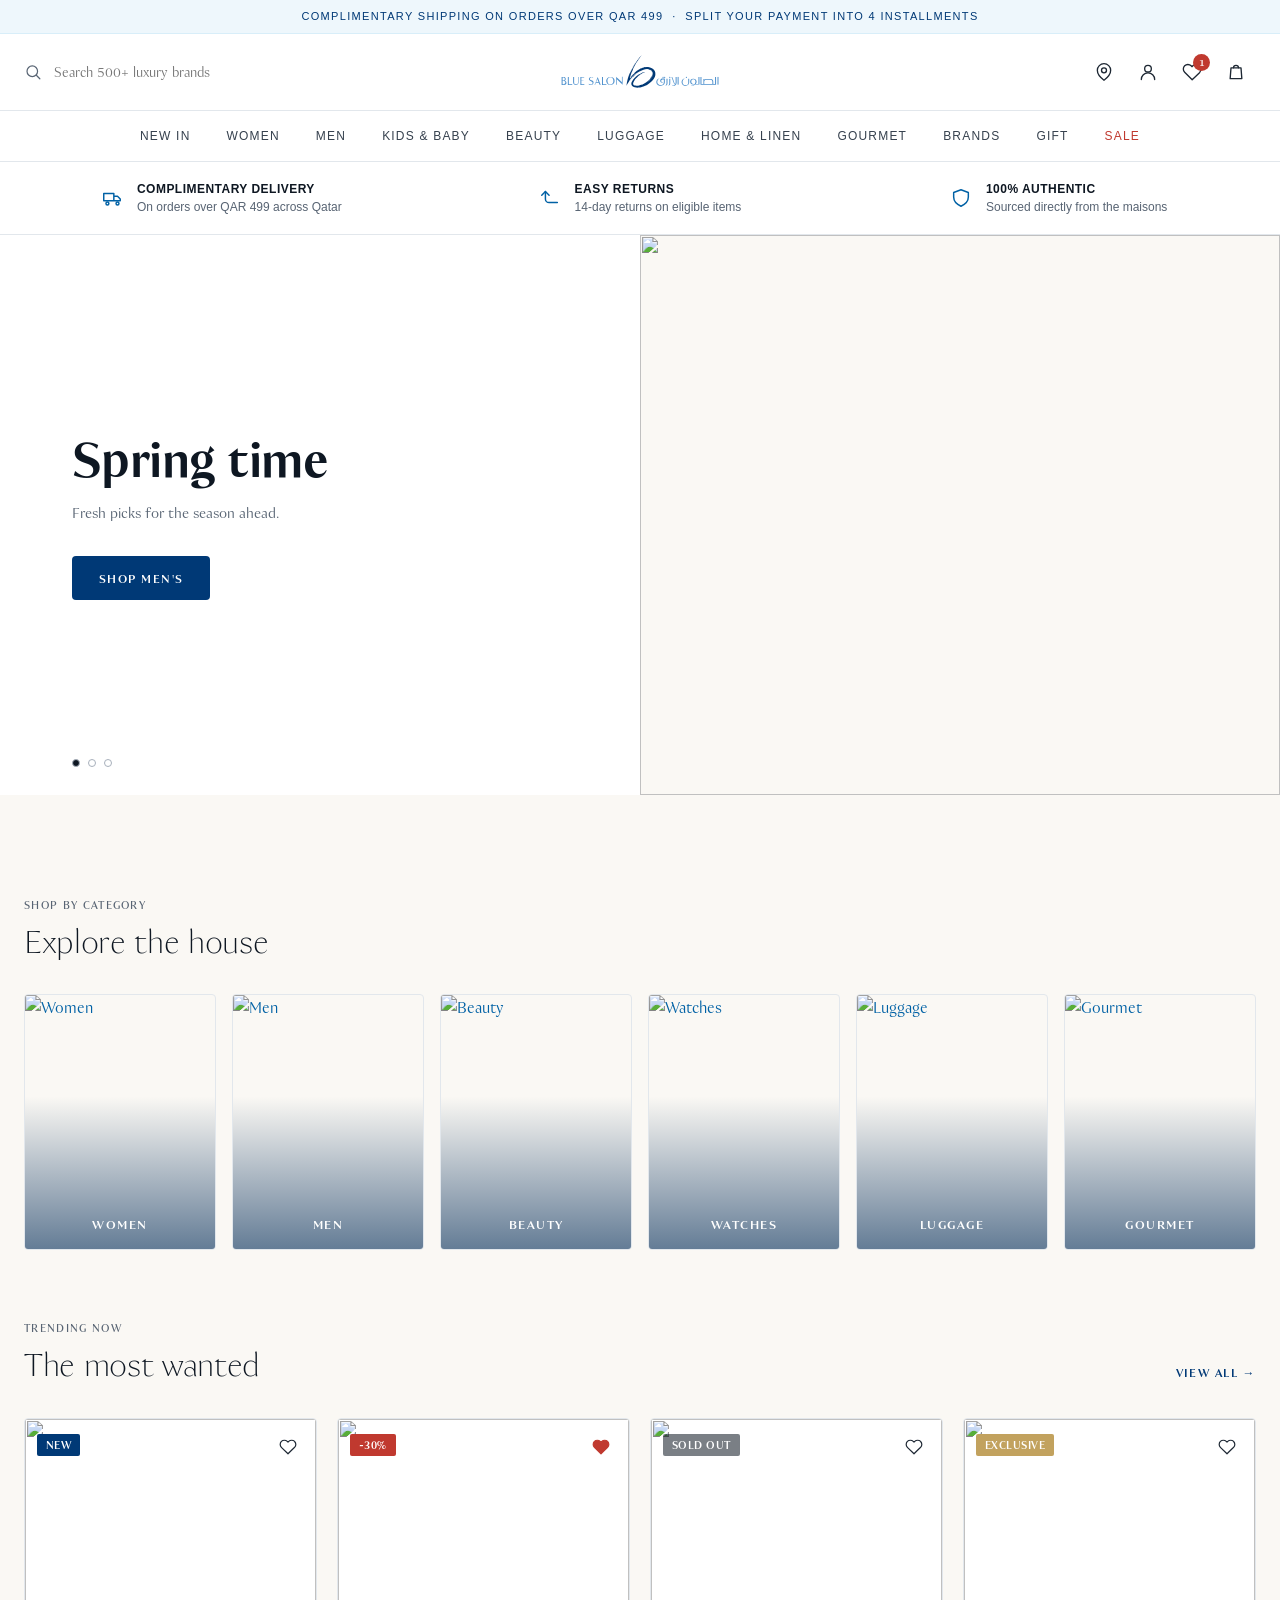
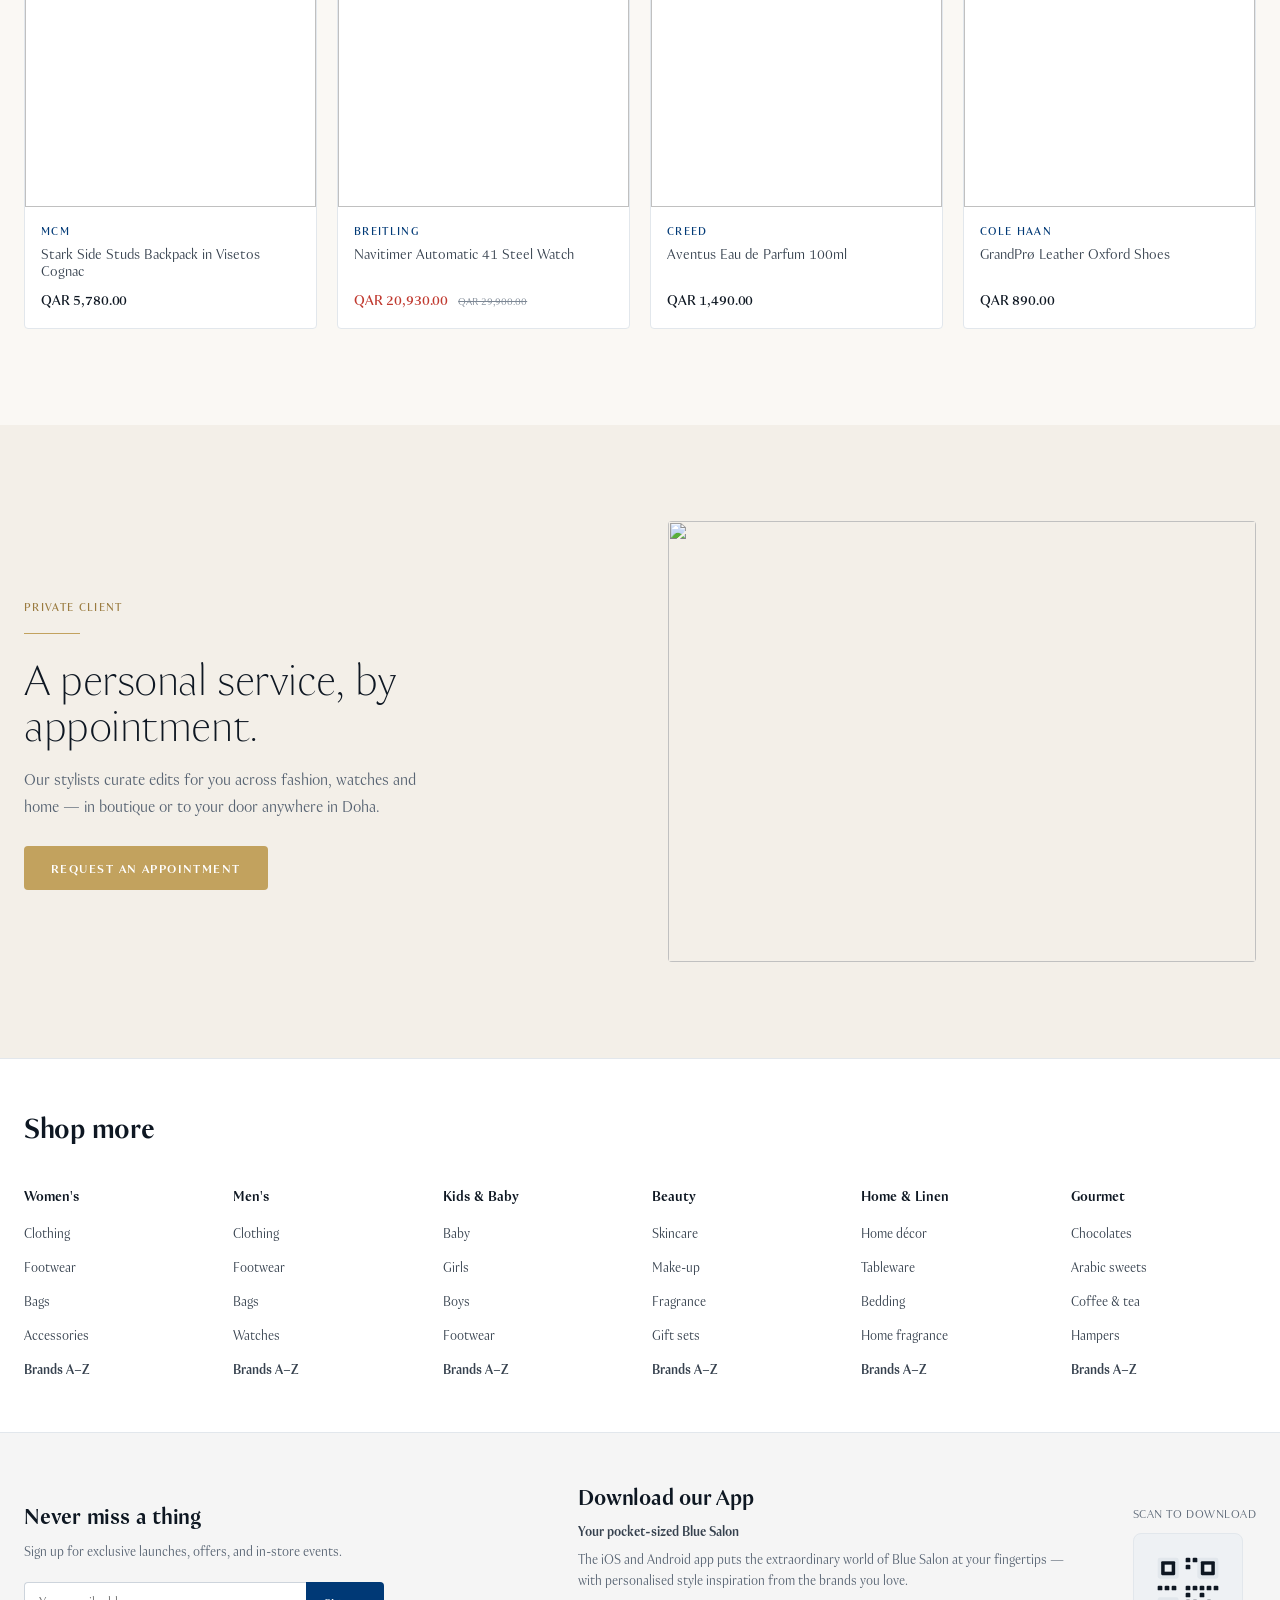
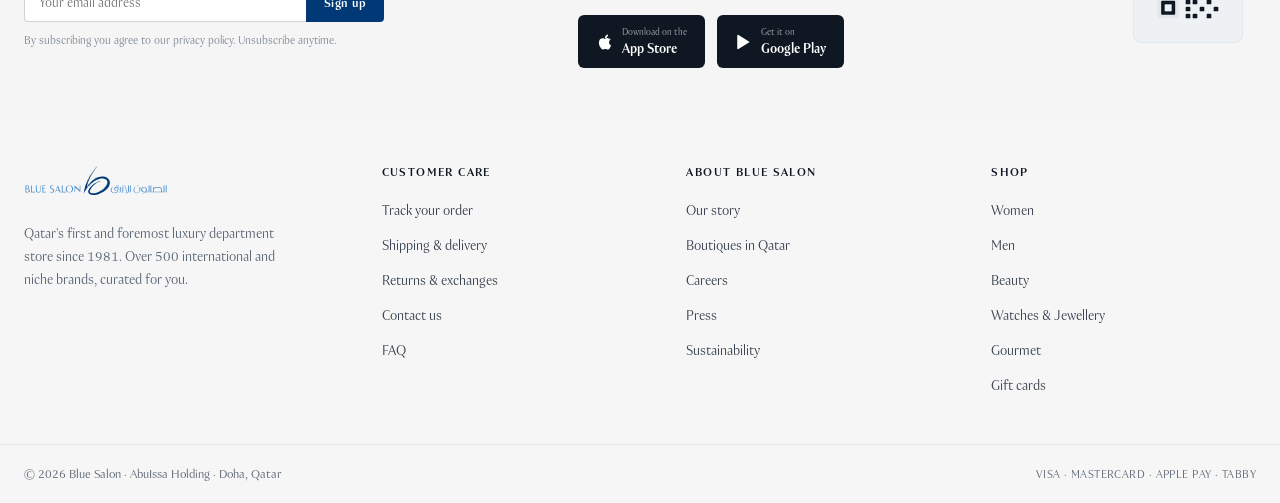
==== index.html @ 3709eec6 "first commit" ====
<!-- @dsCard group="Website" viewport="1320x720" name="Storefront — Home" subtitle="bluesalon.com homepage: hero, categories, Trending Now, private client" -->
<!DOCTYPE html>
<html lang="en">
<head>
<meta charset="utf-8">
<meta name="viewport" content="width=device-width, initial-scale=1">
<title>Blue Salon — Home</title>
<link rel="icon" href="assets/app-icon.png">
<link rel="stylesheet" href="styles.css">
<link rel="stylesheet" href="app.css">
</head>
<body>

  <!-- ════════════════ Header ════════════════ -->
  <header class="bs-nav-root bs-header">

    <!-- Announcement -->
    <div class="bs-announce">
      Complimentary shipping on orders over QAR 499 &nbsp;·&nbsp; Split your payment into 4 installments
    </div>

    <!-- Main bar -->
    <div class="bs-topbar">
      <!-- Search -->
      <div class="bs-search">
        <svg width="20" height="20" viewBox="0 0 24 24" fill="none" stroke="currentColor" stroke-width="1.6" stroke-linecap="round" stroke-linejoin="round"><path d="m21 21-4.3-4.3"/><circle cx="11" cy="11" r="7"/></svg>
        <input type="search" placeholder="Search 500+ luxury brands">
      </div>
      <!-- Logo -->
      <a class="bs-logo" href="#">
        <img src="assets/logo-horizontal.svg" alt="Blue Salon">
      </a>
      <!-- Utilities -->
      <div class="bs-utils">
        <button class="bs-iconbtn" type="button" aria-label="Store locator" title="Store locator">
          <svg width="20" height="20" viewBox="0 0 24 24" fill="none" stroke="currentColor" stroke-width="1.6" stroke-linecap="round" stroke-linejoin="round"><path d="M20 10c0 6-8 12-8 12s-8-6-8-12a8 8 0 0 1 16 0z"/><circle cx="12" cy="10" r="3"/></svg>
        </button>
        <button class="bs-iconbtn" type="button" aria-label="Account" title="Account">
          <svg width="20" height="20" viewBox="0 0 24 24" fill="none" stroke="currentColor" stroke-width="1.6" stroke-linecap="round" stroke-linejoin="round"><circle cx="12" cy="8" r="4"/><path d="M4 21a8 8 0 0 1 16 0"/></svg>
        </button>
        <span class="bs-util-wrap">
          <button class="bs-iconbtn" type="button" aria-label="Wishlist" title="Wishlist">
            <svg width="20" height="20" viewBox="0 0 24 24" fill="none" stroke="currentColor" stroke-width="1.6" stroke-linecap="round" stroke-linejoin="round"><path d="M20.8 4.6a5.5 5.5 0 0 0-7.8 0L12 5.6l-1-1a5.5 5.5 0 1 0-7.8 7.8l9 9 8.8-8.6a5.5 5.5 0 0 0-.2-7.8z"/></svg>
          </button>
          <span class="bs-count" id="wishCount" hidden>0</span>
        </span>
        <span class="bs-util-wrap">
          <button class="bs-iconbtn" type="button" aria-label="Bag" title="Bag">
            <svg width="20" height="20" viewBox="0 0 24 24" fill="none" stroke="currentColor" stroke-width="1.6" stroke-linecap="round" stroke-linejoin="round"><path d="M6 7h12l1 13H5z"/><path d="M9 7a3 3 0 0 1 6 0"/></svg>
          </button>
          <span class="bs-count" id="cartCount" hidden>0</span>
        </span>
      </div>
    </div>

    <!-- Nav + mega menu hover zone -->
    <div id="navZone">
      <nav class="bs-nav">
        <div class="bs-nav-inner" id="navInner">
          <div class="bs-nav-item" data-menu="new">New In</div>
          <div class="bs-nav-item" data-menu="women">Women</div>
          <div class="bs-nav-item" data-menu="men">Men</div>
          <div class="bs-nav-item" data-menu="kids">Kids &amp; Baby</div>
          <div class="bs-nav-item" data-menu="beauty">Beauty</div>
          <div class="bs-nav-item" data-menu="luggage">Luggage</div>
          <div class="bs-nav-item" data-menu="home">Home &amp; Linen</div>
          <div class="bs-nav-item" data-menu="gourmet">Gourmet</div>
          <div class="bs-nav-item" data-menu="brands">Brands</div>
          <div class="bs-nav-item" data-menu="gift">Gift</div>
          <div class="bs-nav-item sale" data-menu="sale">Sale</div>
          <div class="bs-mega-holder" id="megaHolder"></div>
        </div>
      </nav>
    </div>

    <!-- Services strip -->
    <div class="bs-services">
      <div class="bs-services-inner">
        <div class="bs-service">
          <span class="bs-service-icon">
            <svg width="22" height="22" viewBox="0 0 24 24" fill="none" stroke="currentColor" stroke-width="1.6" stroke-linecap="round" stroke-linejoin="round"><path d="M3 7h11v8H3zM14 10h4l3 3v2h-7z"/><circle cx="7" cy="18" r="1.6"/><circle cx="18" cy="18" r="1.6"/></svg>
          </span>
          <div>
            <div class="bs-service-title">Complimentary delivery</div>
            <div class="bs-service-sub">On orders over QAR 499 across Qatar</div>
          </div>
        </div>
        <div class="bs-service">
          <span class="bs-service-icon">
            <svg width="22" height="22" viewBox="0 0 24 24" fill="none" stroke="currentColor" stroke-width="1.6" stroke-linecap="round" stroke-linejoin="round"><path d="M3 9l4-4 4 4"/><path d="M7 5v8a4 4 0 0 0 4 4h9"/></svg>
          </span>
          <div>
            <div class="bs-service-title">Easy returns</div>
            <div class="bs-service-sub">14-day returns on eligible items</div>
          </div>
        </div>
        <div class="bs-service">
          <span class="bs-service-icon">
            <svg width="22" height="22" viewBox="0 0 24 24" fill="none" stroke="currentColor" stroke-width="1.6" stroke-linecap="round" stroke-linejoin="round"><path d="M12 3l8 3v5c0 5-3.5 8-8 10-4.5-2-8-5-8-10V6z"/></svg>
          </span>
          <div>
            <div class="bs-service-title">100% authentic</div>
            <div class="bs-service-sub">Sourced directly from the maisons</div>
          </div>
        </div>
      </div>
    </div>
  </header>

  <main>

    <!-- ════════════════ Hero ════════════════ -->
    <section class="bs-hero">
      <div class="bs-hero-panel">
        <h1 class="bs-display bs-hero-title" id="heroTitle">Spring time</h1>
        <p class="bs-hero-sub" id="heroSub">Fresh picks for the season ahead.</p>
        <div>
          <button class="bs-btn bs-btn-primary" type="button" id="heroCta">Shop men's</button>
        </div>
        <div class="bs-hero-dots" id="heroDots"></div>
      </div>
      <div class="bs-hero-media">
        <img id="heroImg" src="https://images.unsplash.com/photo-1490481651871-ab68de25d43d?auto=format&fit=crop&w=900&q=80" alt="">
      </div>
    </section>

    <!-- ════════════════ Categories ════════════════ -->
    <section class="bs-section-cats">
      <div>
        <span class="bs-eyebrow">Shop by category</span>
        <h2 class="bs-display bs-heading-title">Explore the house</h2>
      </div>
      <div class="bs-cats-grid" id="catsGrid"></div>
    </section>

    <!-- ════════════════ Trending ════════════════ -->
    <section class="bs-section-trending">
      <div class="bs-trending-head">
        <div>
          <span class="bs-eyebrow">Trending now</span>
          <h2 class="bs-display bs-heading-title">The most wanted</h2>
        </div>
        <a class="bs-viewall" href="#">View all →</a>
      </div>
      <div class="bs-products-grid" id="trendingGrid"></div>
    </section>

    <!-- ════════════════ Editorial banner ════════════════ -->
    <section class="bs-editorial">
      <div class="bs-editorial-inner">
        <div>
          <span class="bs-eyebrow bs-eyebrow-gold">Private Client</span>
          <hr class="bs-rule-gold bs-editorial-rule">
          <h2 class="bs-display bs-editorial-title">A personal service, by appointment.</h2>
          <p class="bs-editorial-copy">
            Our stylists curate edits for you across fashion, watches and home — in boutique or to your door anywhere in Doha.
          </p>
          <button class="bs-btn bs-btn-gold" type="button">Request an appointment</button>
        </div>
        <div class="bs-editorial-media">
          <img src="https://images.unsplash.com/photo-1556905055-8f358a7a47b2?auto=format&fit=crop&w=900&q=80" alt="">
        </div>
      </div>
    </section>

  </main>

  <!-- ════════════════ Footer ════════════════ -->
  <footer class="bs-footer">

    <!-- Shop more -->
    <div class="bs-shopmore">
      <div class="bs-shopmore-inner">
        <h2>Shop more</h2>
        <div class="bs-shopmore-grid" id="shopMoreGrid"></div>
      </div>
    </div>

    <!-- Newsletter / App download -->
    <div class="bs-appband">
      <div class="bs-appband-inner">

        <!-- Newsletter -->
        <div>
          <h3>Never miss a thing</h3>
          <p class="bs-appband-copy">Sign up for exclusive launches, offers, and in-store events.</p>
          <form class="bs-newsletter-form" onsubmit="return false;">
            <input type="email" placeholder="Your email address">
            <button type="submit">Sign up</button>
          </form>
          <p class="bs-newsletter-fine">By subscribing you agree to our privacy policy. Unsubscribe anytime.</p>
        </div>

        <!-- App download -->
        <div>
          <h3>Download our App</h3>
          <p class="bs-app-sub">Your pocket-sized Blue Salon</p>
          <p class="bs-appband-copy bs-app-copy">
            The iOS and Android app puts the extraordinary world of Blue Salon at your fingertips — with personalised style inspiration from the brands you love.
          </p>
          <div class="bs-store-badges">
            <div class="bs-store-badge">
              <svg width="18" height="18" viewBox="0 0 24 24" fill="currentColor"><path d="M18.71 19.5c-.83 1.24-1.71 2.45-3.05 2.47-1.34.03-1.77-.79-3.29-.79-1.53 0-2 .77-3.27.82-1.31.05-2.3-1.32-3.14-2.53C4.25 17 2.94 12.45 4.7 9.39c.87-1.52 2.43-2.48 4.12-2.51 1.28-.02 2.5.87 3.29.87.78 0 2.26-1.07 3.8-.91.65.03 2.47.26 3.64 1.98-.09.06-2.17 1.28-2.15 3.81.03 3.02 2.65 4.03 2.68 4.04-.03.07-.42 1.44-1.38 2.83M13 3.5c.73-.83 1.94-1.46 2.94-1.5.13 1.17-.34 2.35-1.04 3.19-.69.85-1.83 1.51-2.95 1.42-.15-1.15.41-2.35 1.05-3.11z"/></svg>
              <div><div class="small">Download on the</div><div class="big">App Store</div></div>
            </div>
            <div class="bs-store-badge">
              <svg width="18" height="18" viewBox="0 0 24 24" fill="currentColor"><path d="M3 20.5v-17c0-.83.94-1.3 1.6-.8l14 8.5c.6.36.6 1.24 0 1.6l-14 8.5c-.66.5-1.6.03-1.6-.8z"/></svg>
              <div><div class="small">Get it on</div><div class="big">Google Play</div></div>
            </div>
          </div>
        </div>

        <!-- QR code -->
        <div class="bs-qr">
          <div class="bs-qr-label">Scan to download</div>
          <div class="bs-qr-box">
            <svg width="70" height="70" viewBox="0 0 60 60" fill="none">
              <rect x="4" y="4" width="18" height="18" rx="2" fill="var(--ink-200)"/>
              <rect x="7" y="7" width="12" height="12" rx="1" fill="var(--ink-900)"/>
              <rect x="10" y="10" width="6" height="6" fill="var(--ink-100)"/>
              <rect x="38" y="4" width="18" height="18" rx="2" fill="var(--ink-200)"/>
              <rect x="41" y="7" width="12" height="12" rx="1" fill="var(--ink-900)"/>
              <rect x="44" y="10" width="6" height="6" fill="var(--ink-100)"/>
              <rect x="4" y="38" width="18" height="18" rx="2" fill="var(--ink-200)"/>
              <rect x="7" y="41" width="12" height="12" rx="1" fill="var(--ink-900)"/>
              <rect x="10" y="44" width="6" height="6" fill="var(--ink-100)"/>
              <rect x="28" y="4"  width="4" height="4" rx="1" fill="var(--ink-900)"/>
              <rect x="34" y="4"  width="4" height="4" rx="1" fill="var(--ink-900)"/>
              <rect x="28" y="10" width="4" height="4" rx="1" fill="var(--ink-900)"/>
              <rect x="4"  y="28" width="4" height="4" rx="1" fill="var(--ink-900)"/>
              <rect x="10" y="28" width="4" height="4" rx="1" fill="var(--ink-900)"/>
              <rect x="16" y="28" width="4" height="4" rx="1" fill="var(--ink-900)"/>
              <rect x="28" y="28" width="4" height="4" rx="1" fill="var(--ink-900)"/>
              <rect x="34" y="28" width="4" height="4" rx="1" fill="var(--ink-900)"/>
              <rect x="40" y="28" width="4" height="4" rx="1" fill="var(--ink-900)"/>
              <rect x="46" y="28" width="4" height="4" rx="1" fill="var(--ink-900)"/>
              <rect x="52" y="28" width="4" height="4" rx="1" fill="var(--ink-900)"/>
              <rect x="28" y="34" width="4" height="4" rx="1" fill="var(--ink-900)"/>
              <rect x="40" y="34" width="4" height="4" rx="1" fill="var(--ink-900)"/>
              <rect x="28" y="40" width="4" height="4" rx="1" fill="var(--ink-900)"/>
              <rect x="34" y="40" width="4" height="4" rx="1" fill="var(--ink-900)"/>
              <rect x="46" y="40" width="4" height="4" rx="1" fill="var(--ink-900)"/>
              <rect x="28" y="46" width="4" height="4" rx="1" fill="var(--ink-900)"/>
              <rect x="40" y="46" width="4" height="4" rx="1" fill="var(--ink-900)"/>
              <rect x="52" y="46" width="4" height="4" rx="1" fill="var(--ink-900)"/>
              <rect x="28" y="52" width="4" height="4" rx="1" fill="var(--ink-900)"/>
              <rect x="34" y="52" width="4" height="4" rx="1" fill="var(--ink-900)"/>
              <rect x="46" y="52" width="4" height="4" rx="1" fill="var(--ink-900)"/>
            </svg>
          </div>
        </div>
      </div>
    </div>

    <!-- Original footer -->
    <div class="bs-mainfooter">
      <div class="bs-mainfooter-inner">
        <div class="bs-mainfooter-about">
          <img src="assets/logo-horizontal.svg" alt="Blue Salon">
          <p>Qatar's first and foremost luxury department store since 1981. Over 500 international and niche brands, curated for you.</p>
        </div>
        <div id="footerCols" class="bs-mainfooter-cols"></div>
      </div>
      <div class="bs-bottomstrip">
        <div class="bs-bottomstrip-inner">
          <span class="bs-copyright">© 2026 Blue Salon · AbuIssa Holding · Doha, Qatar</span>
          <span class="bs-payments">VISA · MASTERCARD · APPLE PAY · TABBY</span>
        </div>
      </div>
    </div>

  </footer>

  <script src="data.js"></script>
  <script src="app.js"></script>
</body>
</html>
---- styles.css ----
/* ============================================================
   BLUE SALON DESIGN SYSTEM — global stylesheet entry point.
   Consumers link THIS file. Imports only — no rules here.
   ============================================================ */
@import url("tokens/fonts.css");
@import url("tokens/colors.css");
@import url("tokens/typography.css");
@import url("tokens/spacing.css");
@import url("tokens/elevation.css");
@import url("tokens/base.css");
---- app.css ----
/* ============================================================
   BLUE SALON — STOREFRONT HOMEPAGE (pure CSS port of the React kit)
   Design tokens come from styles.css; this file holds layout +
   component styles previously written as JSX inline styles.
   ============================================================ */

/* ── Fonts ────────────────────────────────────────────────────
   "Qatar" is the brand typeface — a humanist sans carrying both
   Latin and Arabic, used across the entire system for display
   and UI alike. Weights: 300/400/500/700. */
@font-face {
  font-family: "Qatar";
  src: url("assets/fonts/Qatar-Light.ttf") format("truetype");
  font-weight: 300;
  font-style: normal;
  font-display: swap;
}
@font-face {
  font-family: "Qatar";
  src: url("assets/fonts/Qatar-Regular.ttf") format("truetype");
  font-weight: 400;
  font-style: normal;
  font-display: swap;
}
@font-face {
  font-family: "Qatar";
  src: url("assets/fonts/Qatar-Medium.ttf") format("truetype");
  font-weight: 500;
  font-style: normal;
  font-display: swap;
}
/* 600 mapped to the Bold cut to avoid faux-bold synthesis */
@font-face {
  font-family: "Qatar";
  src: url("assets/fonts/Qatar-Bold.ttf") format("truetype");
  font-weight: 600;
  font-style: normal;
  font-display: swap;
}
@font-face {
  font-family: "Qatar";
  src: url("assets/fonts/Qatar-Bold.ttf") format("truetype");
  font-weight: 700;
  font-style: normal;
  font-display: swap;
}

html, body { margin: 0; background: var(--surface-page); }

/* ── Header shell ─────────────────────────────────────────── */
.bs-header {
  position: sticky;
  top: 0;
  z-index: 100;
  background: var(--paper);
  border-bottom: 1px solid var(--border-subtle);
}

.bs-announce {
  background: var(--blue-50);
  color: var(--blue-800);
  text-align: center;
  font-size: 11px;
  letter-spacing: var(--ls-wider);
  text-transform: uppercase;
  padding: 8px 16px;
  font-weight: 500;
  border-bottom: 1px solid var(--blue-100);
}

.bs-topbar {
  max-width: var(--container-max);
  margin: 0 auto;
  padding: 0 24px;
  height: 76px;
  display: grid;
  grid-template-columns: 1fr auto 1fr;
  align-items: center;
  gap: 16px;
}

.bs-search {
  display: flex;
  align-items: center;
  gap: 10px;
  max-width: 300px;
  color: var(--ink-600);
}
.bs-search input {
  border: 0;
  outline: none;
  background: transparent;
  font-family: var(--font-sans);
  font-size: 14px;
  color: var(--text-strong);
  width: 100%;
}

.bs-logo { justify-self: center; }
.bs-logo img { height: 38px; display: block; }

.bs-utils {
  display: flex;
  align-items: center;
  justify-content: flex-end;
  gap: 4px;
}
.bs-util-wrap { position: relative; display: inline-flex; }

.bs-count {
  position: absolute;
  top: 2px;
  right: 2px;
  min-width: 17px;
  height: 17px;
  padding: 0 4px;
  background: var(--sale);
  color: #fff;
  border-radius: 999px;
  font-size: 10px;
  font-weight: 600;
  display: flex;
  align-items: center;
  justify-content: center;
  font-family: var(--font-sans);
}
.bs-count[hidden] { display: none; }

/* ── Icon button (port of <IconButton variant="plain">) ───── */
.bs-iconbtn {
  display: inline-flex;
  align-items: center;
  justify-content: center;
  width: 40px;
  height: 40px;
  flex: none;
  padding: 0;
  border-radius: var(--radius-circle);
  cursor: pointer;
  background: transparent;
  color: var(--ink-800);
  border: 1px solid transparent;
  transition: background var(--dur-base) var(--ease-standard), color var(--dur-base) var(--ease-standard);
}
.bs-iconbtn:hover { background: var(--surface-hover); }

/* ── Buttons (port of <Button>) ───────────────────────────── */
.bs-btn {
  display: inline-flex;
  align-items: center;
  justify-content: center;
  gap: 10px;
  height: var(--control-md);
  padding: 0 26px;
  font-family: var(--font-sans);
  font-size: 12px;
  font-weight: var(--fw-semibold);
  letter-spacing: var(--ls-wider);
  text-transform: uppercase;
  border-radius: var(--radius-sm);
  cursor: pointer;
  border: 1px solid transparent;
  white-space: nowrap;
  transition: background var(--dur-base) var(--ease-standard),
              color var(--dur-base) var(--ease-standard),
              border-color var(--dur-base) var(--ease-standard),
              transform var(--dur-fast) var(--ease-standard);
}
.bs-btn:active { transform: scale(0.98); }
.bs-btn-primary { background: var(--color-primary); color: var(--text-on-primary); }
.bs-btn-primary:hover { background: var(--color-primary-hover); }
.bs-btn-gold { background: var(--gold-500); color: #fff; }
.bs-btn-gold:hover { background: var(--gold-600); }

/* ── Nav bar + mega menu ──────────────────────────────────── */
.bs-nav-root { font-family: 'League Spartan', sans-serif; }

.bs-nav-root .bs-nav { background: var(--paper); border-top: 1px solid var(--border-subtle); }
.bs-nav-root .bs-nav-inner { display: flex; align-items: stretch; justify-content: center; padding: 0 24px; max-width: var(--container-max); margin: 0 auto; position: relative; }
.bs-nav-root .bs-nav-item { padding: 16px 18px; font-size: 12px; font-weight: 500; letter-spacing: 1.2px; color: var(--text-body); cursor: pointer; position: relative; transition: color .15s; text-transform: uppercase; white-space: nowrap; }
.bs-nav-root .bs-nav-item:hover { color: var(--color-primary); }
.bs-nav-root .bs-nav-item.active { color: var(--color-primary); }
.bs-nav-root .bs-nav-item.active::after { content: ''; position: absolute; bottom: -1px; left: 18px; right: 18px; height: 2px; background: var(--color-primary); }
.bs-nav-root .bs-nav-item.sale { color: var(--sale); }
.bs-nav-root .bs-nav-item.sale.active::after { background: var(--sale); }

.bs-mega-holder { position: absolute; top: 100%; left: 0; right: 0; z-index: 200; display: none; }
.bs-mega-holder.is-open { display: block; }

/* Mega menu */
.bs-nav-root .bs-mega { background: var(--paper); padding: 28px 28px 24px; display: grid; gap: 28px; min-height: 340px; border-top: 1px solid var(--border-subtle); border-bottom: 1px solid var(--border-subtle); box-shadow: 0 8px 24px rgba(0,0,0,.08); }
.bs-nav-root .bs-mega.cols-6 { grid-template-columns: 1fr 1fr 1fr 1fr 1fr 1.3fr; }
.bs-nav-root .bs-mega.cols-5 { grid-template-columns: 1fr 1fr 1fr 1fr 1.3fr; }

.bs-nav-root .bs-col h4 { font-size: 10.5px; letter-spacing: 1.5px; color: var(--ink-900); margin: 0 0 12px; font-weight: 600; text-transform: uppercase; padding-bottom: 8px; border-bottom: 1px solid var(--border-subtle); }
.bs-nav-root .bs-col h4.sub { margin-top: 20px; }
.bs-nav-root .bs-col ul { list-style: none; padding: 0; margin: 0; }
.bs-nav-root .bs-col li { font-size: 13px; color: var(--text-body); padding: 5px 0; cursor: pointer; transition: color .15s; display: flex; align-items: center; }
.bs-nav-root .bs-col li:hover { color: var(--color-primary); }
.bs-nav-root .bs-col li.featured { color: var(--color-gold); font-weight: 500; }
.bs-nav-root .bs-col li.featured:hover { color: var(--blue-900); }
.bs-nav-root .bs-col li.featured.sale-link { color: var(--sale); }

/* Pills */
.bs-nav-root .pill { font-size: 9px; padding: 2px 6px; border-radius: 3px; margin-left: 8px; letter-spacing: 0.5px; font-weight: 500; line-height: 1.4; flex-shrink: 0; }
.bs-nav-root .pill.new { background: var(--blue-700); color: #fff; }
.bs-nav-root .pill.eid { background: var(--color-gold); color: #fff; }
.bs-nav-root .pill.hot { background: var(--sale); color: #fff; }
.bs-nav-root .pill.gift { background: #C16B7E; color: #fff; }
.bs-nav-root .pill.signature { background: var(--blue-900); color: var(--gold-300); border: 0.5px solid var(--gold-500); }
.bs-nav-root .pill.exclusive { background: transparent; color: var(--blue-900); border: 0.5px solid var(--blue-900); }

/* The Edit */
.bs-nav-root .bs-edit { background: var(--surface-panel); border-radius: 8px; padding: 16px; display: flex; flex-direction: column; gap: 10px; }
.bs-nav-root .bs-edit-label { font-size: 9.5px; letter-spacing: 2px; color: var(--color-gold); font-weight: 500; margin-bottom: 2px; }
.bs-nav-root .bs-edit-label.sale-label { color: var(--sale); }
.bs-nav-root .bs-edit-card { background: var(--paper); border-radius: 6px; padding: 12px 14px; border: 1px solid var(--border-subtle); cursor: pointer; transition: all .2s; }
.bs-nav-root .bs-edit-card:hover { border-color: var(--color-gold); transform: translateY(-1px); }
.bs-nav-root .bs-edit-card .tag { font-size: 9px; letter-spacing: 1.2px; color: var(--color-gold); font-weight: 500; text-transform: uppercase; }
.bs-nav-root .bs-edit-card .title { font-size: 14px; color: var(--ink-900); margin-top: 3px; line-height: 1.3; }
.bs-nav-root .bs-edit-card .meta { font-size: 11px; color: var(--text-muted); margin-top: 3px; }
.bs-nav-root .bs-edit-card.feature { background: var(--blue-900); border-color: var(--blue-900); }
.bs-nav-root .bs-edit-card.feature .tag { color: var(--gold-300); }
.bs-nav-root .bs-edit-card.feature .title { color: #fff; }
.bs-nav-root .bs-edit-card.feature .meta { color: rgba(255,255,255,.7); }
.bs-nav-root .bs-edit-card.sale-feature { background: var(--sale); border-color: var(--sale); }
.bs-nav-root .bs-edit-card.sale-feature .tag { color: #FFE0CC; }
.bs-nav-root .bs-edit-card.sale-feature .title { color: #fff; }
.bs-nav-root .bs-edit-card.sale-feature .meta { color: rgba(255,255,255,.85); }

/* A–Z grid */
.bs-nav-root .bs-az { display: grid; grid-template-columns: repeat(7, 1fr); gap: 4px; font-size: 11px; }
.bs-nav-root .bs-az li { padding: 6px 0 !important; justify-content: center; border: 1px solid var(--border-subtle); border-radius: 4px; color: var(--text-muted) !important; font-weight: 500; }
.bs-nav-root .bs-az li:hover { background: var(--color-primary); color: #fff !important; border-color: var(--color-primary); }

/* ── Services strip ───────────────────────────────────────── */
.bs-services { background: #fff; border-top: 1px solid var(--border-subtle); }
.bs-services-inner {
  max-width: var(--container-max);
  margin: 0 auto;
  padding: 18px 24px;
  display: grid;
  grid-template-columns: repeat(3, 1fr);
  gap: 24px;
}
.bs-service { display: flex; gap: 14px; align-items: center; justify-content: center; }
.bs-service-icon { color: var(--blue-700); display: inline-flex; }
.bs-service-title { font-size: 12px; font-weight: 600; letter-spacing: var(--ls-wide); text-transform: uppercase; color: var(--ink-900); }
.bs-service-sub { font-size: 12px; color: var(--text-muted); }

/* ── Hero ─────────────────────────────────────────────────── */
.bs-hero { height: 560px; display: grid; grid-template-columns: 1fr 1fr; overflow: hidden; max-width: var(--container-max); margin: 0 auto; }
.bs-hero-panel {
  background: #fff;
  display: flex;
  flex-direction: column;
  justify-content: center;
  padding: 0 72px;
  position: relative;
}
.bs-hero-title { font-size: 52px; font-weight: 700; color: var(--ink-900); line-height: 1.1; margin: 0 0 14px; }
.bs-hero-sub { font-size: 15px; color: var(--text-muted); margin: 0 0 32px; line-height: 1.6; }
.bs-hero-dots { position: absolute; bottom: 28px; left: 72px; display: flex; gap: 8px; align-items: center; }
.bs-hero-dot {
  width: 8px;
  height: 8px;
  padding: 0;
  border-radius: 50%;
  cursor: pointer;
  background: transparent;
  border: 1.5px solid var(--ink-400);
  transition: background .2s;
}
.bs-hero-dot.is-active { background: var(--ink-900); }
.bs-hero-media { overflow: hidden; }
.bs-hero-media img { width: 100%; height: 100%; object-fit: cover; }

/* ── Section headings ─────────────────────────────────────── */
.bs-heading-title { font-size: 34px; margin-top: 8px; }

/* ── Categories ───────────────────────────────────────────── */
.bs-section-cats {
  max-width: var(--container-max);
  margin: 0 auto;
  padding: var(--space-12) 24px var(--space-10);
}
.bs-cats-grid { display: grid; grid-template-columns: repeat(6, 1fr); gap: 16px; margin-top: 36px; }
.bs-cat-link { text-decoration: none; }
.bs-cat-link:hover { text-decoration: none; }
.bs-cat-card {
  position: relative;
  aspect-ratio: 3 / 4;
  border-radius: var(--radius-sm);
  overflow: hidden;
  border: 1px solid var(--border-subtle);
}
.bs-cat-card img { width: 100%; height: 100%; object-fit: cover; display: block; }
.bs-cat-grad { position: absolute; inset: 0; background: linear-gradient(180deg, transparent 40%, rgba(0,42,87,0.6) 100%); }
.bs-cat-label {
  position: absolute;
  left: 0;
  right: 0;
  bottom: 14px;
  text-align: center;
  color: #fff;
  font-size: 12.5px;
  letter-spacing: var(--ls-wider);
  text-transform: uppercase;
  font-weight: 600;
}

/* ── Trending ─────────────────────────────────────────────── */
.bs-section-trending {
  max-width: var(--container-max);
  margin: 0 auto;
  padding: 0 24px var(--space-12);
}
.bs-trending-head { display: flex; justify-content: space-between; align-items: flex-end; }
.bs-viewall { font-size: 12px; letter-spacing: var(--ls-wider); text-transform: uppercase; font-weight: 600; color: var(--color-primary); }
.bs-products-grid { display: grid; grid-template-columns: repeat(4, 1fr); gap: 20px; margin-top: 36px; }

/* ── Product card (port of <ProductCard>) ─────────────────── */
.bs-card {
  display: flex;
  flex-direction: column;
  background: var(--surface-card);
  border: 1px solid var(--border-subtle);
  border-radius: var(--radius-sm);
  overflow: hidden;
  cursor: pointer;
  transition: box-shadow var(--dur-base) var(--ease-standard), transform var(--dur-base) var(--ease-standard);
}
.bs-card:hover { box-shadow: var(--shadow-md); transform: translateY(-3px); }
.bs-card-media { position: relative; aspect-ratio: 3 / 4; background: var(--paper); overflow: hidden; }
.bs-card-media img {
  position: absolute;
  inset: 0;
  width: 100%;
  height: 100%;
  object-fit: cover;
  transition: opacity var(--dur-slow) var(--ease-standard);
}
.bs-card-img-hover { opacity: 0; }
.bs-card.has-hover:hover .bs-card-img-hover { opacity: 1; }
.bs-card.has-hover:hover .bs-card-img-main { opacity: 0; }
.bs-card-badge { position: absolute; top: 12px; left: 12px; }
.bs-card-wish {
  position: absolute;
  top: 8px;
  right: 8px;
  background: rgba(255,255,255,0.86);
  backdrop-filter: blur(2px);
}
.bs-card-wish.is-wishlisted { color: var(--sale); }
.bs-card-wish.is-wishlisted svg { fill: var(--sale); stroke: var(--sale); }
.bs-card-body { padding: 16px 16px 18px; display: flex; flex-direction: column; gap: 7px; }
.bs-card-vendor { color: var(--color-primary); }
.bs-card-name {
  font-family: var(--font-sans);
  font-size: var(--text-sm);
  color: var(--text-body);
  line-height: var(--lh-snug);
  display: -webkit-box;
  -webkit-line-clamp: 2;
  -webkit-box-orient: vertical;
  overflow: hidden;
  min-height: calc(var(--text-sm) * var(--lh-snug) * 2);
}

/* ── Badge (port of <Badge>) ──────────────────────────────── */
.bs-badge {
  display: inline-flex;
  align-items: center;
  height: 22px;
  padding: 0 9px;
  font-family: var(--font-sans);
  font-size: var(--text-2xs);
  font-weight: var(--fw-semibold);
  letter-spacing: var(--ls-wide);
  text-transform: uppercase;
  border-radius: var(--radius-xs);
  white-space: nowrap;
  background: var(--ink-900);
  color: #fff;
}
.bs-badge-sale { background: var(--sale); }
.bs-badge-new { background: var(--color-primary); }
.bs-badge-gold { background: var(--gold-500); }
.bs-badge-soldout { background: rgba(14,23,34,0.55); }

/* ── Price tag (port of <PriceTag size="sm">) ─────────────── */
.bs-price { display: inline-flex; align-items: baseline; gap: 10px; font-family: var(--font-display); margin-top: 2px; }
.bs-price-current { font-size: 14px; font-weight: var(--fw-medium); color: var(--price-regular); letter-spacing: var(--ls-tight); }
.bs-price.on-sale .bs-price-current { color: var(--price-sale); }
.bs-price-compare { font-size: calc(14px * 0.72); color: var(--text-subtle); text-decoration: line-through; font-weight: var(--fw-regular); }

/* ── Editorial banner ─────────────────────────────────────── */
.bs-editorial { background: var(--surface-panel); }
.bs-editorial-inner {
  max-width: var(--container-max);
  margin: 0 auto;
  padding: var(--space-12) 24px;
  display: grid;
  grid-template-columns: 1fr 1fr;
  gap: 56px;
  align-items: center;
}
.bs-eyebrow-gold { color: var(--gold-600); }
.bs-editorial-rule { margin: 16px 0 22px; }
.bs-editorial-title { font-size: 44px; line-height: 1.05; margin-bottom: 18px; }
.bs-editorial-copy { font-size: 15.5px; line-height: 1.75; color: var(--text-muted); max-width: 420px; margin: 0 0 26px; }
.bs-editorial-media { aspect-ratio: 4 / 3; border-radius: var(--radius-sm); overflow: hidden; }
.bs-editorial-media img { width: 100%; height: 100%; object-fit: cover; display: block; }

/* ── Footer ───────────────────────────────────────────────── */
.bs-footer { font-family: var(--font-sans); color: var(--ink-900); }

/* Shop more */
.bs-shopmore { background: #fff; border-top: 1px solid var(--border-subtle); padding: 48px 24px 52px; }
.bs-shopmore-inner { max-width: var(--container-max); margin: 0 auto; }
.bs-shopmore h2 { font-size: 28px; font-weight: 700; margin: 0 0 36px; letter-spacing: -0.01em; }
.bs-shopmore-grid { display: grid; grid-template-columns: repeat(6, 1fr); gap: 24px; }
.bs-shopmore-col-h { font-size: 14px; font-weight: 700; margin-bottom: 14px; }
.bs-shopmore ul { list-style: none; padding: 0; margin: 0; display: flex; flex-direction: column; gap: 10px; }
.bs-shopmore a { font-size: 13px; color: var(--text-body); font-weight: 400; text-decoration: none; line-height: 1.4; }
.bs-shopmore a.is-strong { font-weight: 600; }

/* Newsletter / app band */
.bs-appband { background: #F5F5F5; border-top: 1px solid var(--border-subtle); padding: 48px 24px; }
.bs-appband-inner {
  max-width: var(--container-max);
  margin: 0 auto;
  display: grid;
  grid-template-columns: 1fr 1fr auto;
  gap: 64px;
  align-items: center;
}
.bs-appband h3 { font-size: 22px; font-weight: 700; margin: 0 0 8px; letter-spacing: -0.01em; }
.bs-appband-copy { font-size: 13px; color: var(--text-muted); margin: 0 0 20px; line-height: 1.6; }
.bs-newsletter-form { display: flex; max-width: 360px; }
.bs-newsletter-form input {
  flex: 1;
  border: 1px solid var(--border-default);
  border-right: none;
  border-radius: 4px 0 0 4px;
  padding: 11px 14px;
  font-size: 13px;
  font-family: var(--font-sans);
  color: var(--text-strong);
  background: #fff;
  outline: none;
}
.bs-newsletter-form button {
  background: var(--color-primary);
  color: #fff;
  border: none;
  border-radius: 0 4px 4px 0;
  padding: 11px 18px;
  font-size: 12px;
  font-weight: 600;
  letter-spacing: var(--ls-wide);
  font-family: var(--font-sans);
  cursor: pointer;
  white-space: nowrap;
}
.bs-newsletter-fine { font-size: 11px; color: var(--text-subtle); margin: 10px 0 0; line-height: 1.5; }
.bs-app-sub { font-size: 13px; font-weight: 600; color: var(--text-body); margin: 0 0 8px; }
.bs-app-copy { margin-bottom: 24px; }
.bs-store-badges { display: flex; gap: 12px; }
.bs-store-badge {
  display: inline-flex;
  align-items: center;
  gap: 8px;
  background: var(--ink-900);
  color: #fff;
  border-radius: 6px;
  padding: 10px 18px;
  cursor: pointer;
}
.bs-store-badge .small { font-size: 9px; opacity: .65; }
.bs-store-badge .big { font-size: 13px; font-weight: 600; }
.bs-qr { text-align: center; }
.bs-qr-label { font-size: 11.5px; color: var(--text-muted); margin-bottom: 10px; letter-spacing: var(--ls-wide); text-transform: uppercase; }
.bs-qr-box {
  width: 110px;
  height: 110px;
  background: var(--ink-100);
  border: 1px solid var(--border-subtle);
  border-radius: 8px;
  display: flex;
  align-items: center;
  justify-content: center;
}

/* Main footer */
.bs-mainfooter { background: #F6F6F6; }
.bs-mainfooter-inner {
  max-width: var(--container-max);
  margin: 0 auto;
  padding: 48px 24px;
  display: grid;
  grid-template-columns: 1.2fr repeat(3, 1fr);
  gap: 40px;
}
.bs-mainfooter-cols { display: contents; }
.bs-mainfooter-about img { height: 34px; margin-bottom: 18px; }
.bs-mainfooter-about p { font-size: 13.5px; line-height: 1.7; color: var(--text-muted); max-width: 260px; margin: 0; }
.bs-mainfooter h4 { font-size: 11.5px; letter-spacing: var(--ls-wider); text-transform: uppercase; color: var(--ink-900); margin: 0 0 16px; }
.bs-mainfooter-cols ul { list-style: none; padding: 0; margin: 0; display: flex; flex-direction: column; gap: 11px; }
.bs-mainfooter-cols a { font-size: 13.5px; color: var(--text-body); text-decoration: none; }
.bs-bottomstrip { border-top: 1px solid var(--border-subtle); }
.bs-bottomstrip-inner {
  max-width: var(--container-max);
  margin: 0 auto;
  padding: 20px 24px;
  display: flex;
  justify-content: space-between;
  align-items: center;
  flex-wrap: wrap;
  gap: 12px;
}
.bs-copyright { font-size: 12px; color: var(--text-muted); }
.bs-payments { font-size: 11px; letter-spacing: var(--ls-wide); color: var(--text-muted); }
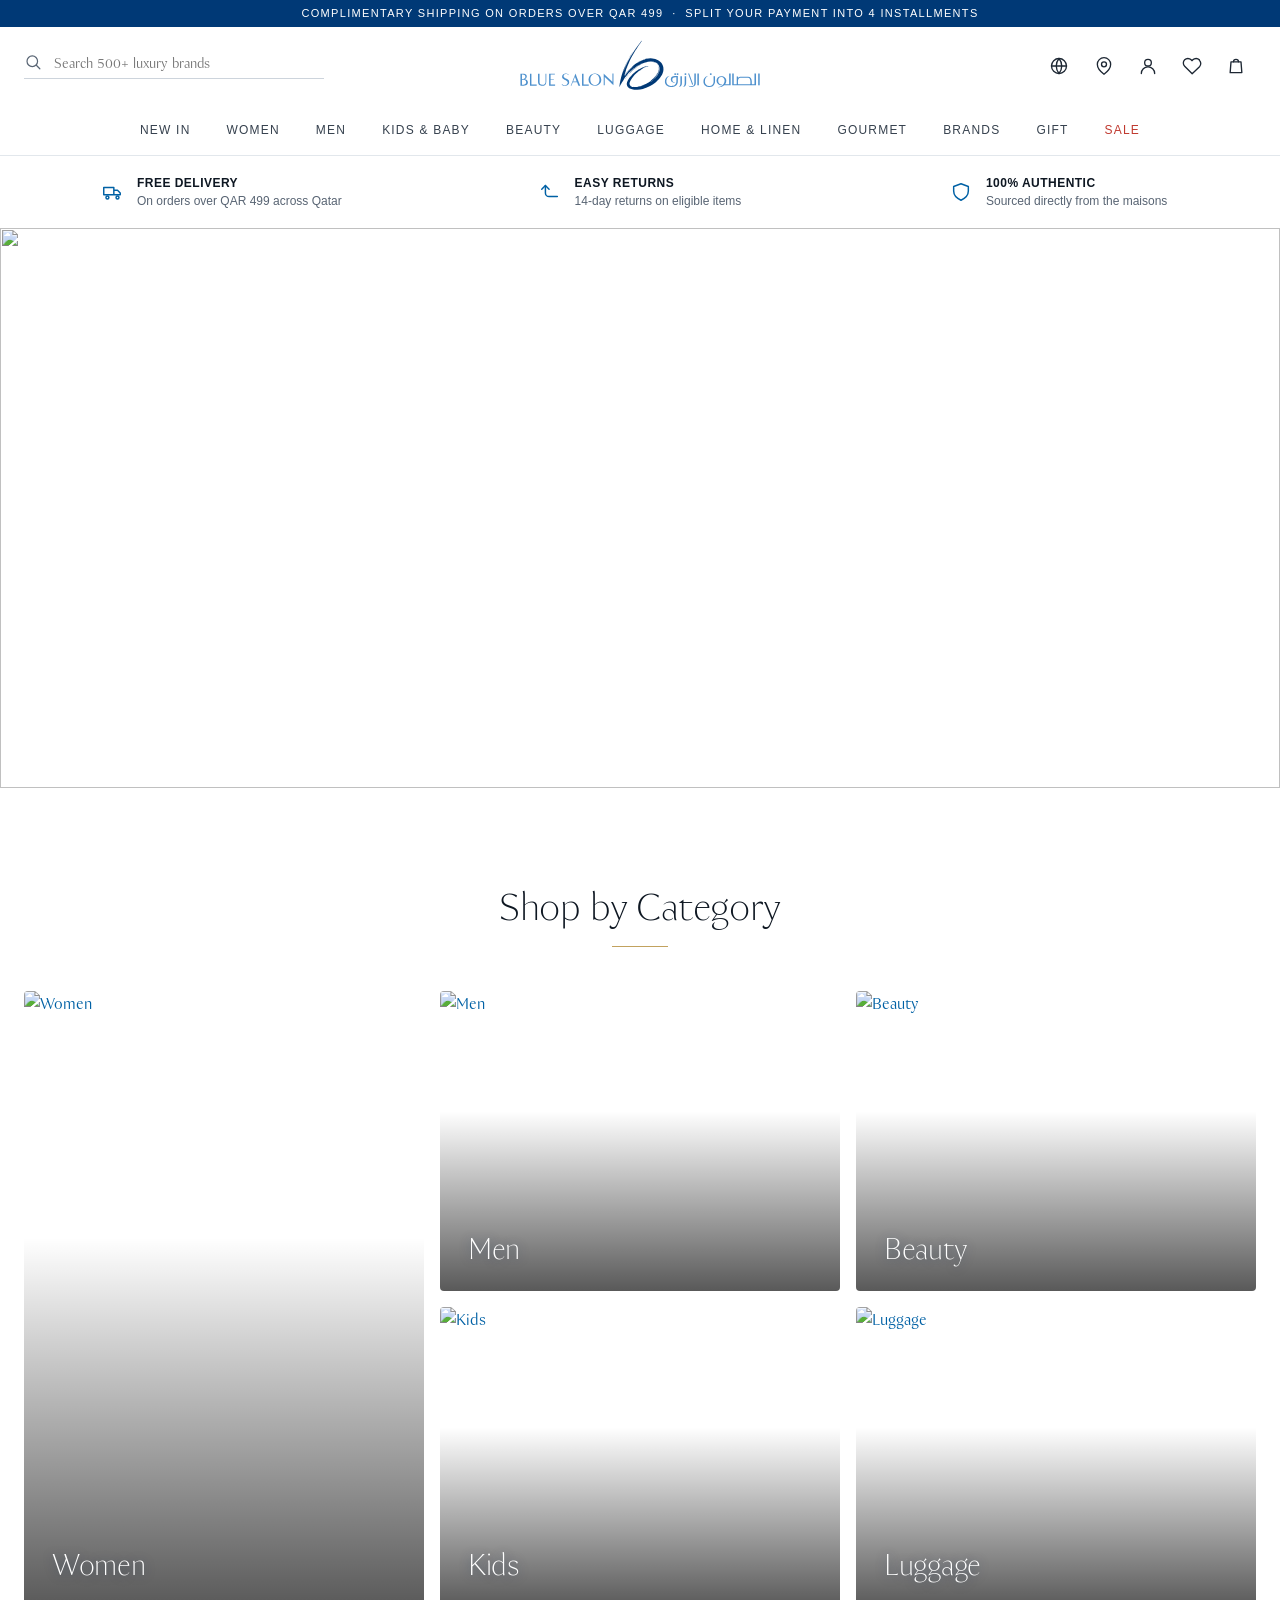
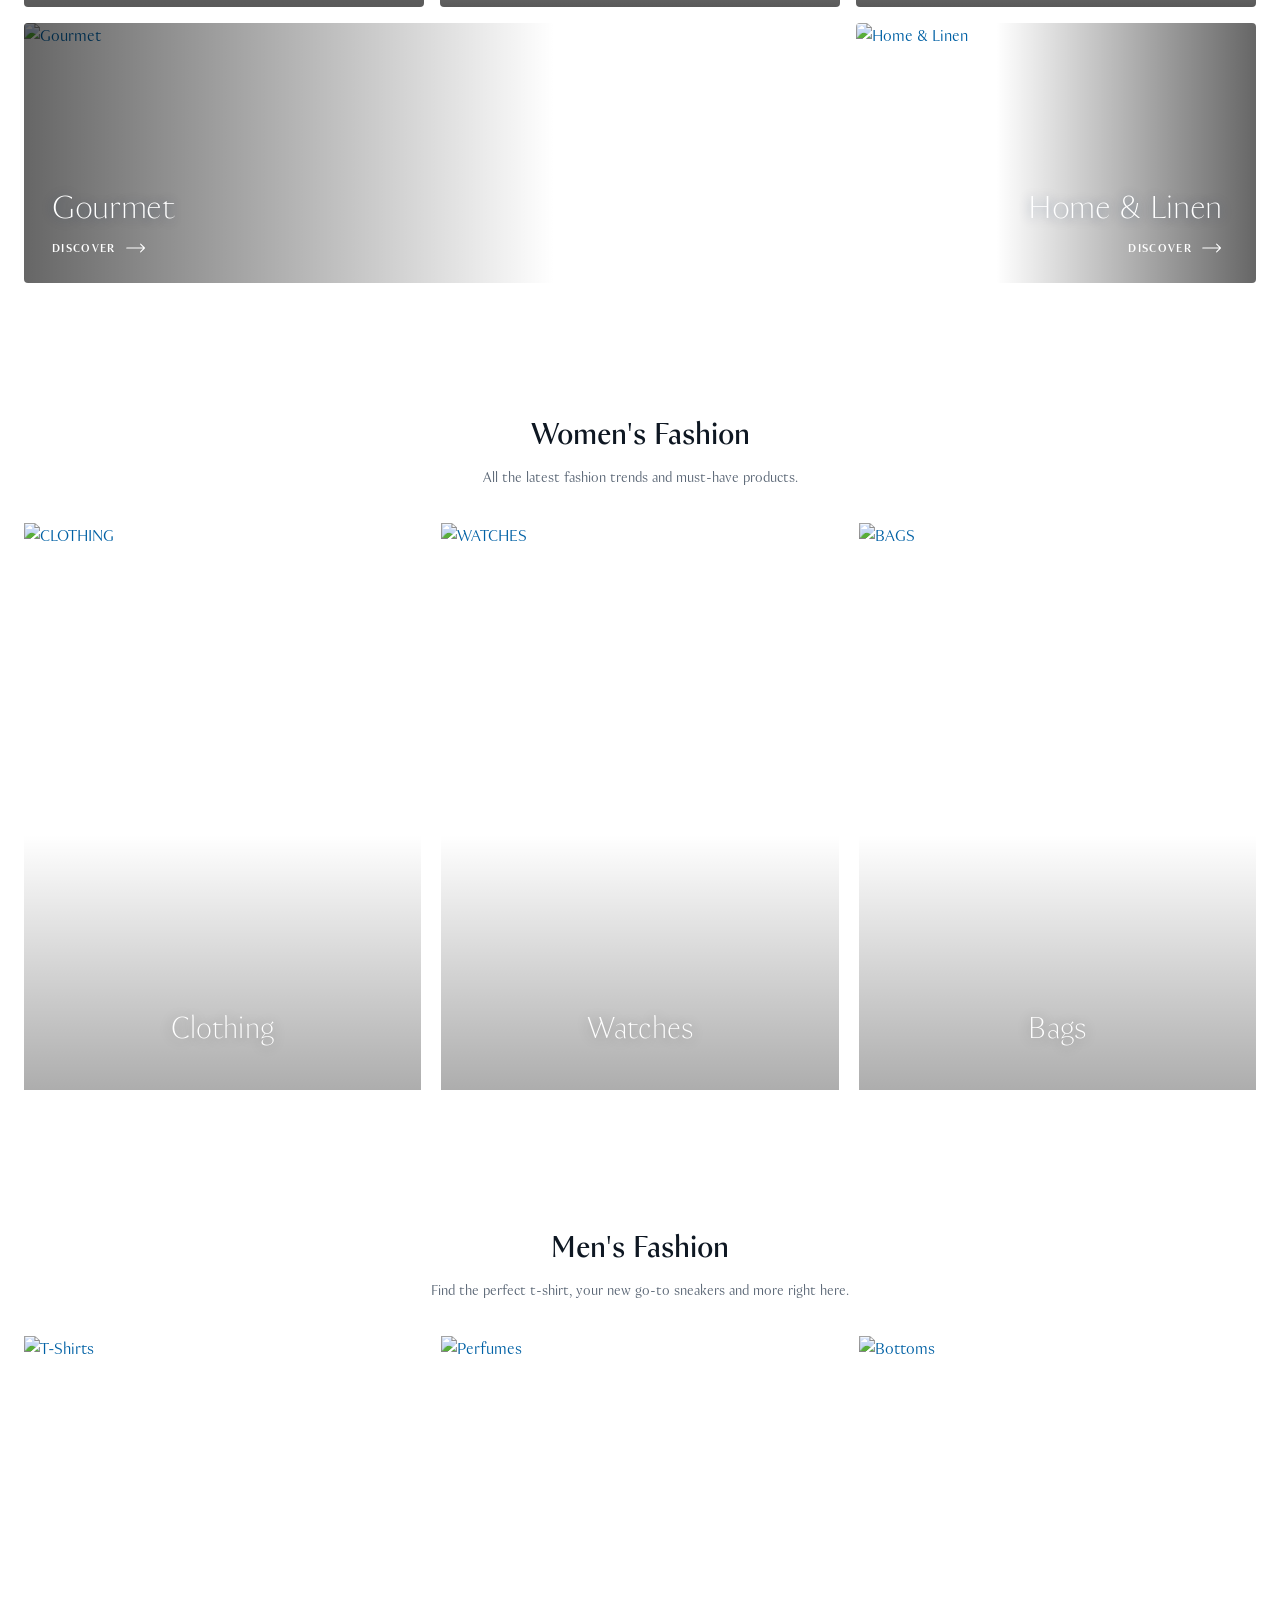
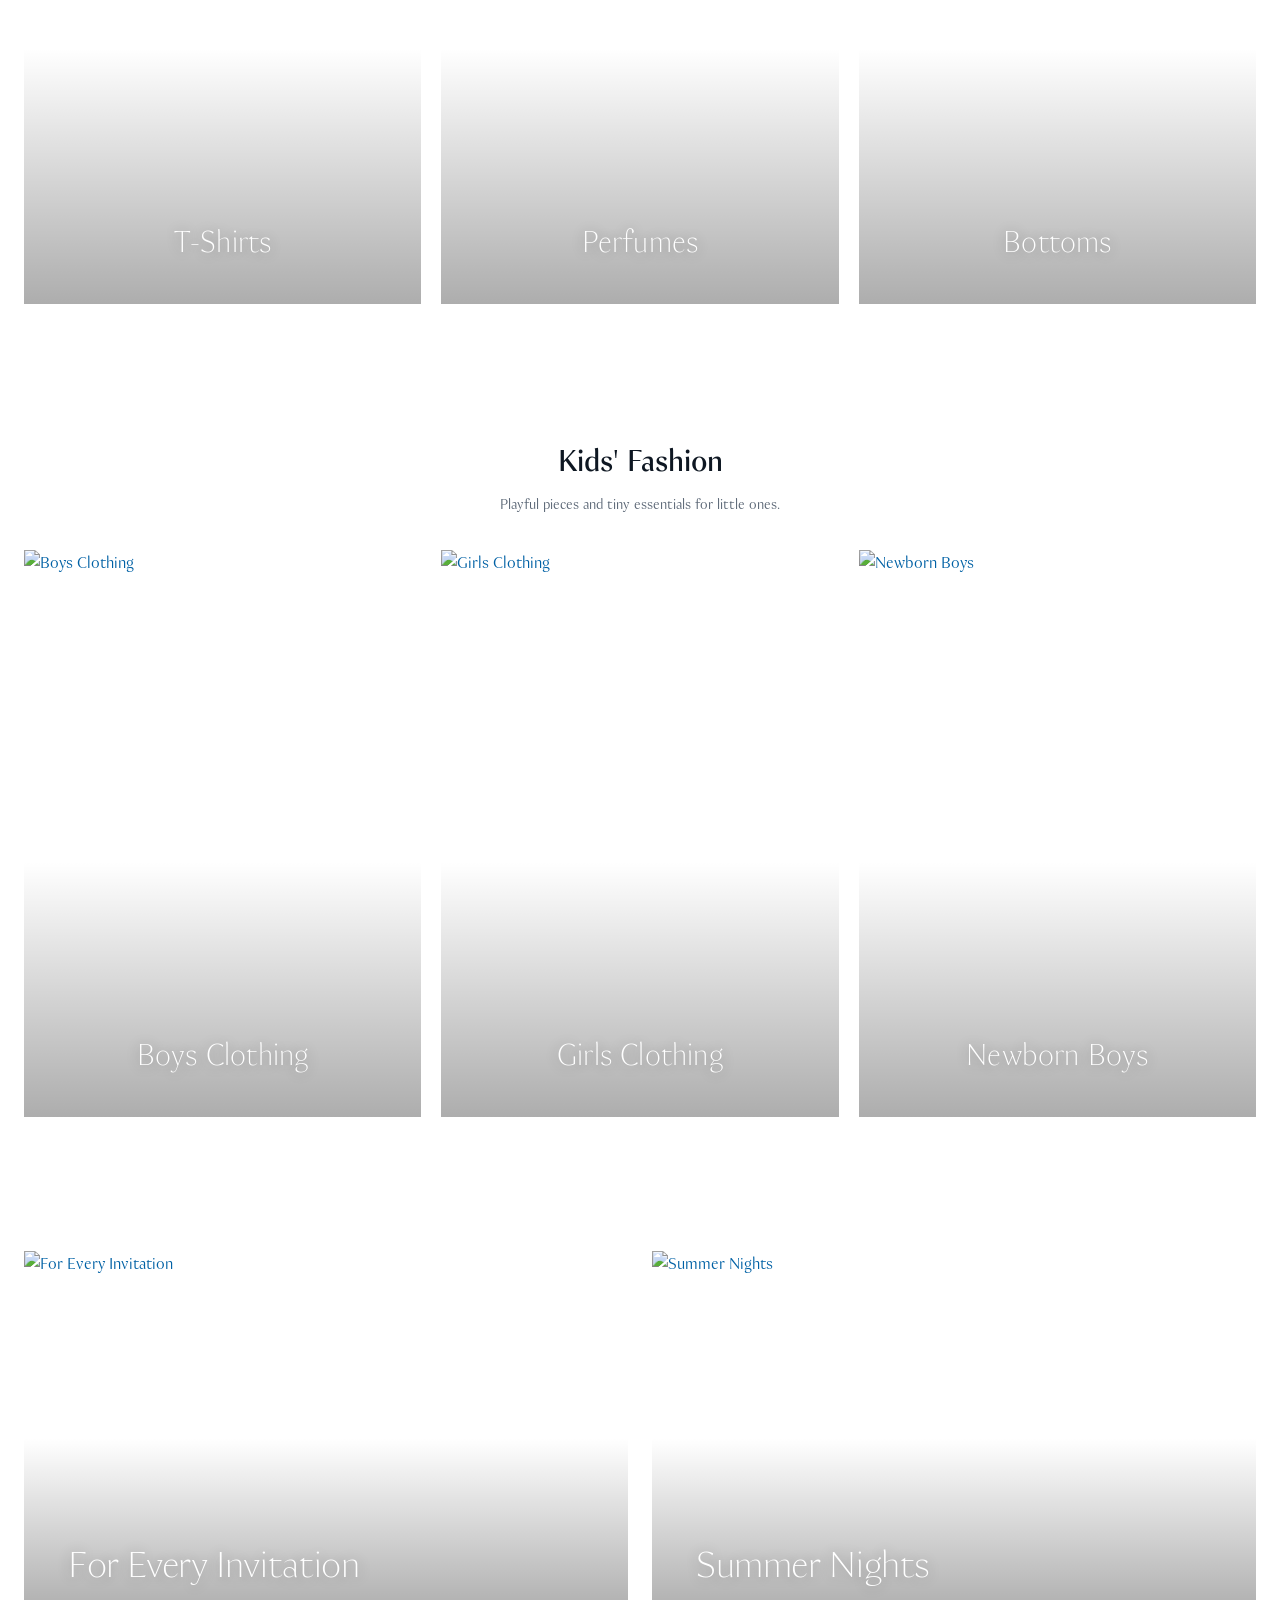
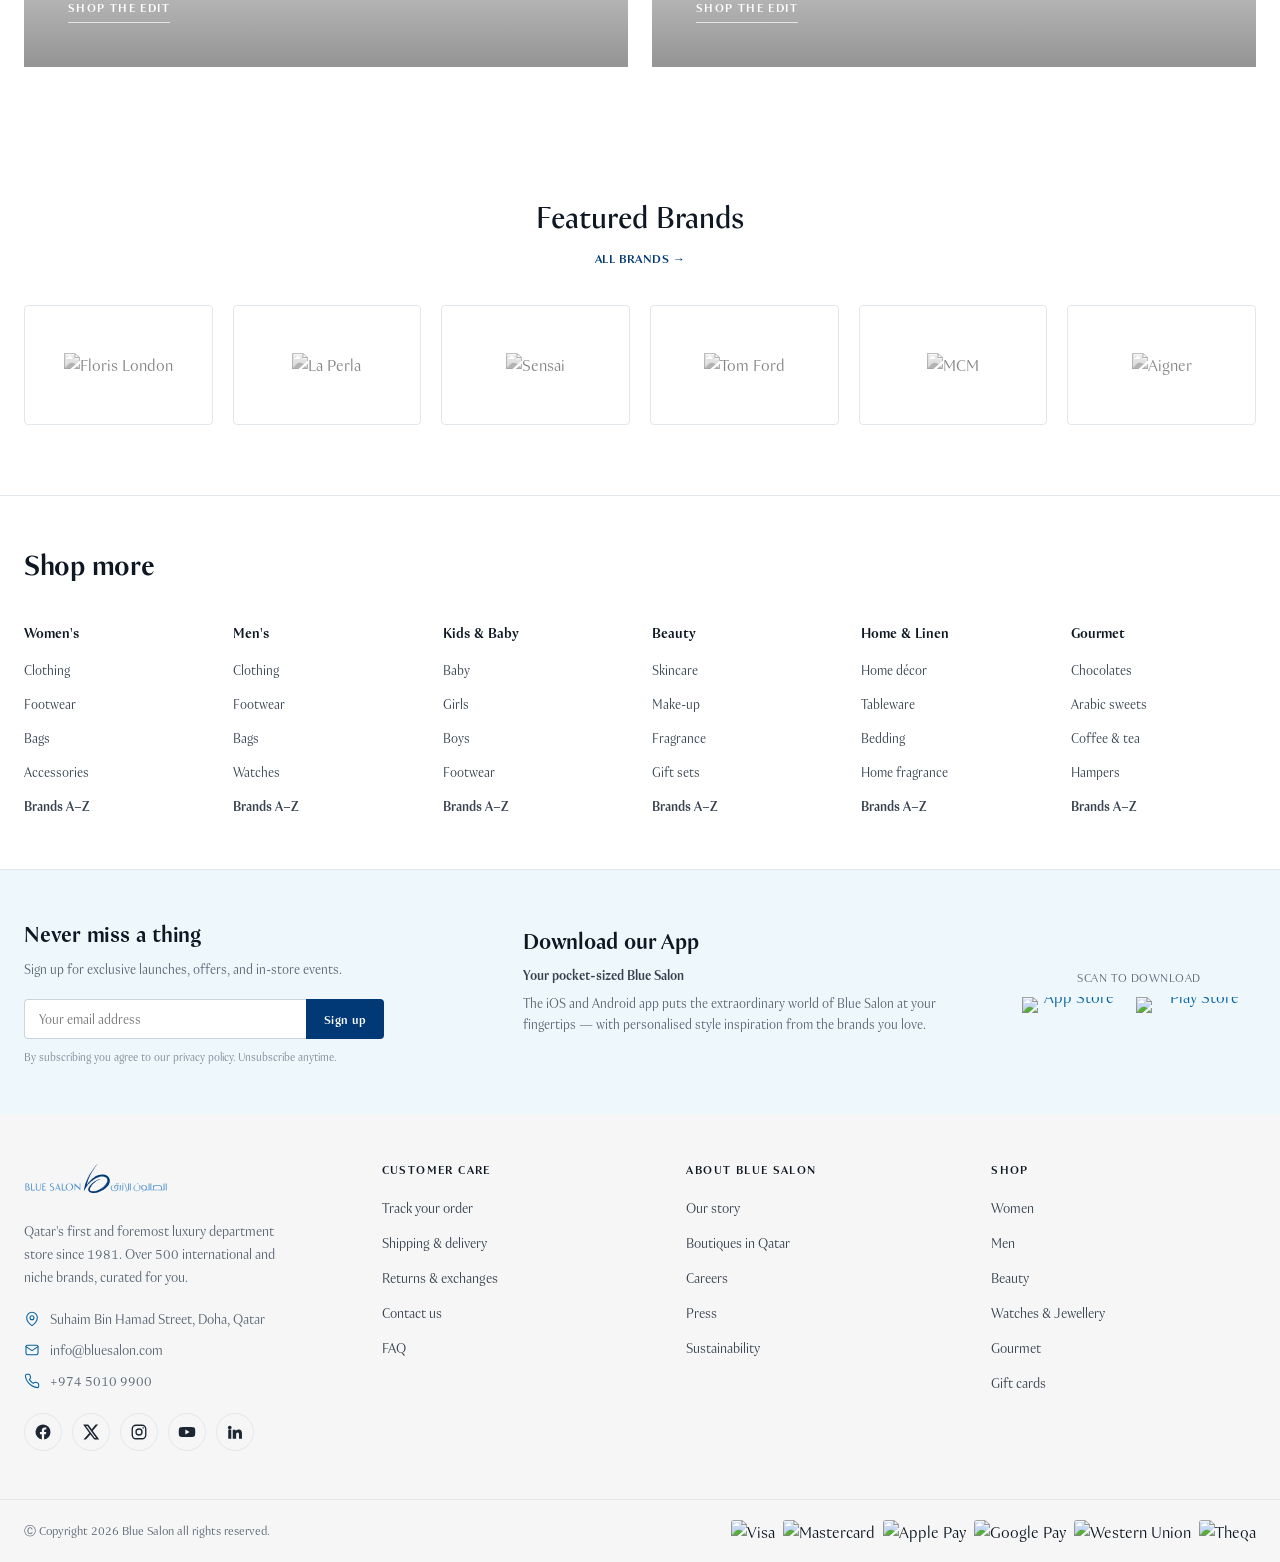
==== commit bf57a69f: "update new home" ====
--- a/index.html
+++ b/index.html
@@ -32,6 +32,13 @@
       </a>
       <!-- Utilities -->
       <div class="bs-utils">
+        <span class="bs-util-wrap bs-locale">
+          <button class="bs-iconbtn bs-locale-btn" type="button" id="localeBtn" aria-haspopup="true" aria-expanded="false" aria-label="Region and language" title="Region &amp; language">
+            <svg width="20" height="20" viewBox="0 0 24 24" fill="none" stroke="currentColor" stroke-width="1.6" stroke-linecap="round" stroke-linejoin="round"><circle cx="12" cy="12" r="9"/><path d="M3 12h18"/><path d="M12 3a14 14 0 0 1 0 18a14 14 0 0 1 0-18z"/></svg>
+            <!-- <span class="bs-locale-code" id="localeCode">QAR</span> -->
+          </button>
+          <div class="bs-locale-panel" id="localePanel" hidden></div>
+        </span>
         <button class="bs-iconbtn" type="button" aria-label="Store locator" title="Store locator">
           <svg width="20" height="20" viewBox="0 0 24 24" fill="none" stroke="currentColor" stroke-width="1.6" stroke-linecap="round" stroke-linejoin="round"><path d="M20 10c0 6-8 12-8 12s-8-6-8-12a8 8 0 0 1 16 0z"/><circle cx="12" cy="10" r="3"/></svg>
         </button>
@@ -81,7 +88,7 @@
             <svg width="22" height="22" viewBox="0 0 24 24" fill="none" stroke="currentColor" stroke-width="1.6" stroke-linecap="round" stroke-linejoin="round"><path d="M3 7h11v8H3zM14 10h4l3 3v2h-7z"/><circle cx="7" cy="18" r="1.6"/><circle cx="18" cy="18" r="1.6"/></svg>
           </span>
           <div>
-            <div class="bs-service-title">Complimentary delivery</div>
+            <div class="bs-service-title">Free delivery</div>
             <div class="bs-service-sub">On orders over QAR 499 across Qatar</div>
           </div>
         </div>
@@ -112,53 +119,375 @@
     <!-- ════════════════ Hero ════════════════ -->
     <section class="bs-hero">
       <div class="bs-hero-panel">
-        <h1 class="bs-display bs-hero-title" id="heroTitle">Spring time</h1>
-        <p class="bs-hero-sub" id="heroSub">Fresh picks for the season ahead.</p>
+        <h1 class="bs-display bs-hero-title" id="heroTitle">ESCADA</h1>
+        <p class="bs-hero-sub" id="heroSub">Bold prints, gold jewellery and statement timepieces — the new collection.</p>
         <div>
-          <button class="bs-btn bs-btn-primary" type="button" id="heroCta">Shop men's</button>
-        </div>
-        <div class="bs-hero-dots" id="heroDots"></div>
+          <button class="bs-btn bs-btn-primary" type="button" id="heroCta">Shop ESCADA</button>
+        </div>
       </div>
       <div class="bs-hero-media">
-        <img id="heroImg" src="https://images.unsplash.com/photo-1490481651871-ab68de25d43d?auto=format&fit=crop&w=900&q=80" alt="">
-      </div>
+        <img id="heroImg" src="https://cdn.shopify.com/s/files/1/0370/6444/1991/files/esca.jpg?v=1782906735" alt="">
+      </div>
+      <div class="bs-hero-dots" id="heroDots"></div>
     </section>
 
-    <!-- ════════════════ Categories ════════════════ -->
-    <section class="bs-section-cats">
-      <div>
-        <span class="bs-eyebrow">Shop by category</span>
-        <h2 class="bs-display bs-heading-title">Explore the house</h2>
-      </div>
-      <div class="bs-cats-grid" id="catsGrid"></div>
+
+
+
+    <!-- ════════════════ Shop by Category ════════════════ -->
+    <section class="bs-shopcat">
+      <div class="bs-shopcat-inner">
+
+        <div class="bs-shopcat-head">
+          <h2 class="bs-display bs-shopcat-title">Shop by Category</h2>
+          <hr class="bs-rule-gold bs-shopcat-rule">
+        </div>
+
+        <div class="bs-shopcat-grid">
+
+          <!-- Featured — Women -->
+          <a href="/pages/women" class="bs-shopcat-card bs-shopcat-women">
+            <img src="https://bluesalon-new-simple.vercel.app/assets/fashion-women.jpg" alt="Women" class="bs-shopcat-img" fetchpriority="high" loading="eager">
+            <span class="bs-shopcat-caption">
+              <span class="bs-display bs-shopcat-name">Women</span>
+            </span>
+          </a>
+
+          <!-- Men -->
+          <a href="/pages/men" class="bs-shopcat-card bs-shopcat-men">
+            <img src="https://bluesalon-new-simple.vercel.app/assets/fashion-belt.jpg" alt="Men" class="bs-shopcat-img" loading="lazy">
+            <span class="bs-shopcat-caption">
+              <span class="bs-display bs-shopcat-name">Men</span>
+            </span>
+          </a>
+
+          <!-- Beauty -->
+          <a href="/pages/beauty" class="bs-shopcat-card bs-shopcat-beauty">
+            <img src="https://bluesalon-new-simple.vercel.app/assets/section-beauty.jpg" alt="Beauty" class="bs-shopcat-img" loading="lazy">
+            <span class="bs-shopcat-caption">
+              <span class="bs-display bs-shopcat-name">Beauty</span>
+            </span>
+          </a>
+
+          <!-- Kids -->
+          <a href="/pages/kids" class="bs-shopcat-card bs-shopcat-kids">
+            <img src="https://cdn-static.farfetch-contents.com/cms-ccloud/caas/v1/media/10706096/data/bdc9961d891433a1eab9fac6d7a2959b/3x4_three-columns/480/2026-06-22-kw-webapp-chloe-kids-vacation-chloe-kids-multicategory-img.jpeg" alt="Kids" class="bs-shopcat-img" loading="lazy">
+            <span class="bs-shopcat-caption">
+              <span class="bs-display bs-shopcat-name">Kids</span>
+            </span>
+          </a>
+
+          <!-- Luggage -->
+          <a href="/pages/luggage" class="bs-shopcat-card bs-shopcat-luggage">
+            <img src="https://cdn.shopify.com/s/files/1/0370/6444/1991/files/luggage_2ca6be6e-85a6-4e50-b0fb-a332f1e77c2b.jpg?v=1782894184" alt="Luggage" class="bs-shopcat-img" loading="lazy">
+            <span class="bs-shopcat-caption">
+              <span class="bs-display bs-shopcat-name">Luggage</span>
+            </span>
+          </a>
+
+          <!-- Gourmet — wide banner -->
+          <a href="/pages/gourmet" class="bs-shopcat-card bs-shopcat-banner bs-shopcat-gourmet">
+            <img src="https://www.godiva.com/cdn/shop/files/PLP_HERO_1065X420_ALL_KOSHR_GOLD_THANK_100UNDER.jpg?v=1758657499&width=1920" alt="Gourmet" class="bs-shopcat-img" loading="lazy">
+            <span class="bs-shopcat-caption bs-shopcat-caption-banner">
+              <span class="bs-display bs-shopcat-name">Gourmet</span>
+              <span class="bs-shopcat-discover">Discover
+                <svg width="20" height="10" viewBox="0 0 26 12" fill="none" stroke="currentColor" stroke-width="1.4" stroke-linecap="round" stroke-linejoin="round"><path d="M1 6h23M19 1l5 5-5 5"/></svg>
+              </span>
+            </span>
+          </a>
+
+          <!-- Home & Linen — wide banner -->
+          <a href="/pages/home-furniture" class="bs-shopcat-card bs-shopcat-banner bs-shopcat-home">
+            <img src="https://cdn.shopify.com/s/files/1/0370/6444/1991/files/home-banner.jpg?v=1782894322" alt="Home &amp; Linen" class="bs-shopcat-img" loading="lazy">
+            <span class="bs-shopcat-caption bs-shopcat-caption-banner bs-shopcat-caption-end">
+              <span class="bs-display bs-shopcat-name">Home &amp; Linen</span>
+              <span class="bs-shopcat-discover">Discover
+                <svg width="20" height="10" viewBox="0 0 26 12" fill="none" stroke="currentColor" stroke-width="1.4" stroke-linecap="round" stroke-linejoin="round"><path d="M1 6h23M19 1l5 5-5 5"/></svg>
+              </span>
+            </span>
+          </a>
+
+        </div>
+      </div>
     </section>
 
-    <!-- ════════════════ Trending ════════════════ -->
-    <section class="bs-section-trending">
-      <div class="bs-trending-head">
-        <div>
-          <span class="bs-eyebrow">Trending now</span>
-          <h2 class="bs-display bs-heading-title">The most wanted</h2>
-        </div>
-        <a class="bs-viewall" href="#">View all →</a>
-      </div>
-      <div class="bs-products-grid" id="trendingGrid"></div>
+
+    
+
+    <!-- ════════════════ Women's Fashion ════════════════ -->
+    <section class="cat-fashion cat-fashion-women">
+      <div class="cat-fashion-inner">
+        <div class="cat-fashion-head">
+          <h2 class="cat-fashion-title">Women's Fashion</h2>
+          <p class="cat-fashion-sub">All the latest fashion trends and must-have products.</p>
+        </div>
+
+        <div class="women-collection-home-grid-wrapper">
+          <button class="women-slider-arrow women-slider-arrow-left" aria-label="Previous" type="button" disabled="">
+            <svg viewBox="0 0 24 24" width="20" height="20" fill="none" stroke="currentColor" stroke-width="1.5" stroke-linecap="round" stroke-linejoin="round"><path d="M15 5l-7 7 7 7"/></svg>
+          </button>
+          <div class="women-collection-home-grid" data-women-slider="">
+
+            <a href="https://www.bluesalon.com/collections/gown" class="women-collection-home-card">
+              <div class="women-collection-home-image-wrapper">
+                <img src="//www.bluesalon.com/cdn/shop/files/New_Project_600x.jpg?v=1778078027" alt="CLOTHING" class="women-collection-home-image">
+              </div>
+              <div class="women-collection-home-title">Clothing</div>
+            </a>
+
+            <a href="/collections/womens-watches" class="women-collection-home-card">
+              <div class="women-collection-home-image-wrapper">
+                <img src="//www.bluesalon.com/cdn/shop/files/BS_Watches_600x.jpg?v=1771492826" alt="WATCHES" class="women-collection-home-image">
+              </div>
+              <div class="women-collection-home-title">Watches</div>
+            </a>
+
+            <a href="/collections/women-bags" class="women-collection-home-card">
+              <div class="women-collection-home-image-wrapper">
+                <img src="//www.bluesalon.com/cdn/shop/files/New_Project_79_600x.jpg?v=1776689958" alt="BAGS" class="women-collection-home-image">
+              </div>
+              <div class="women-collection-home-title">Bags</div>
+            </a>
+
+            <a href="https://www.bluesalon.com/collections/beauty-niche-fragrances" class="women-collection-home-card">
+              <div class="women-collection-home-image-wrapper">
+                <img src="//www.bluesalon.com/cdn/shop/files/Parfume_de_Marly_600x.jpg?v=1778160612" alt="PERFUMES" class="women-collection-home-image">
+              </div>
+              <div class="women-collection-home-title">Perfumes</div>
+            </a>
+
+            <a href="https://www.bluesalon.com/collections/women-footwear" class="women-collection-home-card">
+              <div class="women-collection-home-image-wrapper">
+                <img src="//www.bluesalon.com/cdn/shop/files/New_Project_7_16aa4789-aee1-4741-a7c6-0f3fd30903b0_600x.jpg?v=1778151902" alt="FOOTWEAR" class="women-collection-home-image">
+              </div>
+              <div class="women-collection-home-title">Footwear</div>
+            </a>
+
+            <a href="https://www.bluesalon.com/collections/women-fashion-jewelry?active=" class="women-collection-home-card">
+              <div class="women-collection-home-image-wrapper">
+                <img src="//www.bluesalon.com/cdn/shop/files/New_Project_1_5fe2ba48-9160-4650-b7ff-065ea291e2a6_600x.jpg?v=1778140218" alt="FASHION JEWELRY" class="women-collection-home-image">
+              </div>
+              <div class="women-collection-home-title">Fashion Jewellery</div>
+            </a>
+
+            <a href="https://www.bluesalon.com/collections/cosmetics-beauty" class="women-collection-home-card">
+              <div class="women-collection-home-image-wrapper">
+                <img src="//www.bluesalon.com/cdn/shop/files/Guerlain_Make_up-Blue_Salon_600x.jpg?v=1778160088" alt="BEAUTY" class="women-collection-home-image">
+              </div>
+              <div class="women-collection-home-title">Beauty</div>
+            </a>
+
+            <a href="https://www.bluesalon.com/collections/lingerie" class="women-collection-home-card">
+              <div class="women-collection-home-image-wrapper">
+                <img src="//www.bluesalon.com/cdn/shop/files/New_Project_6_e27b0143-e408-4c18-a241-834fabf6d437_600x.jpg?v=1778151636" alt="LINGERIE" class="women-collection-home-image">
+              </div>
+              <div class="women-collection-home-title">Lingerie</div>
+            </a>
+
+          </div>
+          <button class="women-slider-arrow women-slider-arrow-right" aria-label="Next" type="button">
+            <svg viewBox="0 0 24 24" width="20" height="20" fill="none" stroke="currentColor" stroke-width="1.5" stroke-linecap="round" stroke-linejoin="round"><path d="M9 5l7 7-7 7"/></svg>
+          </button>
+        </div>
+      </div>
     </section>
 
-    <!-- ════════════════ Editorial banner ════════════════ -->
-    <section class="bs-editorial">
-      <div class="bs-editorial-inner">
-        <div>
-          <span class="bs-eyebrow bs-eyebrow-gold">Private Client</span>
-          <hr class="bs-rule-gold bs-editorial-rule">
-          <h2 class="bs-display bs-editorial-title">A personal service, by appointment.</h2>
-          <p class="bs-editorial-copy">
-            Our stylists curate edits for you across fashion, watches and home — in boutique or to your door anywhere in Doha.
-          </p>
-          <button class="bs-btn bs-btn-gold" type="button">Request an appointment</button>
-        </div>
-        <div class="bs-editorial-media">
-          <img src="https://images.unsplash.com/photo-1556905055-8f358a7a47b2?auto=format&fit=crop&w=900&q=80" alt="">
+    <!-- ════════════════ Men's Fashion ════════════════ -->
+    <section class="cat-fashion cat-fashion-men">
+      <div class="cat-fashion-inner">
+        <div class="cat-fashion-head">
+          <h2 class="cat-fashion-title">Men's Fashion</h2>
+          <p class="cat-fashion-sub">Find the perfect t-shirt, your new go-to sneakers and more right here.</p>
+        </div>
+
+        <div class="men-collection-home-grid-wrapper">
+          <button class="men-slider-arrow men-slider-arrow-left" aria-label="Previous" type="button" disabled="">
+            <svg viewBox="0 0 24 24" width="20" height="20" fill="none" stroke="currentColor" stroke-width="1.5" stroke-linecap="round" stroke-linejoin="round"><path d="M15 5l-7 7 7 7"/></svg>
+          </button>
+          <div class="men-collection-home-grid" data-men-slider="">
+
+            <a href="/collections/mens-tops-t-shirts" class="men-collection-home-card">
+              <div class="men-collection-home-image-wrapper">
+                <img src="//www.bluesalon.com/cdn/shop/files/Tshirt_600x.jpg?v=1771757883" alt="T-Shirts" class="men-collection-home-image">
+              </div>
+              <div class="men-collection-home-title">T-Shirts</div>
+            </a>
+
+            <a href="https://www.bluesalon.com/collections/mens-perfumes" class="men-collection-home-card">
+              <div class="men-collection-home-image-wrapper">
+                <img src="//www.bluesalon.com/cdn/shop/files/New_Project_8_7748af8b-f11e-4762-9b26-309fa3381940_600x.jpg?v=1778152597" alt="Perfumes" class="men-collection-home-image">
+              </div>
+              <div class="men-collection-home-title">Perfumes</div>
+            </a>
+
+            <a href="https://www.bluesalon.com/collections/mens-trousers-shorts" class="men-collection-home-card">
+              <div class="men-collection-home-image-wrapper">
+                <img src="//www.bluesalon.com/cdn/shop/files/Bottoms_600x.jpg?v=1771758080" alt="Bottoms" class="men-collection-home-image">
+              </div>
+              <div class="men-collection-home-title">Bottoms</div>
+            </a>
+
+            <a href="/collections/jackets" class="men-collection-home-card">
+              <div class="men-collection-home-image-wrapper">
+                <img src="//www.bluesalon.com/cdn/shop/files/jackets_600x.jpg?v=1771758064" alt="Jackets" class="men-collection-home-image">
+              </div>
+              <div class="men-collection-home-title">Jackets</div>
+            </a>
+
+            <a href="https://www.bluesalon.com/collections/mens-watches" class="men-collection-home-card">
+              <div class="men-collection-home-image-wrapper">
+                <img src="//www.bluesalon.com/cdn/shop/files/New_Project_3_4d986f89-cdda-4581-9205-e8df028f8930_600x.jpg?v=1778140893" alt="Watches" class="men-collection-home-image">
+              </div>
+              <div class="men-collection-home-title">Watches</div>
+            </a>
+
+            <a href="/collections/mens-footwear" class="men-collection-home-card">
+              <div class="men-collection-home-image-wrapper">
+                <img src="//www.bluesalon.com/cdn/shop/files/Cole_Haan-_SHOES_600x.jpg?v=1771757631" alt="Footwear" class="men-collection-home-image">
+              </div>
+              <div class="men-collection-home-title">Footwear</div>
+            </a>
+
+          </div>
+          <button class="men-slider-arrow men-slider-arrow-right" aria-label="Next" type="button">
+            <svg viewBox="0 0 24 24" width="20" height="20" fill="none" stroke="currentColor" stroke-width="1.5" stroke-linecap="round" stroke-linejoin="round"><path d="M9 5l7 7-7 7"/></svg>
+          </button>
+        </div>
+      </div>
+    </section>
+
+    <!-- ════════════════ Kids' Fashion ════════════════ -->
+    <section class="cat-fashion cat-fashion-kids">
+      <div class="cat-fashion-inner">
+        <div class="cat-fashion-head">
+          <h2 class="cat-fashion-title">Kids' Fashion</h2>
+          <p class="cat-fashion-sub">Playful pieces and tiny essentials for little ones.</p>
+        </div>
+
+        <div class="kids-collection-home-grid-wrapper">
+          <button class="kids-slider-arrow kids-slider-arrow-left" aria-label="Previous" type="button" disabled="">
+            <svg viewBox="0 0 24 24" width="20" height="20" fill="none" stroke="currentColor" stroke-width="1.5" stroke-linecap="round" stroke-linejoin="round"><path d="M15 5l-7 7 7 7"/></svg>
+          </button>
+          <div class="kids-collection-home-grid" data-kids-slider="">
+
+            <a href="/collections/boys-clothing" class="kids-collection-home-card">
+              <div class="kids-collection-home-image-wrapper">
+                <img src="//www.bluesalon.com/cdn/shop/files/Boy_s_clothing_600x.jpg?v=1771912547" alt="Boys Clothing" class="kids-collection-home-image">
+              </div>
+              <div class="kids-collection-home-title">Boys Clothing</div>
+            </a>
+
+            <a href="/collections/girls-clothing" class="kids-collection-home-card">
+              <div class="kids-collection-home-image-wrapper">
+                <img src="//www.bluesalon.com/cdn/shop/files/Girl_s_clothing_600x.jpg?v=1771912756" alt="Girls Clothing" class="kids-collection-home-image">
+              </div>
+              <div class="kids-collection-home-title">Girls Clothing</div>
+            </a>
+
+            <a href="https://www.bluesalon.com/collections/new-born-boy-0m-9m" class="kids-collection-home-card">
+              <div class="kids-collection-home-image-wrapper">
+                <img src="//www.bluesalon.com/cdn/shop/files/New_Project_10_bc7e0bd2-1185-41c7-a02c-56d341757fa6_600x.jpg?v=1778154026" alt="Newborn Boys" class="kids-collection-home-image">
+              </div>
+              <div class="kids-collection-home-title">Newborn Boys</div>
+            </a>
+
+            <a href="https://www.bluesalon.com/collections/new-born-girl-0m-9m" class="kids-collection-home-card">
+              <div class="kids-collection-home-image-wrapper">
+                <img src="//www.bluesalon.com/cdn/shop/files/New_Project_11_3c02abdb-e76c-4749-91df-bb654320bf6c_600x.jpg?v=1778154421" alt="Newborn Girls" class="kids-collection-home-image">
+              </div>
+              <div class="kids-collection-home-title">Newborn Girls</div>
+            </a>
+
+            <a href="https://www.bluesalon.com/collections/kids-footwear?uff_7tm9an_tags=Girls" class="kids-collection-home-card">
+              <div class="kids-collection-home-image-wrapper">
+                <img src="//www.bluesalon.com/cdn/shop/files/Shoes_b0e1304c-d5c6-4c76-9b89-31c0d839a8d4_600x.jpg?v=1771913018" alt="Girls Footwear" class="kids-collection-home-image">
+              </div>
+              <div class="kids-collection-home-title">Girls Footwear</div>
+            </a>
+
+          </div>
+          <button class="kids-slider-arrow kids-slider-arrow-right" aria-label="Next" type="button">
+            <svg viewBox="0 0 24 24" width="20" height="20" fill="none" stroke="currentColor" stroke-width="1.5" stroke-linecap="round" stroke-linejoin="round"><path d="M9 5l7 7-7 7"/></svg>
+          </button>
+        </div>
+      </div>
+    </section>
+
+    <!-- ════════════════ Editorial edits (two-up) ════════════════ -->
+    <section class="edit-duo">
+      <div class="edit-duo-inner">
+
+        <a href="/collections/occasion" class="edit-duo-card">
+          <img src="https://cdn.shopify.com/s/files/1/0370/6444/1991/files/womens-fashion_56845cc2-ab69-42ba-ac03-2fe02d90f9bf.jpg?v=1782392049" alt="For Every Invitation" class="edit-duo-img" loading="lazy">
+          <span class="edit-duo-overlay"></span>
+          <span class="edit-duo-caption">
+            <span class="bs-display edit-duo-title">For Every Invitation</span>
+            <span class="edit-duo-link">Shop the edit</span>
+          </span>
+        </a>
+
+        <a href="/collections/evening" class="edit-duo-card">
+          <img src="https://cdn.shopify.com/s/files/1/0370/6444/1991/files/womens-footwear.jpg?v=1782392049" alt="Summer Nights" class="edit-duo-img" loading="lazy">
+          <span class="edit-duo-overlay"></span>
+          <span class="edit-duo-caption">
+            <span class="bs-display edit-duo-title">Summer Nights</span>
+            <span class="edit-duo-link">Shop the edit</span>
+          </span>
+        </a>
+
+      </div>
+    </section>
+
+    <!-- ════════════════ Featured Brands ════════════════ -->
+    <section class="cat-fashion cat-fashion-brands">
+      <div class="cat-fashion-inner">
+        <div class="cat-fashion-head">
+          <h2 class="cat-fashion-title">Featured Brands</h2>
+          <a class="cat-fashion-sub-link" href="/collections">All Brands →</a>
+        </div>
+
+        <div class="brands-collection-home-grid-wrapper">
+          <button class="brands-slider-arrow brands-slider-arrow-left" aria-label="Previous" type="button" disabled="">
+            <svg viewBox="0 0 24 24" width="20" height="20" fill="none" stroke="currentColor" stroke-width="1.5" stroke-linecap="round" stroke-linejoin="round"><path d="M15 5l-7 7 7 7"/></svg>
+          </button>
+          <div class="brands-collection-home-grid" data-brands-slider="">
+
+            <a title="Floris London" href="/collections/floris-london" class="brand-item">
+              <span class="brand-logo"><img src="//www.bluesalon.com/cdn/shop/files/floris_250x_a3e21544-7a23-4a0a-bc28-8e1734e3fd54_250x.avif?v=1771916867" alt="Floris London" loading="lazy"></span>
+            </a>
+
+            <a title="La Perla" href="/collections/la-perla" class="brand-item">
+              <span class="brand-logo"><img src="//www.bluesalon.com/cdn/shop/files/la-perla_250x_fb3e3d61-b391-436c-8b52-e1792a457f80_250x.avif?v=1771916867" alt="La Perla" loading="lazy"></span>
+            </a>
+
+            <a title="Sensai" href="/collections/sensai" class="brand-item">
+              <span class="brand-logo"><img src="//www.bluesalon.com/cdn/shop/files/Untitled-2_250x_db6c3e68-8632-4d58-83fa-78317400f90c_250x.avif?v=1771916863" alt="Sensai" loading="lazy"></span>
+            </a>
+
+            <a title="Tom Ford" href="/collections/tom-ford" class="brand-item">
+              <span class="brand-logo"><img src="//www.bluesalon.com/cdn/shop/files/tomford_250x_5d1e944a-5c1b-4604-b294-ab9ff1bb8351_250x.avif?v=1771402650" alt="Tom Ford" loading="lazy"></span>
+            </a>
+
+            <a title="MCM" href="/collections/mcm" class="brand-item">
+              <span class="brand-logo"><img src="//www.bluesalon.com/cdn/shop/files/mcm_logo_250x_1_250x.avif?v=1771916863" alt="MCM" loading="lazy"></span>
+            </a>
+
+            <a title="Aigner" href="/collections/aigner" class="brand-item">
+              <span class="brand-logo"><img src="//www.bluesalon.com/cdn/shop/files/aigner_250x_65346155-e057-4adb-aae5-ddc4a61f9a72_250x.webp?v=1771916863" alt="Aigner" loading="lazy"></span>
+            </a>
+
+            <a title="Creed" href="/collections/creed" class="brand-item">
+              <span class="brand-logo"><img src="//www.bluesalon.com/cdn/shop/files/creed_250x_868053a3-0460-4a8d-9f00-9b2df02d3474_250x.avif?v=1771916863" alt="Creed" loading="lazy"></span>
+            </a>
+
+            <a title="Swarovski" href="/collections/swarovski" class="brand-item">
+              <span class="brand-logo"><img src="//www.bluesalon.com/cdn/shop/files/swarovski_250x_8ae97c0e-56d0-4cfb-b2e2-70120be6819e_250x.avif?v=1771916863" alt="Swarovski" loading="lazy"></span>
+            </a>
+
+          </div>
+          <button class="brands-slider-arrow brands-slider-arrow-right" aria-label="Next" type="button">
+            <svg viewBox="0 0 24 24" width="20" height="20" fill="none" stroke="currentColor" stroke-width="1.5" stroke-linecap="round" stroke-linejoin="round"><path d="M9 5l7 7-7 7"/></svg>
+          </button>
         </div>
       </div>
     </section>
@@ -198,55 +527,19 @@
           <p class="bs-appband-copy bs-app-copy">
             The iOS and Android app puts the extraordinary world of Blue Salon at your fingertips — with personalised style inspiration from the brands you love.
           </p>
-          <div class="bs-store-badges">
-            <div class="bs-store-badge">
-              <svg width="18" height="18" viewBox="0 0 24 24" fill="currentColor"><path d="M18.71 19.5c-.83 1.24-1.71 2.45-3.05 2.47-1.34.03-1.77-.79-3.29-.79-1.53 0-2 .77-3.27.82-1.31.05-2.3-1.32-3.14-2.53C4.25 17 2.94 12.45 4.7 9.39c.87-1.52 2.43-2.48 4.12-2.51 1.28-.02 2.5.87 3.29.87.78 0 2.26-1.07 3.8-.91.65.03 2.47.26 3.64 1.98-.09.06-2.17 1.28-2.15 3.81.03 3.02 2.65 4.03 2.68 4.04-.03.07-.42 1.44-1.38 2.83M13 3.5c.73-.83 1.94-1.46 2.94-1.5.13 1.17-.34 2.35-1.04 3.19-.69.85-1.83 1.51-2.95 1.42-.15-1.15.41-2.35 1.05-3.11z"/></svg>
-              <div><div class="small">Download on the</div><div class="big">App Store</div></div>
-            </div>
-            <div class="bs-store-badge">
-              <svg width="18" height="18" viewBox="0 0 24 24" fill="currentColor"><path d="M3 20.5v-17c0-.83.94-1.3 1.6-.8l14 8.5c.6.36.6 1.24 0 1.6l-14 8.5c-.66.5-1.6.03-1.6-.8z"/></svg>
-              <div><div class="small">Get it on</div><div class="big">Google Play</div></div>
-            </div>
-          </div>
+        
         </div>
 
         <!-- QR code -->
         <div class="bs-qr">
           <div class="bs-qr-label">Scan to download</div>
-          <div class="bs-qr-box">
-            <svg width="70" height="70" viewBox="0 0 60 60" fill="none">
-              <rect x="4" y="4" width="18" height="18" rx="2" fill="var(--ink-200)"/>
-              <rect x="7" y="7" width="12" height="12" rx="1" fill="var(--ink-900)"/>
-              <rect x="10" y="10" width="6" height="6" fill="var(--ink-100)"/>
-              <rect x="38" y="4" width="18" height="18" rx="2" fill="var(--ink-200)"/>
-              <rect x="41" y="7" width="12" height="12" rx="1" fill="var(--ink-900)"/>
-              <rect x="44" y="10" width="6" height="6" fill="var(--ink-100)"/>
-              <rect x="4" y="38" width="18" height="18" rx="2" fill="var(--ink-200)"/>
-              <rect x="7" y="41" width="12" height="12" rx="1" fill="var(--ink-900)"/>
-              <rect x="10" y="44" width="6" height="6" fill="var(--ink-100)"/>
-              <rect x="28" y="4"  width="4" height="4" rx="1" fill="var(--ink-900)"/>
-              <rect x="34" y="4"  width="4" height="4" rx="1" fill="var(--ink-900)"/>
-              <rect x="28" y="10" width="4" height="4" rx="1" fill="var(--ink-900)"/>
-              <rect x="4"  y="28" width="4" height="4" rx="1" fill="var(--ink-900)"/>
-              <rect x="10" y="28" width="4" height="4" rx="1" fill="var(--ink-900)"/>
-              <rect x="16" y="28" width="4" height="4" rx="1" fill="var(--ink-900)"/>
-              <rect x="28" y="28" width="4" height="4" rx="1" fill="var(--ink-900)"/>
-              <rect x="34" y="28" width="4" height="4" rx="1" fill="var(--ink-900)"/>
-              <rect x="40" y="28" width="4" height="4" rx="1" fill="var(--ink-900)"/>
-              <rect x="46" y="28" width="4" height="4" rx="1" fill="var(--ink-900)"/>
-              <rect x="52" y="28" width="4" height="4" rx="1" fill="var(--ink-900)"/>
-              <rect x="28" y="34" width="4" height="4" rx="1" fill="var(--ink-900)"/>
-              <rect x="40" y="34" width="4" height="4" rx="1" fill="var(--ink-900)"/>
-              <rect x="28" y="40" width="4" height="4" rx="1" fill="var(--ink-900)"/>
-              <rect x="34" y="40" width="4" height="4" rx="1" fill="var(--ink-900)"/>
-              <rect x="46" y="40" width="4" height="4" rx="1" fill="var(--ink-900)"/>
-              <rect x="28" y="46" width="4" height="4" rx="1" fill="var(--ink-900)"/>
-              <rect x="40" y="46" width="4" height="4" rx="1" fill="var(--ink-900)"/>
-              <rect x="52" y="46" width="4" height="4" rx="1" fill="var(--ink-900)"/>
-              <rect x="28" y="52" width="4" height="4" rx="1" fill="var(--ink-900)"/>
-              <rect x="34" y="52" width="4" height="4" rx="1" fill="var(--ink-900)"/>
-              <rect x="46" y="52" width="4" height="4" rx="1" fill="var(--ink-900)"/>
-            </svg>
+           <div class="foot-qr-code">
+            <a href="https://apps.apple.com/qa/app/blue-salon-%D8%A7%D9%84%D8%B5%D8%A7%D9%84%D9%88%D9%86-%D8%A7%D9%84%D8%A7%D8%B2%D8%B1%D9%82/id1512188214" target="_blank" rel="noopener">
+              <img src="https://cdn.shopify.com/s/files/1/0370/6444/1991/files/qrapp-01.svg?v=1632989194" alt="App Store" width="98">
+            </a>
+            <a href="https://play.google.com/store/apps/details?id=co.shopney.bluesaloncom&amp;hl=en&amp;gl=US" target="_blank" rel="noopener">
+              <img src="https://cdn.shopify.com/s/files/1/0370/6444/1991/files/qrapp-02.svg?v=1632667366" alt="Play Store" width="120">
+            </a>
           </div>
         </div>
       </div>
@@ -258,13 +551,63 @@
         <div class="bs-mainfooter-about">
           <img src="assets/logo-horizontal.svg" alt="Blue Salon">
           <p>Qatar's first and foremost luxury department store since 1981. Over 500 international and niche brands, curated for you.</p>
+
+          <ul class="bs-contact">
+            <li>
+              <svg width="16" height="16" viewBox="0 0 24 24" fill="none" stroke="currentColor" stroke-width="1.6" stroke-linecap="round" stroke-linejoin="round"><path d="M20 10c0 6-8 12-8 12s-8-6-8-12a8 8 0 0 1 16 0z"/><circle cx="12" cy="10" r="3"/></svg>
+              <span>Suhaim Bin Hamad Street, Doha, Qatar</span>
+            </li>
+            <li>
+              <svg width="16" height="16" viewBox="0 0 24 24" fill="none" stroke="currentColor" stroke-width="1.6" stroke-linecap="round" stroke-linejoin="round"><rect x="3" y="5" width="18" height="14" rx="2"/><path d="m3 7 9 6 9-6"/></svg>
+              <a href="mailto:info@bluesalon.com">info@bluesalon.com</a>
+            </li>
+            <li>
+              <svg width="16" height="16" viewBox="0 0 24 24" fill="none" stroke="currentColor" stroke-width="1.6" stroke-linecap="round" stroke-linejoin="round"><path d="M22 16.9v3a2 2 0 0 1-2.2 2 19.8 19.8 0 0 1-8.6-3.1 19.5 19.5 0 0 1-6-6 19.8 19.8 0 0 1-3.1-8.7A2 2 0 0 1 4.1 2h3a2 2 0 0 1 2 1.7c.1.9.3 1.8.6 2.7a2 2 0 0 1-.5 2.1L8 9.6a16 16 0 0 0 6 6l1.1-1.1a2 2 0 0 1 2.1-.5c.9.3 1.8.5 2.7.6a2 2 0 0 1 1.7 2z"/></svg>
+              <a href="tel:+97450109900">+974 5010 9900</a>
+            </li>
+          </ul>
+
+          <ul class="social-icons">
+            <li class="facebook">
+              <a href="https://www.facebook.com/bluesalonqatar/" title="Facebook" target="_blank" rel="noopener" aria-label="Facebook">
+                <svg width="18" height="18" viewBox="0 0 24 24" fill="currentColor"><path d="M22 12a10 10 0 1 0-11.6 9.9v-7H7.9V12h2.5V9.8c0-2.5 1.5-3.9 3.8-3.9 1.1 0 2.2.2 2.2.2v2.5h-1.3c-1.2 0-1.6.8-1.6 1.6V12h2.8l-.4 2.9h-2.4v7A10 10 0 0 0 22 12z"/></svg>
+              </a>
+            </li>
+            <li class="twitter">
+              <a href="https://twitter.com/bluesalonqatar" title="X" target="_blank" rel="noopener" aria-label="X">
+                <svg width="18" height="18" viewBox="0 0 24 24" fill="currentColor"><path d="M18.2 2h3.3l-7.2 8.3L23 22h-6.6l-5.2-6.8L5.3 22H2l7.7-8.8L1.5 2h6.8l4.7 6.2L18.2 2zm-1.2 18h1.8L7.1 3.9H5.2L17 20z"/></svg>
+              </a>
+            </li>
+            <li class="instagram">
+              <a href="https://www.instagram.com/bluesalon/" title="Instagram" target="_blank" rel="noopener" aria-label="Instagram">
+                <svg width="18" height="18" viewBox="0 0 24 24" fill="none" stroke="currentColor" stroke-width="1.8" stroke-linecap="round" stroke-linejoin="round"><rect x="3" y="3" width="18" height="18" rx="5"/><circle cx="12" cy="12" r="4"/><circle cx="17.5" cy="6.5" r="1" fill="currentColor" stroke="none"/></svg>
+              </a>
+            </li>
+            <li class="youtube">
+              <a href="https://www.youtube.com/user/bluesalonqatar" title="YouTube" target="_blank" rel="noopener" aria-label="YouTube">
+                <svg width="18" height="18" viewBox="0 0 24 24" fill="currentColor"><path d="M23 12s0-3.2-.4-4.7a2.5 2.5 0 0 0-1.7-1.7C19.4 5.2 12 5.2 12 5.2s-7.4 0-8.9.4A2.5 2.5 0 0 0 1.4 7.3C1 8.8 1 12 1 12s0 3.2.4 4.7a2.5 2.5 0 0 0 1.7 1.7c1.5.4 8.9.4 8.9.4s7.4 0 8.9-.4a2.5 2.5 0 0 0 1.7-1.7C23 15.2 23 12 23 12zM9.8 15.3V8.7l5.7 3.3-5.7 3.3z"/></svg>
+              </a>
+            </li>
+            <li class="linkedin">
+              <a href="https://www.linkedin.com/company/blue-salon/" title="LinkedIn" target="_blank" rel="noopener" aria-label="LinkedIn">
+                <svg width="18" height="18" viewBox="0 0 24 24" fill="currentColor"><path d="M4.98 3.5A2.5 2.5 0 1 0 5 8.5a2.5 2.5 0 0 0 0-5zM3 9h4v12H3zM9 9h3.8v1.6h.1c.5-1 1.8-2 3.7-2 4 0 4.7 2.6 4.7 6V21h-4v-5.3c0-1.3 0-2.9-1.8-2.9s-2 1.4-2 2.8V21H9z"/></svg>
+              </a>
+            </li>
+          </ul>
         </div>
         <div id="footerCols" class="bs-mainfooter-cols"></div>
       </div>
       <div class="bs-bottomstrip">
         <div class="bs-bottomstrip-inner">
-          <span class="bs-copyright">© 2026 Blue Salon · AbuIssa Holding · Doha, Qatar</span>
-          <span class="bs-payments">VISA · MASTERCARD · APPLE PAY · TABBY</span>
+          <span class="bs-copyright">Ⓒ Copyright 2026 Blue Salon all rights reserved.</span>
+          <ul class="payment-methods">
+            <li><img src="//www.bluesalon.com/cdn/shop/files/Visa_Inverted_x32_5700ab8c-cb49-4355-83c3-4d1146a8076c_x32.png?v=1644226717" alt="Visa" loading="lazy"></li>
+            <li><img src="//www.bluesalon.com/cdn/shop/files/mastercard-logo-design-history-1979_x32.jpg?v=1644232735" alt="Mastercard" loading="lazy"></li>
+            <li><img src="//www.bluesalon.com/cdn/shop/files/Group_1_x32.jpg?v=1660140162" alt="Apple Pay" loading="lazy"></li>
+            <li><img src="//www.bluesalon.com/cdn/shop/files/21Google_Pay9bc22ee1-7e10-4d6f-b0ec-57672824e23d_x32_1_x32.png?v=1709793011" alt="Google Pay" loading="lazy"></li>
+            <li><img src="//www.bluesalon.com/cdn/shop/files/unnamed_1_x32.webp?v=1776589537" alt="Western Union" loading="lazy"></li>
+            <li><img src="https://colehaan.qa/cdn/shop/files/Theqa-01.svg?v=1726476176&width=540" alt="Theqa" loading="lazy"></li>
+          </ul>
         </div>
       </div>
     </div>
--- a/app.css
+++ b/app.css
@@ -45,46 +45,47 @@
   font-display: swap;
 }
 
-html, body { margin: 0; background: var(--surface-page); }
+html, body { margin: 0; background: var(--paper); }
 
 /* ── Header shell ─────────────────────────────────────────── */
 .bs-header {
-  position: sticky;
-  top: 0;
+  position: relative;
   z-index: 100;
   background: var(--paper);
-  border-bottom: 1px solid var(--border-subtle);
-}
-
+}
+
+/* Navy announcement bar */
 .bs-announce {
-  background: var(--blue-50);
-  color: var(--blue-800);
+  background: #003976;
+  color: #fff;
   text-align: center;
   font-size: 11px;
   letter-spacing: var(--ls-wider);
   text-transform: uppercase;
-  padding: 8px 16px;
+  padding: 5px 16px;
   font-weight: 500;
-  border-bottom: 1px solid var(--blue-100);
 }
 
 .bs-topbar {
   max-width: var(--container-max);
   margin: 0 auto;
   padding: 0 24px;
-  height: 76px;
+  height: 78px;
   display: grid;
   grid-template-columns: 1fr auto 1fr;
   align-items: center;
   gap: 16px;
 }
 
+/* Search — bottom border only */
 .bs-search {
   display: flex;
   align-items: center;
   gap: 10px;
   max-width: 300px;
   color: var(--ink-600);
+  border-bottom: 1px solid var(--border-default);
+  padding-bottom: 6px;
 }
 .bs-search input {
   border: 0;
@@ -97,7 +98,7 @@
 }
 
 .bs-logo { justify-self: center; }
-.bs-logo img { height: 38px; display: block; }
+.bs-logo img { height: 58px; display: block; }
 
 .bs-utils {
   display: flex;
@@ -143,6 +144,99 @@
   transition: background var(--dur-base) var(--ease-standard), color var(--dur-base) var(--ease-standard);
 }
 .bs-iconbtn:hover { background: var(--surface-hover); }
+
+/* ── Locale picker (region · currency · language) ─────────── */
+.bs-locale { position: relative; }
+.bs-locale-btn { width: auto; padding: 0 10px; gap: 6px; }
+.bs-locale-code {
+  font-family: var(--font-sans);
+  font-size: 12px;
+  font-weight: var(--fw-semibold);
+  letter-spacing: var(--ls-wider);
+}
+
+.bs-locale-panel {
+  position: absolute;
+  top: calc(100% + 8px);
+  right: 0;
+  z-index: 300;
+  width: 300px;
+  padding: 18px;
+  background: var(--surface-card);
+  border: var(--border-hair);
+  border-radius: var(--radius-md);
+  box-shadow: var(--shadow-lg);
+  text-align: start;
+}
+.bs-locale-panel[hidden] { display: none; }
+/* Flip to the start edge in RTL so it stays on-screen */
+[dir="rtl"] .bs-locale-panel { right: auto; left: 0; }
+
+.bs-locale-field { margin-bottom: 14px; }
+.bs-locale-field:last-of-type { margin-bottom: 0; }
+.bs-locale-label {
+  display: block;
+  margin-bottom: 6px;
+  font-family: var(--font-sans);
+  font-size: 11px;
+  font-weight: var(--fw-semibold);
+  letter-spacing: var(--ls-wider);
+  text-transform: uppercase;
+  color: var(--text-muted);
+}
+.bs-locale-select {
+  width: 100%;
+  height: 40px;
+  padding: 0 12px;
+  font-family: var(--font-sans);
+  font-size: 14px;
+  color: var(--text-strong);
+  background: var(--surface-card);
+  border: var(--border-line);
+  border-radius: var(--radius-sm);
+  cursor: pointer;
+}
+.bs-locale-select:focus-visible { outline: none; border-color: var(--border-focus); box-shadow: var(--shadow-focus); }
+
+/* Language segmented control */
+.bs-locale-seg { display: flex; gap: 6px; }
+.bs-locale-seg button {
+  flex: 1;
+  height: 38px;
+  font-family: var(--font-sans);
+  font-size: 13px;
+  font-weight: var(--fw-medium);
+  color: var(--text-body);
+  background: var(--surface-card);
+  border: var(--border-line);
+  border-radius: var(--radius-sm);
+  cursor: pointer;
+  transition: background var(--dur-base) var(--ease-standard), color var(--dur-base) var(--ease-standard), border-color var(--dur-base) var(--ease-standard);
+}
+.bs-locale-seg button:hover { background: var(--surface-hover); }
+.bs-locale-seg button.is-active {
+  background: var(--color-primary);
+  color: var(--text-on-primary);
+  border-color: var(--color-primary);
+}
+
+.bs-locale-apply {
+  width: 100%;
+  height: 42px;
+  margin-top: 18px;
+  font-family: var(--font-sans);
+  font-size: 12px;
+  font-weight: var(--fw-semibold);
+  letter-spacing: var(--ls-wider);
+  text-transform: uppercase;
+  color: var(--text-on-primary);
+  background: var(--color-primary);
+  border: none;
+  border-radius: var(--radius-sm);
+  cursor: pointer;
+  transition: background var(--dur-base) var(--ease-standard);
+}
+.bs-locale-apply:hover { background: var(--color-primary-hover); }
 
 /* ── Buttons (port of <Button>) ───────────────────────────── */
 .bs-btn {
@@ -175,8 +269,8 @@
 /* ── Nav bar + mega menu ──────────────────────────────────── */
 .bs-nav-root { font-family: 'League Spartan', sans-serif; }
 
-.bs-nav-root .bs-nav { background: var(--paper); border-top: 1px solid var(--border-subtle); }
-.bs-nav-root .bs-nav-inner { display: flex; align-items: stretch; justify-content: center; padding: 0 24px; max-width: var(--container-max); margin: 0 auto; position: relative; }
+.bs-nav-root .bs-nav { background: var(--paper); }
+.bs-nav-root .bs-nav-inner { display: flex; align-items: stretch; justify-content: center; padding: 0 24px; max-width: var(--container-max); margin: 0 auto; position: relative; border-bottom: 1px solid var(--border-subtle); }
 .bs-nav-root .bs-nav-item { padding: 16px 18px; font-size: 12px; font-weight: 500; letter-spacing: 1.2px; color: var(--text-body); cursor: pointer; position: relative; transition: color .15s; text-transform: uppercase; white-space: nowrap; }
 .bs-nav-root .bs-nav-item:hover { color: var(--color-primary); }
 .bs-nav-root .bs-nav-item.active { color: var(--color-primary); }
@@ -234,7 +328,7 @@
 .bs-nav-root .bs-az li:hover { background: var(--color-primary); color: #fff !important; border-color: var(--color-primary); }
 
 /* ── Services strip ───────────────────────────────────────── */
-.bs-services { background: #fff; border-top: 1px solid var(--border-subtle); }
+.bs-services { background: #fff; }
 .bs-services-inner {
   max-width: var(--container-max);
   margin: 0 auto;
@@ -249,7 +343,10 @@
 .bs-service-sub { font-size: 12px; color: var(--text-muted); }
 
 /* ── Hero ─────────────────────────────────────────────────── */
-.bs-hero { height: 560px; display: grid; grid-template-columns: 1fr 1fr; overflow: hidden; max-width: var(--container-max); margin: 0 auto; }
+.bs-hero { height: 560px; display: grid; grid-template-columns: 1fr 1fr; overflow: hidden; max-width: var(--container-max); margin: 0 auto; position: relative; }
+/* Full-bleed image slide: hide the text panel, let media span the row */
+.bs-hero.is-full { grid-template-columns: 1fr; }
+.bs-hero.is-full .bs-hero-panel { display: none; }
 .bs-hero-panel {
   background: #fff;
   display: flex;
@@ -260,7 +357,9 @@
 }
 .bs-hero-title { font-size: 52px; font-weight: 700; color: var(--ink-900); line-height: 1.1; margin: 0 0 14px; }
 .bs-hero-sub { font-size: 15px; color: var(--text-muted); margin: 0 0 32px; line-height: 1.6; }
-.bs-hero-dots { position: absolute; bottom: 28px; left: 72px; display: flex; gap: 8px; align-items: center; }
+.bs-hero-dots { position: absolute; bottom: 28px; left: 72px; z-index: 2; display: flex; gap: 8px; align-items: center; }
+.bs-hero.is-full .bs-hero-dot { border-color: rgba(255,255,255,.85); }
+.bs-hero.is-full .bs-hero-dot.is-active { background: #fff; }
 .bs-hero-dot {
   width: 8px;
   height: 8px;
@@ -278,7 +377,7 @@
 /* ── Section headings ─────────────────────────────────────── */
 .bs-heading-title { font-size: 34px; margin-top: 8px; }
 
-/* ── Categories ───────────────────────────────────────────── */
+/* ── Categories (legacy JS grid — kept for other pages) ───── */
 .bs-section-cats {
   max-width: var(--container-max);
   margin: 0 auto;
@@ -309,6 +408,407 @@
   font-weight: 600;
 }
 
+/* ── Shop by Category (bento) ─────────────────────────────── */
+.bs-shopcat { background: var(--paper); font-family: var(--font-display); }
+.bs-shopcat-inner {
+  max-width: var(--container-max);
+  margin: 0 auto;
+  padding: var(--space-12) 24px var(--space-10);
+}
+
+/* Centered editorial header with gold rule */
+.bs-shopcat-head { text-align: center; margin-bottom: 44px; }
+.bs-shopcat-kicker {
+  display: block;
+  font-family: var(--font-sans);
+  font-size: 11px;
+  font-weight: var(--fw-medium);
+  letter-spacing: var(--ls-wider);
+  text-transform: uppercase;
+  color: var(--gold-600);
+  margin-bottom: 12px;
+}
+.bs-shopcat-title { font-size: 40px; margin: 0; }
+.bs-shopcat-rule { margin: 20px auto 0; }
+
+/* Bento grid: featured Women (2×2), 2×2 medium cards, two wide banners */
+.bs-shopcat-grid {
+  display: grid;
+  grid-template-columns: repeat(3, 1fr);
+  grid-template-rows: 300px 300px 260px;
+  gap: 16px;
+  grid-template-areas:
+    "women men     beauty"
+    "women kids    luggage"
+    "gourmet gourmet home";
+}
+.bs-shopcat-women   { grid-area: women; }
+.bs-shopcat-men     { grid-area: men; }
+.bs-shopcat-beauty  { grid-area: beauty; }
+.bs-shopcat-kids    { grid-area: kids; }
+.bs-shopcat-luggage { grid-area: luggage; }
+.bs-shopcat-gourmet { grid-area: gourmet; }
+.bs-shopcat-home    { grid-area: home; }
+
+/* Card shell */
+.bs-shopcat-card {
+  position: relative;
+  display: block;
+  overflow: hidden;
+  border-radius: var(--radius-sm);
+  text-decoration: none;
+  isolation: isolate;
+}
+.bs-shopcat-card:hover { text-decoration: none; }
+.bs-shopcat-img {
+  position: absolute;
+  inset: 0;
+  width: 100%;
+  height: 100%;
+  object-fit: cover;
+  display: block;
+  transition: transform var(--dur-slow, .6s) var(--ease-standard, ease);
+}
+.bs-shopcat-card:hover .bs-shopcat-img { transform: scale(1.04); }
+
+/* Black gradient wash for caption legibility */
+.bs-shopcat-card::after {
+  content: "";
+  position: absolute;
+  inset: 0;
+  z-index: 1;
+  background: linear-gradient(180deg, rgba(0,0,0,0) 40%, rgba(0,0,0,0.65) 100%);
+  transition: opacity var(--dur-base, .25s) var(--ease-standard, ease);
+}
+.bs-shopcat-card:hover::after { opacity: 0.92; }
+/* Wide banners fade from the caption side instead of the bottom */
+.bs-shopcat-home::after {
+  background: linear-gradient(90deg, rgba(0,0,0,0) 35%, rgba(0,0,0,0.6) 100%);
+}
+.bs-shopcat-gourmet::after {
+  background: linear-gradient(90deg, rgba(0,0,0,0.6) 0%, rgba(0,0,0,0) 65%);
+}
+
+/* Caption */
+.bs-shopcat-caption {
+  position: absolute;
+  z-index: 2;
+  left: 28px;
+  right: 28px;
+  bottom: 26px;
+  display: flex;
+  flex-direction: column;
+  gap: 4px;
+  color: #fff;
+}
+.bs-shopcat-name {
+  font-family: var(--font-display); /* Qatar */
+  font-weight: var(--fw-light);
+  font-size: 30px;
+  color: #fff;
+  line-height: 1.1;
+  text-shadow: 0 1px 12px rgba(0,42,87,0.45);
+}
+
+/* Wide banner cards: caption placed to the side, discover CTA */
+.bs-shopcat-banner .bs-shopcat-name { font-size: 34px; }
+.bs-shopcat-caption-banner { right: auto; max-width: 60%; }
+.bs-shopcat-caption-end {
+  left: auto;
+  right: 34px;
+  align-items: flex-end;
+  text-align: right;
+}
+.bs-shopcat-discover {
+  display: inline-flex;
+  align-items: center;
+  gap: 10px;
+  margin-top: 12px;
+  font-family: var(--font-sans);
+  font-size: 11px;
+  font-weight: var(--fw-semibold);
+  letter-spacing: var(--ls-wider);
+  text-transform: uppercase;
+  color: #fff;
+}
+.bs-shopcat-discover svg { transition: transform var(--dur-base, .25s) var(--ease-standard, ease); }
+.bs-shopcat-card:hover .bs-shopcat-discover svg { transform: translateX(5px); }
+
+/* Responsive */
+@media (max-width: 900px) {
+  .bs-shopcat-grid {
+    grid-template-columns: 1fr 1fr;
+    grid-template-rows: 320px 220px 220px 200px 200px;
+    grid-template-areas:
+      "women  women"
+      "men    beauty"
+      "kids   luggage"
+      "gourmet gourmet"
+      "home   home";
+  }
+  .bs-shopcat-caption-banner { max-width: 70%; }
+}
+@media (max-width: 560px) {
+  .bs-shopcat-title { font-size: 30px; }
+  .bs-shopcat-grid {
+    grid-template-columns: 1fr;
+    grid-template-rows: repeat(7, 220px);
+    grid-template-areas:
+      "women" "men" "beauty" "kids" "luggage" "gourmet" "home";
+  }
+  .bs-shopcat-caption { left: 20px; right: 20px; bottom: 20px; }
+  .bs-shopcat-caption-end { left: 20px; align-items: flex-start; text-align: left; }
+}
+
+/* ── Category fashion sliders (Women / Men) ───────────────────
+   Selectors are generic so any "<prefix>-collection-home-*" block
+   (women, men, …) shares the same styling. */
+.cat-fashion { padding: var(--space-10) 0; }
+.cat-fashion-women { background: var(--paper); }
+.cat-fashion-men { background: var(--paper); }
+.cat-fashion-kids { background: var(--paper); }
+.cat-fashion-inner {
+  max-width: var(--container-max);
+  margin: 0 auto;
+  padding: 0 24px;
+}
+.cat-fashion-head { text-align: center; margin-bottom: 34px; }
+.cat-fashion-title {
+  font-family: var(--font-display);
+  font-size: 30px;
+  font-weight: var(--fw-medium);
+  color: var(--ink-900);
+}
+.cat-fashion-sub {
+  font-family: var(--font-sans);
+  font-size: 14px;
+  color: var(--text-muted);
+  margin: 10px 0 0;
+}
+
+/* Slider shell + arrows — minimal, modern, revealed on hover */
+[class*="-collection-home-grid-wrapper"] { position: relative; }
+[class*="-slider-arrow"] {
+  position: absolute;
+  top: 50%;
+  transform: translateY(-50%);
+  z-index: 5;
+  width: 42px;
+  height: 42px;
+  border-radius: var(--radius-circle);
+  border: 0;
+  background: rgba(255,255,255,0.85);
+  -webkit-backdrop-filter: blur(6px);
+  backdrop-filter: blur(6px);
+  color: var(--ink-900);
+  display: flex;
+  align-items: center;
+  justify-content: center;
+  cursor: pointer;
+  opacity: 0;
+  transition: opacity var(--dur-base) var(--ease-standard),
+              background var(--dur-base) var(--ease-standard);
+}
+[class*="-slider-arrow"] svg { display: block; }
+[class*="-slider-arrow"]:hover { background: #fff; }
+[class*="-slider-arrow-left"] { left: 14px; }
+[class*="-slider-arrow-right"] { right: 14px; }
+/* Reveal only while hovering the slider; keep disabled ends hidden */
+[class*="-collection-home-grid-wrapper"]:hover [class*="-slider-arrow"] { opacity: 1; }
+[class*="-slider-arrow"][disabled] { opacity: 0 !important; pointer-events: none; }
+
+/* Horizontal scroller */
+[class*="-collection-home-grid"]:not([class*="-wrapper"]) {
+  display: flex;
+  gap: 20px;
+  overflow-x: auto;
+  scroll-behavior: smooth;
+  scroll-snap-type: x mandatory;
+  scrollbar-width: none;
+  -ms-overflow-style: none;
+  padding: 2px 0 6px;
+}
+[class*="-collection-home-grid"]:not([class*="-wrapper"])::-webkit-scrollbar { display: none; }
+
+/* Card — tall editorial portrait */
+[class*="-collection-home-card"] {
+  position: relative;
+  flex: 0 0 calc((100% - 40px) / 3);
+  aspect-ratio: 7 / 10;
+  overflow: hidden;
+  text-decoration: none;
+  scroll-snap-align: start;
+  isolation: isolate;
+}
+[class*="-collection-home-card"]:hover { text-decoration: none; }
+/* Soft gradient — just enough to seat the title */
+[class*="-collection-home-card"]::before {
+  content: "";
+  position: absolute;
+  inset: 0;
+  z-index: 1;
+  background: linear-gradient(180deg, rgba(0,0,0,0) 55%, rgba(0,0,0,0.32) 100%);
+}
+[class*="-collection-home-image-wrapper"] { position: absolute; inset: 0; }
+[class*="-collection-home-image"]:not([class*="-wrapper"]) {
+  width: 100%;
+  height: 100%;
+  object-fit: cover;
+  display: block;
+  transition: transform var(--dur-slow, .6s) var(--ease-standard, ease);
+}
+[class*="-collection-home-card"]:hover [class*="-collection-home-image"]:not([class*="-wrapper"]) { transform: scale(1.04); }
+
+/* Centered light serif title */
+[class*="-collection-home-title"] {
+  position: absolute;
+  left: 16px;
+  right: 16px;
+  bottom: 40px;
+  z-index: 2;
+  text-align: center;
+  font-family: var(--font-display);
+  font-weight: var(--fw-light);
+  font-size: 30px;
+  letter-spacing: 0.2px;
+  color: #fff;
+  text-shadow: 0 1px 14px rgba(0,0,0,0.32);
+}
+
+@media (max-width: 1000px) {
+  [class*="-collection-home-card"] { flex-basis: calc((100% - 20px) / 2.2); }
+}
+@media (max-width: 560px) {
+  .cat-fashion-title { font-size: 24px; }
+  [class*="-collection-home-title"] { font-size: 24px; bottom: 28px; }
+  [class*="-collection-home-card"] { flex-basis: 82%; }
+  [class*="-slider-arrow-left"] { left: 4px; }
+  [class*="-slider-arrow-right"] { right: 4px; }
+}
+
+/* ── Featured brands slider ───────────────────────────────── */
+.cat-fashion-brands { background: var(--paper); }
+.cat-fashion-sub-link {
+  display: inline-block;
+  margin-top: 10px;
+  font-family: var(--font-sans);
+  font-size: 12px;
+  font-weight: var(--fw-semibold);
+  letter-spacing: var(--ls-wide);
+  text-transform: uppercase;
+  color: var(--color-primary);
+}
+.cat-fashion-sub-link:hover { text-decoration: underline; text-underline-offset: 3px; }
+
+/* Brand logo tiles (opt out of the portrait-card styling) */
+.brand-item {
+  flex: 0 0 calc((100% - 100px) / 6);
+  display: flex;
+  align-items: stretch;
+  scroll-snap-align: start;
+  text-decoration: none;
+}
+.brand-item:hover { text-decoration: none; }
+.brand-logo {
+  display: flex;
+  align-items: center;
+  justify-content: center;
+  width: 100%;
+  min-height: 120px;
+  padding: 22px;
+  background: #fff;
+  border: 1px solid var(--border-subtle);
+  border-radius: var(--radius-sm);
+  transition: border-color var(--dur-base) var(--ease-standard),
+              box-shadow var(--dur-base) var(--ease-standard);
+}
+.brand-item:hover .brand-logo { border-color: var(--border-default); box-shadow: var(--shadow-sm); }
+.brand-logo img {
+  max-width: 100%;
+  max-height: 54px;
+  object-fit: contain;
+  filter: grayscale(1);
+  opacity: 0.7;
+  transition: filter var(--dur-base) var(--ease-standard),
+              opacity var(--dur-base) var(--ease-standard);
+}
+.brand-item:hover .brand-logo img { filter: none; opacity: 1; }
+
+@media (max-width: 1000px) { .brand-item { flex-basis: calc((100% - 60px) / 4); } }
+@media (max-width: 560px) { .brand-item { flex-basis: calc((100% - 20px) / 2.4); } }
+
+/* ── Editorial edits (two-up banners) ─────────────────────── */
+.edit-duo { padding: var(--space-10) 0; }
+.edit-duo-inner {
+  max-width: var(--container-max);
+  margin: 0 auto;
+  padding: 0 24px;
+  display: grid;
+  grid-template-columns: 1fr 1fr;
+  gap: 24px;
+}
+.edit-duo-card {
+  position: relative;
+  display: block;
+  aspect-ratio: 16 / 11;
+  overflow: hidden;
+  text-decoration: none;
+  isolation: isolate;
+}
+.edit-duo-card:hover { text-decoration: none; }
+.edit-duo-img {
+  position: absolute;
+  inset: 0;
+  width: 100%;
+  height: 100%;
+  object-fit: cover;
+  display: block;
+  transition: transform var(--dur-slow, .6s) var(--ease-standard, ease);
+}
+.edit-duo-card:hover .edit-duo-img { transform: scale(1.04); }
+.edit-duo-overlay {
+  position: absolute;
+  inset: 0;
+  z-index: 1;
+  background: linear-gradient(180deg, rgba(0,0,0,0) 45%, rgba(0,0,0,0.42) 100%);
+}
+.edit-duo-caption {
+  position: absolute;
+  left: 44px;
+  bottom: 44px;
+  z-index: 2;
+  display: flex;
+  flex-direction: column;
+  align-items: flex-start;
+  gap: 16px;
+  color: #fff;
+}
+.edit-duo-title {
+  font-size: 38px;
+  font-weight: var(--fw-light);
+  line-height: 1.1;
+  color: #fff;
+  text-shadow: 0 1px 14px rgba(0,0,0,0.3);
+}
+.edit-duo-link {
+  font-family: var(--font-sans);
+  font-size: 11.5px;
+  font-weight: var(--fw-semibold);
+  letter-spacing: var(--ls-wider);
+  text-transform: uppercase;
+  color: #fff;
+  padding-bottom: 4px;
+  border-bottom: 1px solid rgba(255,255,255,0.7);
+  transition: border-color var(--dur-base) var(--ease-standard);
+}
+.edit-duo-card:hover .edit-duo-link { border-color: #fff; }
+
+@media (max-width: 760px) {
+  .edit-duo-inner { grid-template-columns: 1fr; }
+  .edit-duo-caption { left: 28px; bottom: 28px; }
+  .edit-duo-title { font-size: 30px; }
+}
+
 /* ── Trending ─────────────────────────────────────────────── */
 .bs-section-trending {
   max-width: var(--container-max);
@@ -395,7 +895,7 @@
 .bs-price-compare { font-size: calc(14px * 0.72); color: var(--text-subtle); text-decoration: line-through; font-weight: var(--fw-regular); }
 
 /* ── Editorial banner ─────────────────────────────────────── */
-.bs-editorial { background: var(--surface-panel); }
+.bs-editorial { background: var(--paper); }
 .bs-editorial-inner {
   max-width: var(--container-max);
   margin: 0 auto;
@@ -426,7 +926,7 @@
 .bs-shopmore a.is-strong { font-weight: 600; }
 
 /* Newsletter / app band */
-.bs-appband { background: #F5F5F5; border-top: 1px solid var(--border-subtle); padding: 48px 24px; }
+.bs-appband { background: var(--blue-50); border-top: 1px solid var(--border-subtle); padding: 48px 24px; }
 .bs-appband-inner {
   max-width: var(--container-max);
   margin: 0 auto;
@@ -466,19 +966,9 @@
 .bs-newsletter-fine { font-size: 11px; color: var(--text-subtle); margin: 10px 0 0; line-height: 1.5; }
 .bs-app-sub { font-size: 13px; font-weight: 600; color: var(--text-body); margin: 0 0 8px; }
 .bs-app-copy { margin-bottom: 24px; }
-.bs-store-badges { display: flex; gap: 12px; }
-.bs-store-badge {
-  display: inline-flex;
-  align-items: center;
-  gap: 8px;
-  background: var(--ink-900);
-  color: #fff;
-  border-radius: 6px;
-  padding: 10px 18px;
-  cursor: pointer;
-}
-.bs-store-badge .small { font-size: 9px; opacity: .65; }
-.bs-store-badge .big { font-size: 13px; font-weight: 600; }
+.foot-qr-code { display: flex; align-items: center; gap: 16px; }
+.foot-qr-code a { display: inline-flex; line-height: 0; }
+.foot-qr-code img { height: auto; display: block; }
 .bs-qr { text-align: center; }
 .bs-qr-label { font-size: 11.5px; color: var(--text-muted); margin-bottom: 10px; letter-spacing: var(--ls-wide); text-transform: uppercase; }
 .bs-qr-box {
@@ -505,6 +995,30 @@
 .bs-mainfooter-cols { display: contents; }
 .bs-mainfooter-about img { height: 34px; margin-bottom: 18px; }
 .bs-mainfooter-about p { font-size: 13.5px; line-height: 1.7; color: var(--text-muted); max-width: 260px; margin: 0; }
+
+/* Contact details */
+.bs-contact { list-style: none; margin: 20px 0 0; padding: 0; display: flex; flex-direction: column; gap: 11px; }
+.bs-contact li { display: flex; align-items: center; gap: 10px; font-size: 13.5px; color: var(--text-muted); }
+.bs-contact svg { flex: none; color: var(--blue-700); }
+.bs-contact a { color: var(--text-muted); text-decoration: none; }
+.bs-contact a:hover { color: var(--color-primary); text-decoration: underline; text-underline-offset: 3px; }
+
+/* Social icons */
+.social-icons { list-style: none; margin: 22px 0 0; padding: 0; display: flex; align-items: center; gap: 10px; }
+.social-icons a {
+  display: inline-flex;
+  align-items: center;
+  justify-content: center;
+  width: 38px;
+  height: 38px;
+  border-radius: var(--radius-circle);
+  border: 1px solid var(--border-subtle);
+  color: var(--ink-800);
+  transition: background var(--dur-base) var(--ease-standard),
+              color var(--dur-base) var(--ease-standard),
+              border-color var(--dur-base) var(--ease-standard);
+}
+.social-icons a:hover { background: var(--color-primary); color: #fff; border-color: var(--color-primary); }
 .bs-mainfooter h4 { font-size: 11.5px; letter-spacing: var(--ls-wider); text-transform: uppercase; color: var(--ink-900); margin: 0 0 16px; }
 .bs-mainfooter-cols ul { list-style: none; padding: 0; margin: 0; display: flex; flex-direction: column; gap: 11px; }
 .bs-mainfooter-cols a { font-size: 13.5px; color: var(--text-body); text-decoration: none; }
@@ -520,4 +1034,19 @@
   gap: 12px;
 }
 .bs-copyright { font-size: 12px; color: var(--text-muted); }
-.bs-payments { font-size: 11px; letter-spacing: var(--ls-wide); color: var(--text-muted); }
+.payment-methods {
+  list-style: none;
+  display: flex;
+  align-items: center;
+  gap: 8px;
+  margin: 0;
+  padding: 0;
+  flex-wrap: wrap;
+}
+.payment-methods li { display: inline-flex; }
+.payment-methods img {
+  height: 22px;
+  width: auto;
+  display: block;
+  border-radius: 3px;
+}
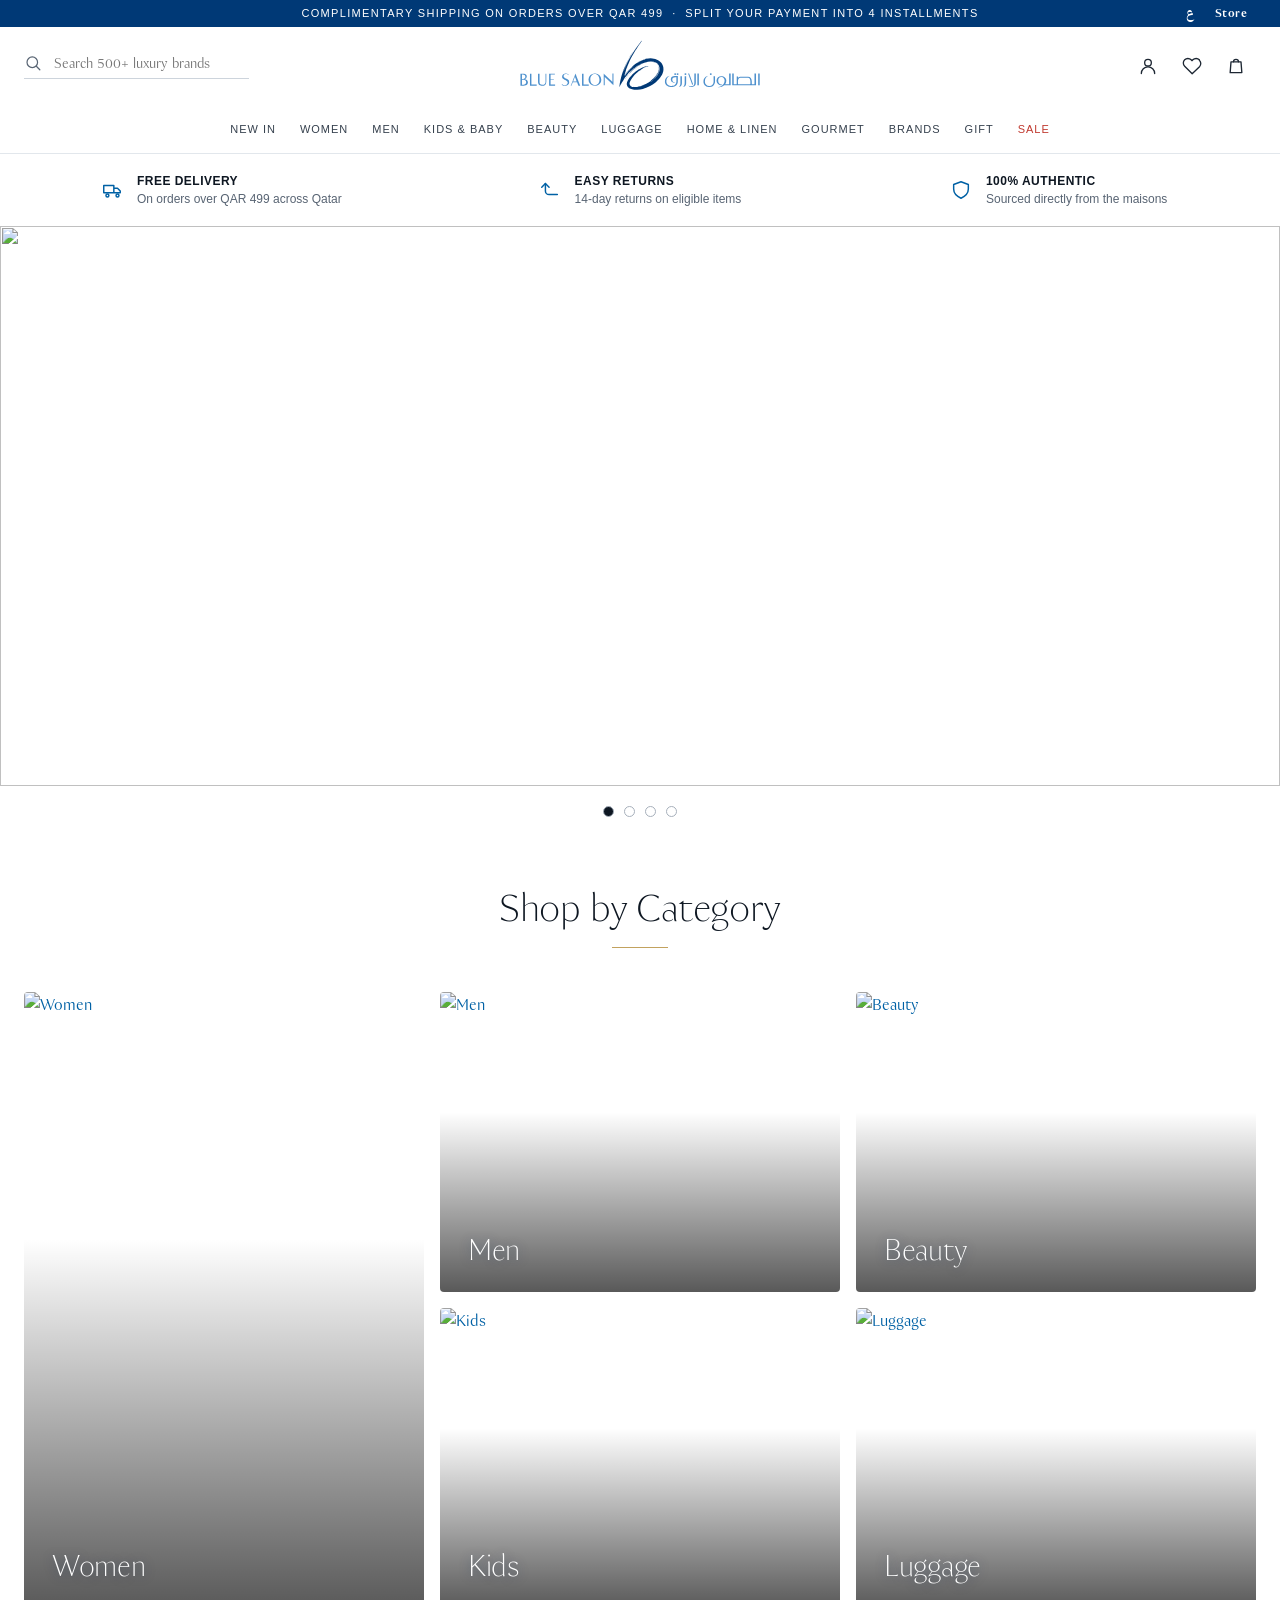
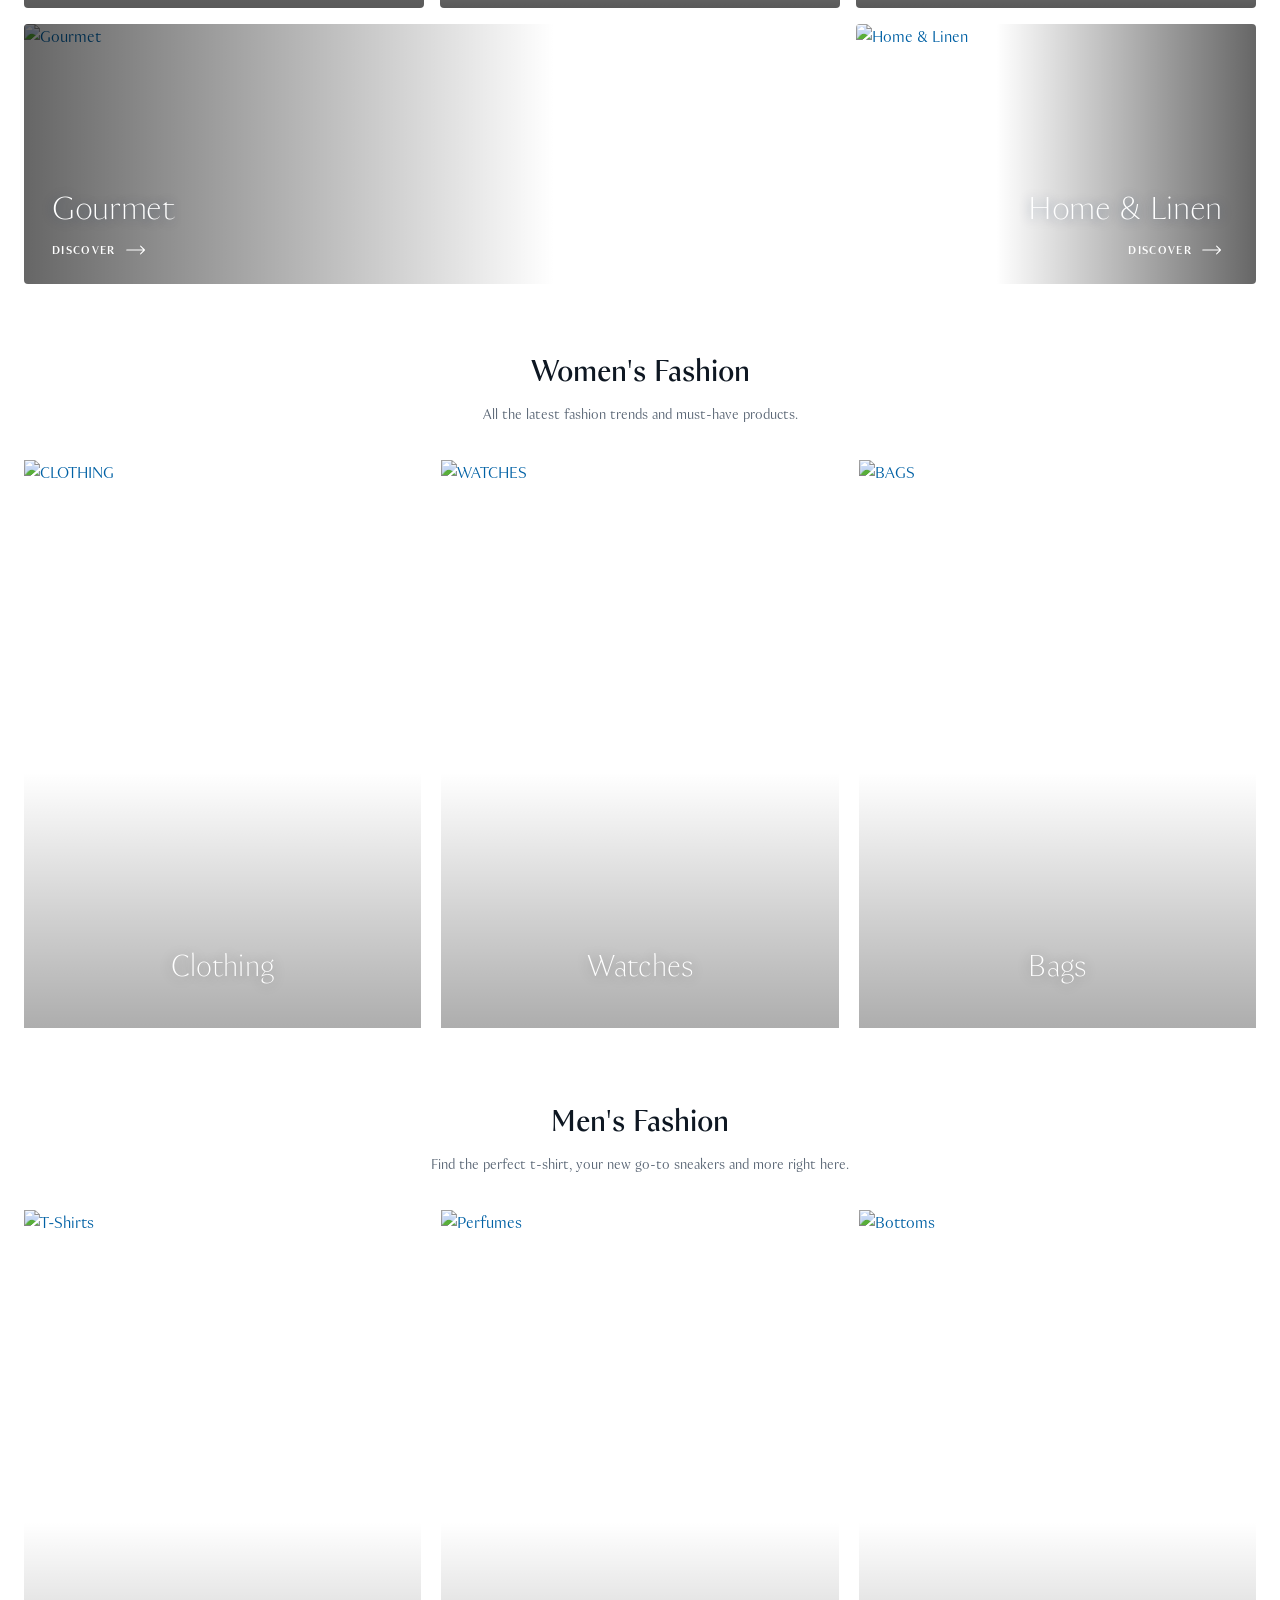
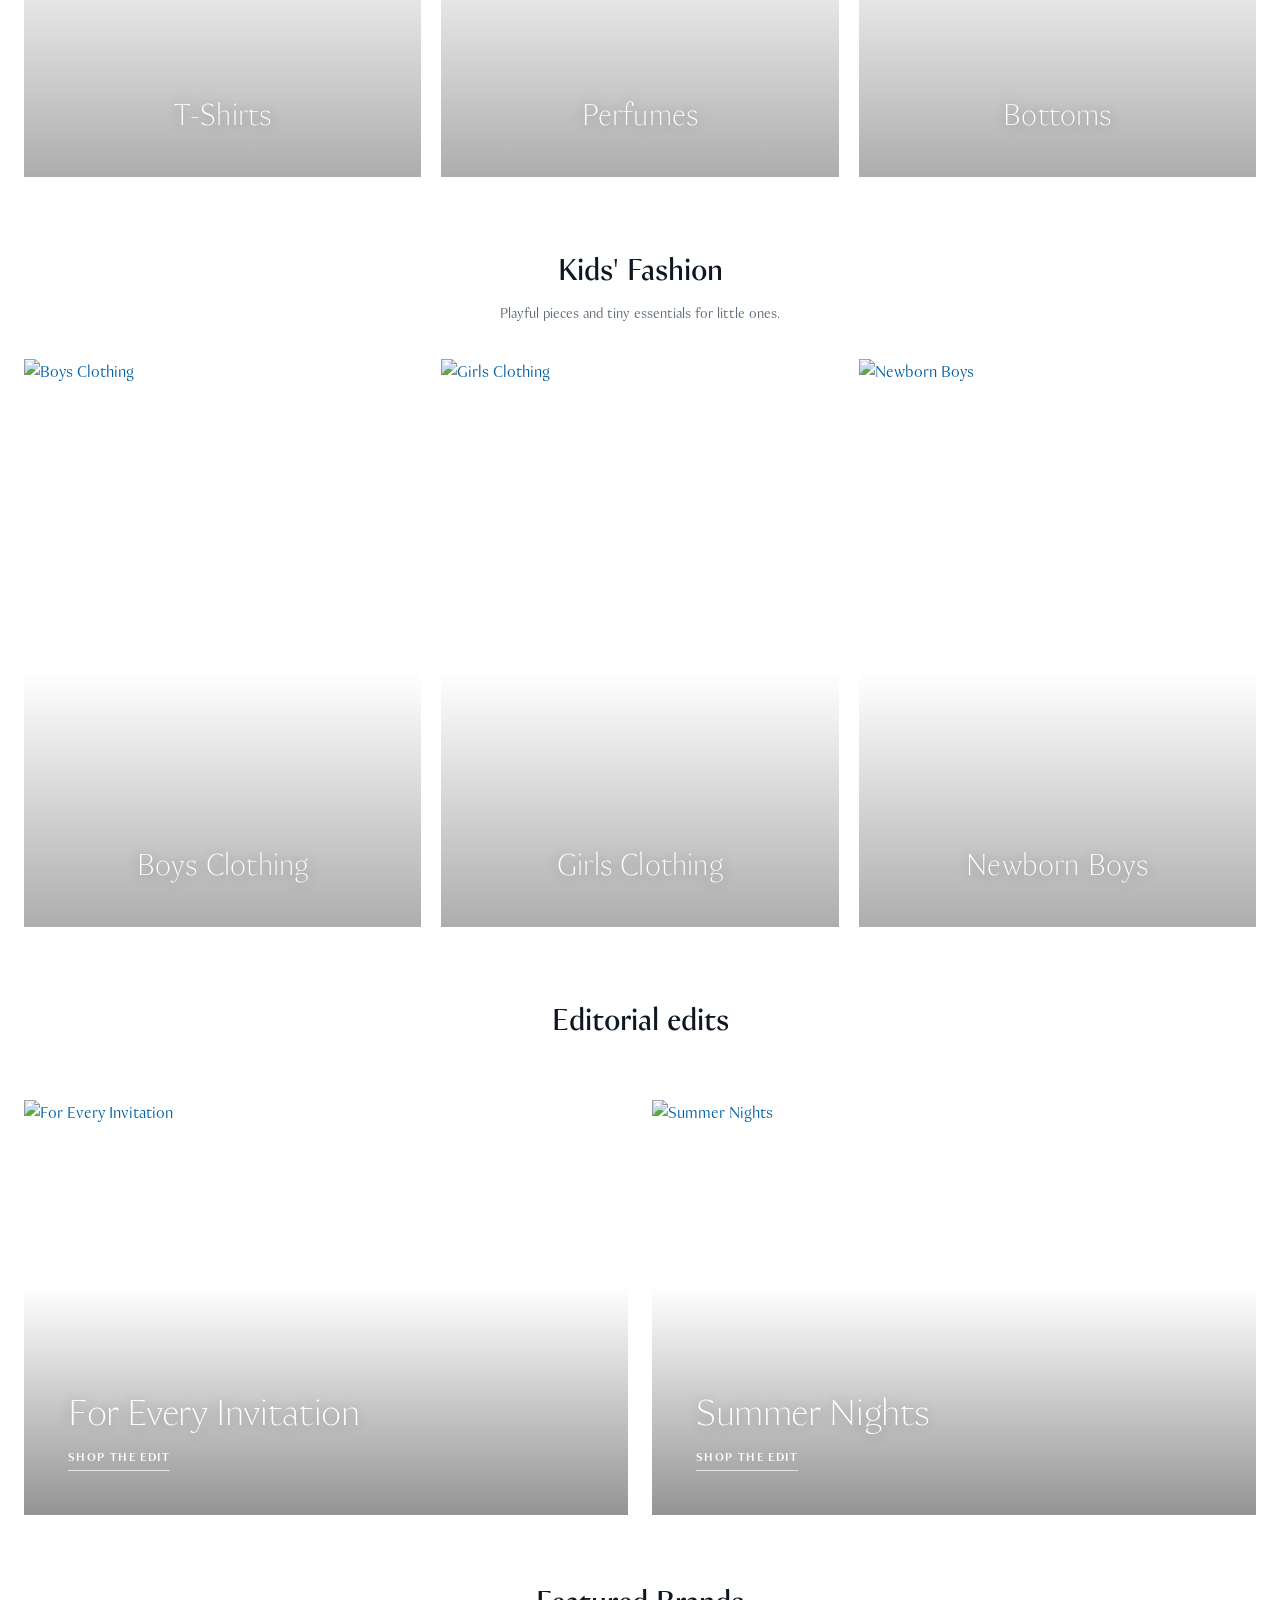
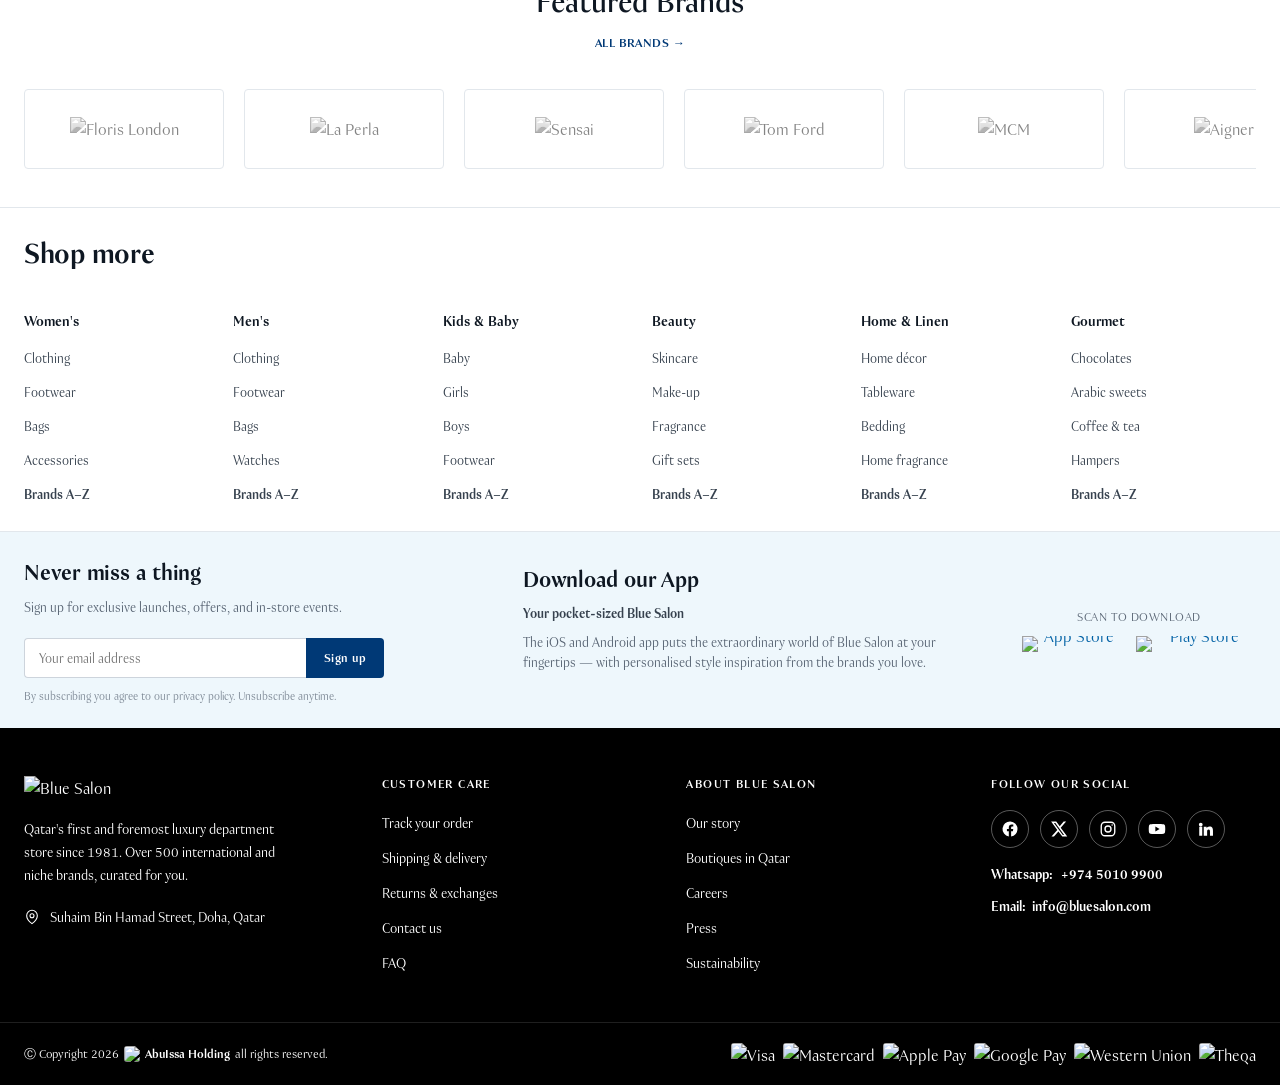
==== commit f5a3b134: "update : changes" ====
--- a/index.html
+++ b/index.html
@@ -16,11 +16,27 @@
 
     <!-- Announcement -->
     <div class="bs-announce">
-      Complimentary shipping on orders over QAR 499 &nbsp;·&nbsp; Split your payment into 4 installments
+      <div class="bs-announce-inner">
+      <span class="bs-announce-msg">Complimentary shipping on orders over QAR 499 &nbsp;·&nbsp; Split your payment into 4 installments</span>
+      <div class="bs-announce-utils">
+        <span class="bs-util-wrap bs-locale">
+          <button class="bs-iconbtn bs-locale-btn" type="button" id="localeBtn" aria-label="Switch language" title="Switch language">
+            <span class="bs-lang-switch is-ar" id="localeLangSwitch" aria-hidden="true">ع</span>
+          </button>
+        </span>
+        <button class="bs-iconbtn bs-locale-btn" type="button" aria-label="Store locator" title="Store locator">
+          <span class="bs-lang-switch">Store</span>
+        </button>
+      </div>
+      </div>
     </div>
 
     <!-- Main bar -->
     <div class="bs-topbar">
+      <!-- Hamburger (mobile only) -->
+      <button class="bs-iconbtn bs-hamburger" type="button" id="hamburgerBtn" aria-label="Menu" aria-expanded="false" aria-controls="mobileDrawer">
+        <svg width="22" height="22" viewBox="0 0 24 24" fill="none" stroke="currentColor" stroke-width="1.6" stroke-linecap="round" stroke-linejoin="round"><path d="M3 6h18M3 12h18M3 18h18"/></svg>
+      </button> 
       <!-- Search -->
       <div class="bs-search">
         <svg width="20" height="20" viewBox="0 0 24 24" fill="none" stroke="currentColor" stroke-width="1.6" stroke-linecap="round" stroke-linejoin="round"><path d="m21 21-4.3-4.3"/><circle cx="11" cy="11" r="7"/></svg>
@@ -32,16 +48,6 @@
       </a>
       <!-- Utilities -->
       <div class="bs-utils">
-        <span class="bs-util-wrap bs-locale">
-          <button class="bs-iconbtn bs-locale-btn" type="button" id="localeBtn" aria-haspopup="true" aria-expanded="false" aria-label="Region and language" title="Region &amp; language">
-            <svg width="20" height="20" viewBox="0 0 24 24" fill="none" stroke="currentColor" stroke-width="1.6" stroke-linecap="round" stroke-linejoin="round"><circle cx="12" cy="12" r="9"/><path d="M3 12h18"/><path d="M12 3a14 14 0 0 1 0 18a14 14 0 0 1 0-18z"/></svg>
-            <!-- <span class="bs-locale-code" id="localeCode">QAR</span> -->
-          </button>
-          <div class="bs-locale-panel" id="localePanel" hidden></div>
-        </span>
-        <button class="bs-iconbtn" type="button" aria-label="Store locator" title="Store locator">
-          <svg width="20" height="20" viewBox="0 0 24 24" fill="none" stroke="currentColor" stroke-width="1.6" stroke-linecap="round" stroke-linejoin="round"><path d="M20 10c0 6-8 12-8 12s-8-6-8-12a8 8 0 0 1 16 0z"/><circle cx="12" cy="10" r="3"/></svg>
-        </button>
         <button class="bs-iconbtn" type="button" aria-label="Account" title="Account">
           <svg width="20" height="20" viewBox="0 0 24 24" fill="none" stroke="currentColor" stroke-width="1.6" stroke-linecap="round" stroke-linejoin="round"><circle cx="12" cy="8" r="4"/><path d="M4 21a8 8 0 0 1 16 0"/></svg>
         </button>
@@ -114,6 +120,18 @@
     </div>
   </header>
 
+  <!-- ════════════════ Mobile drawer (built by app.js) ════════════════ -->
+  <div class="bs-drawer-scrim" id="drawerScrim" hidden></div>
+  <aside class="bs-drawer" id="mobileDrawer" aria-hidden="true" hidden>
+    <div class="bs-drawer-head">
+      <img class="bs-drawer-logo" src="assets/logo-horizontal.svg" alt="Blue Salon">
+      <button class="bs-iconbtn bs-drawer-close" type="button" id="drawerClose" aria-label="Close menu">
+        <svg width="22" height="22" viewBox="0 0 24 24" fill="none" stroke="currentColor" stroke-width="1.7" stroke-linecap="round" stroke-linejoin="round"><path d="M6 6l12 12M18 6L6 18"/></svg>
+      </button>
+    </div>
+    <nav class="bs-drawer-nav" id="drawerNav"></nav>
+  </aside>
+
   <main>
 
     <!-- ════════════════ Hero ════════════════ -->
@@ -128,8 +146,8 @@
       <div class="bs-hero-media">
         <img id="heroImg" src="https://cdn.shopify.com/s/files/1/0370/6444/1991/files/esca.jpg?v=1782906735" alt="">
       </div>
-      <div class="bs-hero-dots" id="heroDots"></div>
     </section>
+    <div class="bs-hero-dots" id="heroDots"></div>
 
 
 
@@ -414,8 +432,12 @@
     </section>
 
     <!-- ════════════════ Editorial edits (two-up) ════════════════ -->
+     
     <section class="edit-duo">
       <div class="edit-duo-inner">
+        <div class="cat-fashion-head">
+          <h2 class="cat-fashion-title">Editorial edits</h2>
+        </div>
 
         <a href="/collections/occasion" class="edit-duo-card">
           <img src="https://cdn.shopify.com/s/files/1/0370/6444/1991/files/womens-fashion_56845cc2-ab69-42ba-ac03-2fe02d90f9bf.jpg?v=1782392049" alt="For Every Invitation" class="edit-duo-img" loading="lazy">
@@ -447,9 +469,6 @@
         </div>
 
         <div class="brands-collection-home-grid-wrapper">
-          <button class="brands-slider-arrow brands-slider-arrow-left" aria-label="Previous" type="button" disabled="">
-            <svg viewBox="0 0 24 24" width="20" height="20" fill="none" stroke="currentColor" stroke-width="1.5" stroke-linecap="round" stroke-linejoin="round"><path d="M15 5l-7 7 7 7"/></svg>
-          </button>
           <div class="brands-collection-home-grid" data-brands-slider="">
 
             <a title="Floris London" href="/collections/floris-london" class="brand-item">
@@ -485,9 +504,6 @@
             </a>
 
           </div>
-          <button class="brands-slider-arrow brands-slider-arrow-right" aria-label="Next" type="button">
-            <svg viewBox="0 0 24 24" width="20" height="20" fill="none" stroke="currentColor" stroke-width="1.5" stroke-linecap="round" stroke-linejoin="round"><path d="M9 5l7 7-7 7"/></svg>
-          </button>
         </div>
       </div>
     </section>
@@ -549,7 +565,7 @@
     <div class="bs-mainfooter">
       <div class="bs-mainfooter-inner">
         <div class="bs-mainfooter-about">
-          <img src="assets/logo-horizontal.svg" alt="Blue Salon">
+          <img src="https://www.bluesalon.com/cdn/shop/files/BS_Logo_horizontal-01-white1.png?v=1644232279" alt="Blue Salon">
           <p>Qatar's first and foremost luxury department store since 1981. Over 500 international and niche brands, curated for you.</p>
 
           <ul class="bs-contact">
@@ -557,49 +573,27 @@
               <svg width="16" height="16" viewBox="0 0 24 24" fill="none" stroke="currentColor" stroke-width="1.6" stroke-linecap="round" stroke-linejoin="round"><path d="M20 10c0 6-8 12-8 12s-8-6-8-12a8 8 0 0 1 16 0z"/><circle cx="12" cy="10" r="3"/></svg>
               <span>Suhaim Bin Hamad Street, Doha, Qatar</span>
             </li>
-            <li>
+            <!-- <li>
               <svg width="16" height="16" viewBox="0 0 24 24" fill="none" stroke="currentColor" stroke-width="1.6" stroke-linecap="round" stroke-linejoin="round"><rect x="3" y="5" width="18" height="14" rx="2"/><path d="m3 7 9 6 9-6"/></svg>
               <a href="mailto:info@bluesalon.com">info@bluesalon.com</a>
             </li>
             <li>
               <svg width="16" height="16" viewBox="0 0 24 24" fill="none" stroke="currentColor" stroke-width="1.6" stroke-linecap="round" stroke-linejoin="round"><path d="M22 16.9v3a2 2 0 0 1-2.2 2 19.8 19.8 0 0 1-8.6-3.1 19.5 19.5 0 0 1-6-6 19.8 19.8 0 0 1-3.1-8.7A2 2 0 0 1 4.1 2h3a2 2 0 0 1 2 1.7c.1.9.3 1.8.6 2.7a2 2 0 0 1-.5 2.1L8 9.6a16 16 0 0 0 6 6l1.1-1.1a2 2 0 0 1 2.1-.5c.9.3 1.8.5 2.7.6a2 2 0 0 1 1.7 2z"/></svg>
               <a href="tel:+97450109900">+974 5010 9900</a>
-            </li>
+            </li> -->
           </ul>
 
-          <ul class="social-icons">
-            <li class="facebook">
-              <a href="https://www.facebook.com/bluesalonqatar/" title="Facebook" target="_blank" rel="noopener" aria-label="Facebook">
-                <svg width="18" height="18" viewBox="0 0 24 24" fill="currentColor"><path d="M22 12a10 10 0 1 0-11.6 9.9v-7H7.9V12h2.5V9.8c0-2.5 1.5-3.9 3.8-3.9 1.1 0 2.2.2 2.2.2v2.5h-1.3c-1.2 0-1.6.8-1.6 1.6V12h2.8l-.4 2.9h-2.4v7A10 10 0 0 0 22 12z"/></svg>
-              </a>
-            </li>
-            <li class="twitter">
-              <a href="https://twitter.com/bluesalonqatar" title="X" target="_blank" rel="noopener" aria-label="X">
-                <svg width="18" height="18" viewBox="0 0 24 24" fill="currentColor"><path d="M18.2 2h3.3l-7.2 8.3L23 22h-6.6l-5.2-6.8L5.3 22H2l7.7-8.8L1.5 2h6.8l4.7 6.2L18.2 2zm-1.2 18h1.8L7.1 3.9H5.2L17 20z"/></svg>
-              </a>
-            </li>
-            <li class="instagram">
-              <a href="https://www.instagram.com/bluesalon/" title="Instagram" target="_blank" rel="noopener" aria-label="Instagram">
-                <svg width="18" height="18" viewBox="0 0 24 24" fill="none" stroke="currentColor" stroke-width="1.8" stroke-linecap="round" stroke-linejoin="round"><rect x="3" y="3" width="18" height="18" rx="5"/><circle cx="12" cy="12" r="4"/><circle cx="17.5" cy="6.5" r="1" fill="currentColor" stroke="none"/></svg>
-              </a>
-            </li>
-            <li class="youtube">
-              <a href="https://www.youtube.com/user/bluesalonqatar" title="YouTube" target="_blank" rel="noopener" aria-label="YouTube">
-                <svg width="18" height="18" viewBox="0 0 24 24" fill="currentColor"><path d="M23 12s0-3.2-.4-4.7a2.5 2.5 0 0 0-1.7-1.7C19.4 5.2 12 5.2 12 5.2s-7.4 0-8.9.4A2.5 2.5 0 0 0 1.4 7.3C1 8.8 1 12 1 12s0 3.2.4 4.7a2.5 2.5 0 0 0 1.7 1.7c1.5.4 8.9.4 8.9.4s7.4 0 8.9-.4a2.5 2.5 0 0 0 1.7-1.7C23 15.2 23 12 23 12zM9.8 15.3V8.7l5.7 3.3-5.7 3.3z"/></svg>
-              </a>
-            </li>
-            <li class="linkedin">
-              <a href="https://www.linkedin.com/company/blue-salon/" title="LinkedIn" target="_blank" rel="noopener" aria-label="LinkedIn">
-                <svg width="18" height="18" viewBox="0 0 24 24" fill="currentColor"><path d="M4.98 3.5A2.5 2.5 0 1 0 5 8.5a2.5 2.5 0 0 0 0-5zM3 9h4v12H3zM9 9h3.8v1.6h.1c.5-1 1.8-2 3.7-2 4 0 4.7 2.6 4.7 6V21h-4v-5.3c0-1.3 0-2.9-1.8-2.9s-2 1.4-2 2.8V21H9z"/></svg>
-              </a>
-            </li>
-          </ul>
         </div>
         <div id="footerCols" class="bs-mainfooter-cols"></div>
       </div>
       <div class="bs-bottomstrip">
         <div class="bs-bottomstrip-inner">
-          <span class="bs-copyright">Ⓒ Copyright 2026 Blue Salon all rights reserved.</span>
+          <span class="bs-copyright">Ⓒ Copyright 2026
+            <a class="bs-copyright-aih" href="https://www.abuissa.com" target="_blank" rel="noopener">
+              <img src="https://www.abuissa.com/wp-content/uploads/2024/09/cropped-aih-favicon-192x192.png" alt="AbuIssa Holding" width="16" height="16" loading="lazy">
+              AbuIssa Holding
+            </a>
+            all rights reserved.</span>
           <ul class="payment-methods">
             <li><img src="//www.bluesalon.com/cdn/shop/files/Visa_Inverted_x32_5700ab8c-cb49-4355-83c3-4d1146a8076c_x32.png?v=1644226717" alt="Visa" loading="lazy"></li>
             <li><img src="//www.bluesalon.com/cdn/shop/files/mastercard-logo-design-history-1979_x32.jpg?v=1644232735" alt="Mastercard" loading="lazy"></li>
--- a/app.css
+++ b/app.css
@@ -62,9 +62,51 @@
   font-size: 11px;
   letter-spacing: var(--ls-wider);
   text-transform: uppercase;
-  padding: 5px 16px;
+  padding: 5px 0;
   font-weight: 500;
 }
+/* Constrain to the same container width as the top bar */
+.bs-announce-inner {
+  position: relative;
+  max-width: var(--container-max);
+  margin: 0 auto;
+  padding: 0 24px;
+}
+.bs-announce-msg { display: block; }
+
+/* Locale + store locator utilities pinned to the right edge of the container */
+.bs-announce-utils {
+  position: absolute;
+  top: 50%;
+  right: 24px;
+  transform: translateY(-50%);
+  display: flex;
+  align-items: center;
+  gap: 2px;
+}
+[dir="rtl"] .bs-announce-utils { right: auto; left: 24px; }
+.bs-announce-utils .bs-iconbtn {
+  width: 30px;
+  height: 30px;
+  color: #fff;
+}
+.bs-announce-utils .bs-iconbtn svg { width: 18px; height: 18px; }
+.bs-announce-utils .bs-iconbtn:hover { background: rgba(255, 255, 255, 0.15); }
+.bs-announce-utils .bs-locale-btn { width: auto; padding: 0 8px; }
+.bs-announce-utils .bs-locale-panel { color: var(--text-strong); }
+
+/* Single language-code label showing the active language (EN / ع) */
+.bs-lang-switch {
+  display: inline-flex;
+  align-items: center;
+  justify-content: center;
+  font-family: var(--font-sans);
+  font-size: 12px;
+  font-weight: 600;
+  letter-spacing: 0.04em;
+  line-height: 1;
+}
+.bs-lang-switch.is-ar { font-size: 14px; }
 
 .bs-topbar {
   max-width: var(--container-max);
@@ -77,15 +119,24 @@
   gap: 16px;
 }
 
-/* Search — bottom border only */
+/* Search — bottom border only (spanning 3/4 of the width) */
 .bs-search {
+  position: relative;
   display: flex;
   align-items: center;
   gap: 10px;
   max-width: 300px;
   color: var(--ink-600);
-  border-bottom: 1px solid var(--border-default);
   padding-bottom: 6px;
+}
+.bs-search::after {
+  content: "";
+  position: absolute;
+  bottom: 0;
+  inset-inline-start: 0;
+  width: 75%;
+  height: 1px;
+  background: var(--border-default);
 }
 .bs-search input {
   border: 0;
@@ -271,10 +322,10 @@
 
 .bs-nav-root .bs-nav { background: var(--paper); }
 .bs-nav-root .bs-nav-inner { display: flex; align-items: stretch; justify-content: center; padding: 0 24px; max-width: var(--container-max); margin: 0 auto; position: relative; border-bottom: 1px solid var(--border-subtle); }
-.bs-nav-root .bs-nav-item { padding: 16px 18px; font-size: 12px; font-weight: 500; letter-spacing: 1.2px; color: var(--text-body); cursor: pointer; position: relative; transition: color .15s; text-transform: uppercase; white-space: nowrap; }
+.bs-nav-root .bs-nav-item { padding: 16px 12px; font-size: 11px; font-weight: 500; letter-spacing: 1px; color: var(--text-body); cursor: pointer; position: relative; transition: color .15s; text-transform: uppercase; white-space: nowrap; }
 .bs-nav-root .bs-nav-item:hover { color: var(--color-primary); }
 .bs-nav-root .bs-nav-item.active { color: var(--color-primary); }
-.bs-nav-root .bs-nav-item.active::after { content: ''; position: absolute; bottom: -1px; left: 18px; right: 18px; height: 2px; background: var(--color-primary); }
+.bs-nav-root .bs-nav-item.active::after { content: ''; position: absolute; bottom: -1px; left: 12px; right: 12px; height: 2px; background: var(--color-primary); }
 .bs-nav-root .bs-nav-item.sale { color: var(--sale); }
 .bs-nav-root .bs-nav-item.sale.active::after { background: var(--sale); }
 
@@ -357,12 +408,10 @@
 }
 .bs-hero-title { font-size: 52px; font-weight: 700; color: var(--ink-900); line-height: 1.1; margin: 0 0 14px; }
 .bs-hero-sub { font-size: 15px; color: var(--text-muted); margin: 0 0 32px; line-height: 1.6; }
-.bs-hero-dots { position: absolute; bottom: 28px; left: 72px; z-index: 2; display: flex; gap: 8px; align-items: center; }
-.bs-hero.is-full .bs-hero-dot { border-color: rgba(255,255,255,.85); }
-.bs-hero.is-full .bs-hero-dot.is-active { background: #fff; }
+.bs-hero-dots { display: flex; gap: 10px; align-items: center; justify-content: center; padding: 20px 0; }
 .bs-hero-dot {
-  width: 8px;
-  height: 8px;
+  width: 11px;
+  height: 11px;
   padding: 0;
   border-radius: 50%;
   cursor: pointer;
@@ -381,7 +430,7 @@
 .bs-section-cats {
   max-width: var(--container-max);
   margin: 0 auto;
-  padding: var(--space-12) 24px var(--space-10);
+  padding: var(--space-9) 24px var(--space-7);
 }
 .bs-cats-grid { display: grid; grid-template-columns: repeat(6, 1fr); gap: 16px; margin-top: 36px; }
 .bs-cat-link { text-decoration: none; }
@@ -413,7 +462,7 @@
 .bs-shopcat-inner {
   max-width: var(--container-max);
   margin: 0 auto;
-  padding: var(--space-12) 24px var(--space-10);
+  padding: var(--space-9) 24px var(--space-7);
 }
 
 /* Centered editorial header with gold rule */
@@ -563,7 +612,7 @@
 /* ── Category fashion sliders (Women / Men) ───────────────────
    Selectors are generic so any "<prefix>-collection-home-*" block
    (women, men, …) shares the same styling. */
-.cat-fashion { padding: var(--space-10) 0; }
+.cat-fashion { padding: var(--space-7) 0; }
 .cat-fashion-women { background: var(--paper); }
 .cat-fashion-men { background: var(--paper); }
 .cat-fashion-kids { background: var(--paper); }
@@ -700,12 +749,34 @@
 }
 .cat-fashion-sub-link:hover { text-decoration: underline; text-underline-offset: 3px; }
 
+/* Auto-scrolling brands marquee (no arrows, no manual scroll) */
+.cat-fashion-brands .brands-collection-home-grid {
+  overflow: hidden;
+  scroll-snap-type: none;
+  padding: 2px 0 6px;
+}
+.brands-marquee-track {
+  display: flex;
+  width: max-content;
+  animation: brands-marquee 45s linear infinite;
+}
+.cat-fashion-brands .brands-collection-home-grid:hover .brands-marquee-track { animation-play-state: paused; }
+@keyframes brands-marquee {
+  from { transform: translateX(0); }
+  to   { transform: translateX(-50%); }
+}
+@media (prefers-reduced-motion: reduce) {
+  .brands-marquee-track { animation: none; }
+  .cat-fashion-brands .brands-collection-home-grid { overflow-x: auto; }
+}
+
 /* Brand logo tiles (opt out of the portrait-card styling) */
 .brand-item {
-  flex: 0 0 calc((100% - 100px) / 6);
+  flex: 0 0 auto;
+  width: 200px;
+  margin-inline-end: 20px;
   display: flex;
   align-items: stretch;
-  scroll-snap-align: start;
   text-decoration: none;
 }
 .brand-item:hover { text-decoration: none; }
@@ -714,8 +785,8 @@
   align-items: center;
   justify-content: center;
   width: 100%;
-  min-height: 120px;
-  padding: 22px;
+  min-height: 80px;
+  padding: 12px 16px;
   background: #fff;
   border: 1px solid var(--border-subtle);
   border-radius: var(--radius-sm);
@@ -734,11 +805,10 @@
 }
 .brand-item:hover .brand-logo img { filter: none; opacity: 1; }
 
-@media (max-width: 1000px) { .brand-item { flex-basis: calc((100% - 60px) / 4); } }
-@media (max-width: 560px) { .brand-item { flex-basis: calc((100% - 20px) / 2.4); } }
+@media (max-width: 560px) { .brand-item { width: 150px; margin-inline-end: 14px; } }
 
 /* ── Editorial edits (two-up banners) ─────────────────────── */
-.edit-duo { padding: var(--space-10) 0; }
+.edit-duo { padding: var(--space-7) 0; }
 .edit-duo-inner {
   max-width: var(--container-max);
   margin: 0 auto;
@@ -747,6 +817,7 @@
   grid-template-columns: 1fr 1fr;
   gap: 24px;
 }
+.edit-duo-inner .cat-fashion-head { grid-column: 1 / -1; }
 .edit-duo-card {
   position: relative;
   display: block;
@@ -813,7 +884,7 @@
 .bs-section-trending {
   max-width: var(--container-max);
   margin: 0 auto;
-  padding: 0 24px var(--space-12);
+  padding: 0 24px var(--space-9);
 }
 .bs-trending-head { display: flex; justify-content: space-between; align-items: flex-end; }
 .bs-viewall { font-size: 12px; letter-spacing: var(--ls-wider); text-transform: uppercase; font-weight: 600; color: var(--color-primary); }
@@ -899,7 +970,7 @@
 .bs-editorial-inner {
   max-width: var(--container-max);
   margin: 0 auto;
-  padding: var(--space-12) 24px;
+  padding: var(--space-9) 24px;
   display: grid;
   grid-template-columns: 1fr 1fr;
   gap: 56px;
@@ -916,7 +987,7 @@
 .bs-footer { font-family: var(--font-sans); color: var(--ink-900); }
 
 /* Shop more */
-.bs-shopmore { background: #fff; border-top: 1px solid var(--border-subtle); padding: 48px 24px 52px; }
+.bs-shopmore { background: #fff; border-top: 1px solid var(--border-subtle); padding: 24px 24px 26px; }
 .bs-shopmore-inner { max-width: var(--container-max); margin: 0 auto; }
 .bs-shopmore h2 { font-size: 28px; font-weight: 700; margin: 0 0 36px; letter-spacing: -0.01em; }
 .bs-shopmore-grid { display: grid; grid-template-columns: repeat(6, 1fr); gap: 24px; }
@@ -926,7 +997,7 @@
 .bs-shopmore a.is-strong { font-weight: 600; }
 
 /* Newsletter / app band */
-.bs-appband { background: var(--blue-50); border-top: 1px solid var(--border-subtle); padding: 48px 24px; }
+.bs-appband { background: var(--blue-50); border-top: 1px solid var(--border-subtle); padding: 24px 24px; }
 .bs-appband-inner {
   max-width: var(--container-max);
   margin: 0 auto;
@@ -983,7 +1054,7 @@
 }
 
 /* Main footer */
-.bs-mainfooter { background: #F6F6F6; }
+.bs-mainfooter { background: #000; color: #fff; }
 .bs-mainfooter-inner {
   max-width: var(--container-max);
   margin: 0 auto;
@@ -994,17 +1065,47 @@
 }
 .bs-mainfooter-cols { display: contents; }
 .bs-mainfooter-about img { height: 34px; margin-bottom: 18px; }
-.bs-mainfooter-about p { font-size: 13.5px; line-height: 1.7; color: var(--text-muted); max-width: 260px; margin: 0; }
+.bs-mainfooter-about p { font-size: 13.5px; line-height: 1.7; color: #fff; max-width: 260px; margin: 0; }
 
 /* Contact details */
 .bs-contact { list-style: none; margin: 20px 0 0; padding: 0; display: flex; flex-direction: column; gap: 11px; }
-.bs-contact li { display: flex; align-items: center; gap: 10px; font-size: 13.5px; color: var(--text-muted); }
-.bs-contact svg { flex: none; color: var(--blue-700); }
-.bs-contact a { color: var(--text-muted); text-decoration: none; }
-.bs-contact a:hover { color: var(--color-primary); text-decoration: underline; text-underline-offset: 3px; }
+.bs-contact li { display: flex; align-items: center; gap: 10px; font-size: 13.5px; color: #fff; }
+.bs-contact svg { flex: none; color: #fff; }
+.bs-contact a { color: #fff; text-decoration: none; }
+.bs-contact a:hover { color: #fff; text-decoration: underline; text-underline-offset: 3px; }
 
 /* Social icons */
-.social-icons { list-style: none; margin: 22px 0 0; padding: 0; display: flex; align-items: center; gap: 10px; }
+.social-icons { list-style: none; margin: 0; padding: 0; display: flex; align-items: center; flex-wrap: wrap; gap: 10px; }
+.bs-mainfooter-cols .social-icons { flex-direction: row; }
+
+/* WhatsApp / contact number under the social icons */
+.footer-whatsapp {
+  display: flex;
+  width: fit-content;
+  align-items: center;
+  gap: 8px;
+  margin-top: 16px;
+  font-size: 14px;
+  font-weight: 600;
+  color: #fff;
+  text-decoration: none;
+}
+.footer-whatsapp svg { flex: none; color: #25D366; }
+.footer-whatsapp:hover { color: #fff; }
+
+/* Email contact under WhatsApp */
+.footer-email {
+  display: flex;
+  width: fit-content;
+  align-items: center;
+  gap: 6px;
+  margin-top: 12px;
+  font-size: 14px;
+  font-weight: 600;
+  color: #fff;
+  text-decoration: none;
+}
+.footer-email:hover { color: #fff; }
 .social-icons a {
   display: inline-flex;
   align-items: center;
@@ -1012,17 +1113,18 @@
   width: 38px;
   height: 38px;
   border-radius: var(--radius-circle);
-  border: 1px solid var(--border-subtle);
-  color: var(--ink-800);
+  border: 1px solid rgba(255,255,255,0.35);
+  color: #fff;
   transition: background var(--dur-base) var(--ease-standard),
               color var(--dur-base) var(--ease-standard),
               border-color var(--dur-base) var(--ease-standard);
 }
-.social-icons a:hover { background: var(--color-primary); color: #fff; border-color: var(--color-primary); }
-.bs-mainfooter h4 { font-size: 11.5px; letter-spacing: var(--ls-wider); text-transform: uppercase; color: var(--ink-900); margin: 0 0 16px; }
+.social-icons a:hover { background: #fff; color: #0a1420; border-color: #fff; }
+.bs-mainfooter h4 { font-size: 11.5px; letter-spacing: var(--ls-wider); text-transform: uppercase; color: #fff; margin: 0 0 16px; }
 .bs-mainfooter-cols ul { list-style: none; padding: 0; margin: 0; display: flex; flex-direction: column; gap: 11px; }
-.bs-mainfooter-cols a { font-size: 13.5px; color: var(--text-body); text-decoration: none; }
-.bs-bottomstrip { border-top: 1px solid var(--border-subtle); }
+.bs-mainfooter-cols a { font-size: 13.5px; color: #fff; text-decoration: none; }
+.bs-mainfooter-cols a:hover { color: #fff; }
+.bs-bottomstrip { border-top: 1px solid rgba(255,255,255,0.12); }
 .bs-bottomstrip-inner {
   max-width: var(--container-max);
   margin: 0 auto;
@@ -1033,7 +1135,24 @@
   flex-wrap: wrap;
   gap: 12px;
 }
-.bs-copyright { font-size: 12px; color: var(--text-muted); }
+.bs-copyright {
+  display: inline-flex;
+  align-items: center;
+  flex-wrap: wrap;
+  gap: 5px;
+  font-size: 12px;
+  color: #fff;
+}
+.bs-copyright-aih {
+  display: inline-flex;
+  align-items: center;
+  gap: 5px;
+  color: #fff;
+  text-decoration: none;
+  font-weight: 600;
+}
+.bs-copyright-aih img { width: 16px; height: 16px; border-radius: 3px; }
+.bs-copyright-aih:hover { color: #fff; }
 .payment-methods {
   list-style: none;
   display: flex;
@@ -1050,3 +1169,220 @@
   display: block;
   border-radius: 3px;
 }
+
+/* ── Mobile hamburger + slide-in drawer ───────────────────────
+   The hamburger is hidden on desktop and revealed at ≤900 (see
+   the responsive block below); the drawer stays off-canvas until
+   app.js opens it, so desktop is never affected. */
+.bs-hamburger { display: none; margin-left: -6px; }
+
+.bs-drawer-scrim {
+  position: fixed;
+  inset: 0;
+  z-index: 400;
+  background: rgba(0, 42, 87, 0.42);
+  opacity: 0;
+  transition: opacity var(--dur-base, .28s) var(--ease-standard, ease);
+}
+.bs-drawer-scrim.is-open { opacity: 1; }
+.bs-drawer-scrim[hidden] { display: none; }
+
+.bs-drawer {
+  position: fixed;
+  top: 0;
+  left: 0;
+  z-index: 500;
+  width: min(86vw, 360px);
+  height: 100%;
+  background: var(--paper);
+  display: flex;
+  flex-direction: column;
+  transform: translateX(-100%);
+  transition: transform var(--dur-slow, .3s) var(--ease-standard, ease);
+  box-shadow: var(--shadow-lg);
+  overflow: hidden;
+}
+.bs-drawer.is-open { transform: translateX(0); }
+.bs-drawer[hidden] { display: none; }
+[dir="rtl"] .bs-drawer { left: auto; right: 0; transform: translateX(100%); }
+[dir="rtl"] .bs-drawer.is-open { transform: translateX(0); }
+
+.bs-drawer-head {
+  flex: none;
+  display: flex;
+  align-items: center;
+  justify-content: space-between;
+  padding: 14px 16px;
+  border-bottom: 1px solid var(--border-subtle);
+}
+.bs-drawer-logo { height: 34px; display: block; }
+
+.bs-drawer-nav {
+  flex: 1;
+  overflow-y: auto;
+  -webkit-overflow-scrolling: touch;
+  padding: 4px 0 32px;
+}
+
+/* Accordion rows */
+.bs-drawer-item { border-bottom: 1px solid var(--border-subtle); }
+.bs-drawer-link {
+  display: flex;
+  align-items: center;
+  justify-content: space-between;
+  gap: 12px;
+  width: 100%;
+  padding: 15px 20px;
+  background: none;
+  border: 0;
+  cursor: pointer;
+  font-family: 'League Spartan', sans-serif;
+  font-size: 14px;
+  font-weight: 500;
+  letter-spacing: 1px;
+  text-transform: uppercase;
+  color: var(--text-body);
+  text-align: left;
+}
+.bs-drawer-link:hover { color: var(--color-primary); }
+.bs-drawer-link.sale { color: var(--sale); }
+.bs-drawer-chev {
+  flex: none;
+  color: var(--text-muted);
+  transition: transform var(--dur-base, .25s) var(--ease-standard, ease);
+}
+.bs-drawer-item.is-open > .bs-drawer-link .bs-drawer-chev { transform: rotate(90deg); }
+
+/* Sub-panel carries the reused mega-menu markup, flattened */
+.bs-drawer-sub { display: none; padding: 0 20px 16px; }
+.bs-drawer-item.is-open > .bs-drawer-sub { display: block; }
+.bs-drawer .bs-mega {
+  display: block;
+  min-height: 0;
+  padding: 2px 0 0;
+  gap: 0;
+  border: 0;
+  box-shadow: none;
+  grid-template-columns: none !important;
+}
+.bs-drawer .bs-col { margin-bottom: 16px; }
+.bs-drawer .bs-col:last-child { margin-bottom: 0; }
+.bs-drawer .bs-col h4 { margin: 0 0 8px; }
+.bs-drawer .bs-col h4.sub { margin-top: 14px; }
+.bs-drawer .bs-az { grid-template-columns: repeat(5, 1fr); }
+.bs-drawer .bs-edit { display: none; } /* drop promo cards in the compact drawer */
+
+/* ════════════════════════════════════════════════════════════
+   RESPONSIVE — header, hero, services and footer.
+   The mid-page grids (shop-by-category, sliders, brands,
+   edit-duo) carry their own breakpoints above; the rules here
+   cover the shell that was desktop-only until now.
+   Breakpoints: 1024 (tablet-l) · 768 (tablet-p) · 560 (phone-l)
+   · 400 (phone-s).
+   ════════════════════════════════════════════════════════════ */
+
+/* ── ≤1024: tighten the top bar and let the nav scroll ─────── */
+@media (max-width: 1024px) {
+  .bs-topbar { padding: 0 16px; height: 70px; gap: 12px; }
+  .bs-search { max-width: 220px; }
+  .bs-logo img { height: 48px; }
+
+  /* 11 nav items no longer fit — become a horizontal scroller.
+     The hover mega-menu is desktop-only, so clipping it here is
+     acceptable; touch users get a clean swipeable strip. */
+  .bs-nav-root .bs-nav-inner {
+    justify-content: flex-start;
+    overflow-x: auto;
+    scrollbar-width: none;
+    -ms-overflow-style: none;
+    -webkit-overflow-scrolling: touch;
+  }
+  .bs-nav-root .bs-nav-inner::-webkit-scrollbar { display: none; }
+  .bs-nav-root .bs-nav-item { padding: 14px 14px; letter-spacing: 1px; }
+}
+
+/* ── ≤900: swap the nav strip for a hamburger, stack the hero ─ */
+@media (max-width: 900px) {
+  /* Mobile navigation: hide the horizontal strip, show hamburger */
+  #navZone { display: none; }
+  .bs-hamburger { display: inline-flex; }
+  .bs-topbar { grid-template-columns: auto 1fr auto; }
+  .bs-search { display: none; }
+  .bs-logo { justify-self: center; }
+
+  .bs-hero {
+    grid-template-columns: 1fr;
+    height: auto;
+  }
+  .bs-hero-media { aspect-ratio: 16 / 10; }
+  .bs-hero-panel { padding: 30px 28px 40px; text-align: center; align-items: center; }
+  .bs-hero-title { font-size: 38px; }
+  .bs-hero-sub { font-size: 14px; margin-bottom: 24px; }
+  .bs-hero-dots { padding: 16px 0; }
+
+  .bs-shopcat-title { font-size: 34px; }
+}
+
+/* ── ≤768: compact services + trim container padding ──────── */
+@media (max-width: 768px) {
+  .bs-services-inner { gap: 12px; padding: 14px 16px; }
+  .bs-service { flex-direction: column; text-align: center; gap: 6px; }
+  .bs-service-sub { display: none; }
+
+  .bs-shopcat-inner,
+  .cat-fashion-inner,
+  .edit-duo-inner,
+  .bs-shopmore-inner { padding-left: 16px; padding-right: 16px; }
+  .bs-nav-root .bs-nav-inner { padding: 0 16px; }
+
+  /* Footer: collapse the multi-column bands */
+  .bs-appband-inner {
+    grid-template-columns: 1fr 1fr;
+    gap: 32px;
+    align-items: start;
+  }
+  .bs-qr { grid-column: 1 / -1; text-align: left; }
+  .bs-mainfooter-inner { grid-template-columns: 1fr 1fr; gap: 28px 32px; }
+  .bs-mainfooter-about { grid-column: 1 / -1; }
+  .bs-shopmore-grid { grid-template-columns: repeat(3, 1fr); gap: 20px 24px; }
+}
+
+/* ── ≤560: single-column shell for phones ─────────────────── */
+@media (max-width: 560px) {
+  /* Top bar: hamburger · centered logo · utilities (grid set at ≤900) */
+  .bs-topbar { height: 58px; padding: 0 10px; gap: 4px; }
+  .bs-logo img { height: 38px; }
+  .bs-iconbtn { width: 36px; height: 36px; }
+  .bs-utils { gap: 0; }
+  .bs-announce { font-size: 10px; }
+  .bs-announce-inner { padding: 0 10px; }
+  .bs-announce-msg { padding: 0 60px; }
+  .bs-announce-utils { right: 10px; gap: 0; }
+  .bs-announce-utils .bs-iconbtn { width: 28px; height: 28px; }
+  .bs-announce-utils .bs-iconbtn svg { width: 16px; height: 16px; }
+
+  .bs-hero-title { font-size: 30px; }
+  .bs-hero-panel { padding: 26px 20px 34px; }
+  .bs-hero-media { aspect-ratio: 4 / 3; }
+  .bs-shopcat-title { font-size: 30px; }
+
+  .bs-appband { padding: 18px 16px; }
+  .bs-appband-inner { grid-template-columns: 1fr; gap: 28px; }
+  .bs-newsletter-form { max-width: none; }
+  .foot-qr-code { flex-wrap: wrap; }
+
+  .bs-shopmore { padding: 20px 16px 22px; }
+  .bs-shopmore h2 { font-size: 22px; margin-bottom: 24px; }
+  .bs-shopmore-grid { grid-template-columns: repeat(2, 1fr); gap: 22px 18px; }
+
+  .bs-mainfooter-inner { padding: 36px 16px; }
+  .bs-bottomstrip-inner { padding: 16px; justify-content: center; text-align: center; }
+}
+
+/* ── ≤400: last squeeze for small phones ──────────────────── */
+@media (max-width: 400px) {
+  .bs-nav-root .bs-nav-item { padding: 12px 11px; }
+  .bs-hero-title { font-size: 26px; }
+  .bs-mainfooter-inner { grid-template-columns: 1fr; }
+  .bs-utils { gap: 0; }
+}
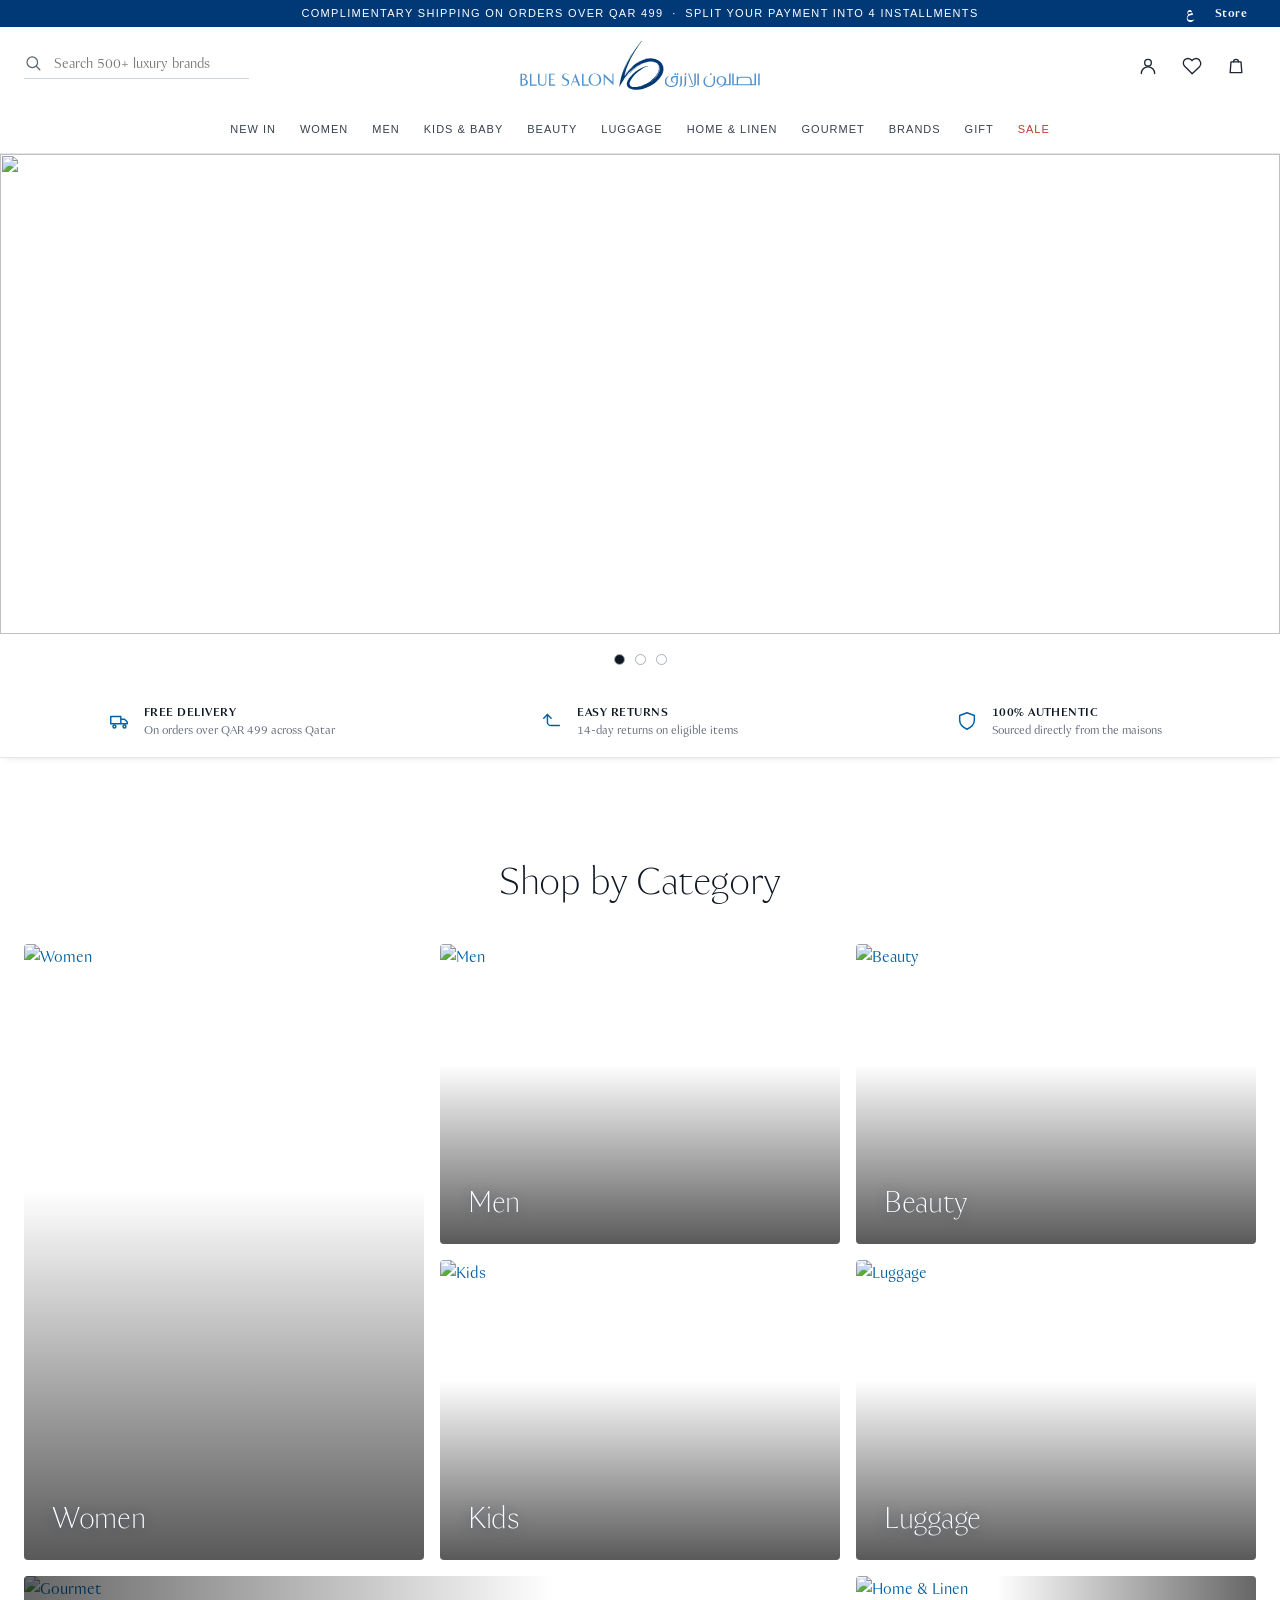
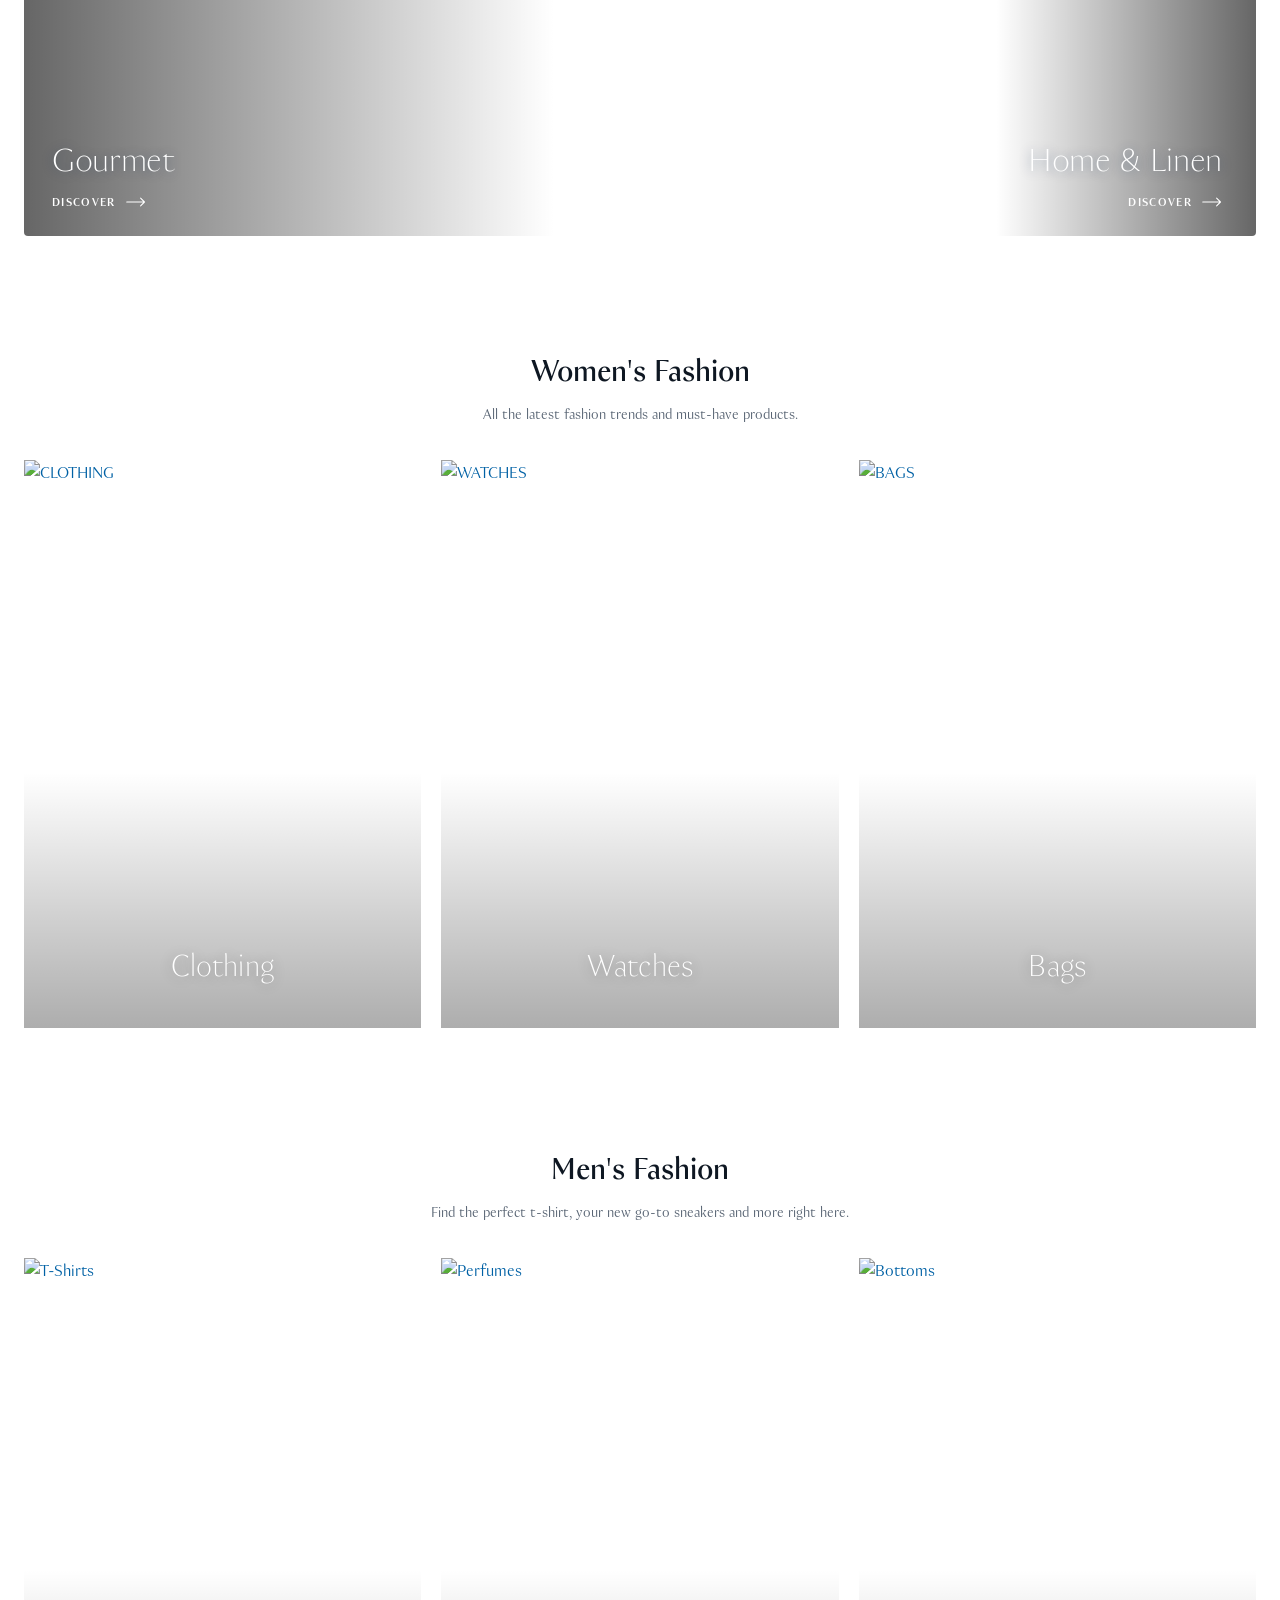
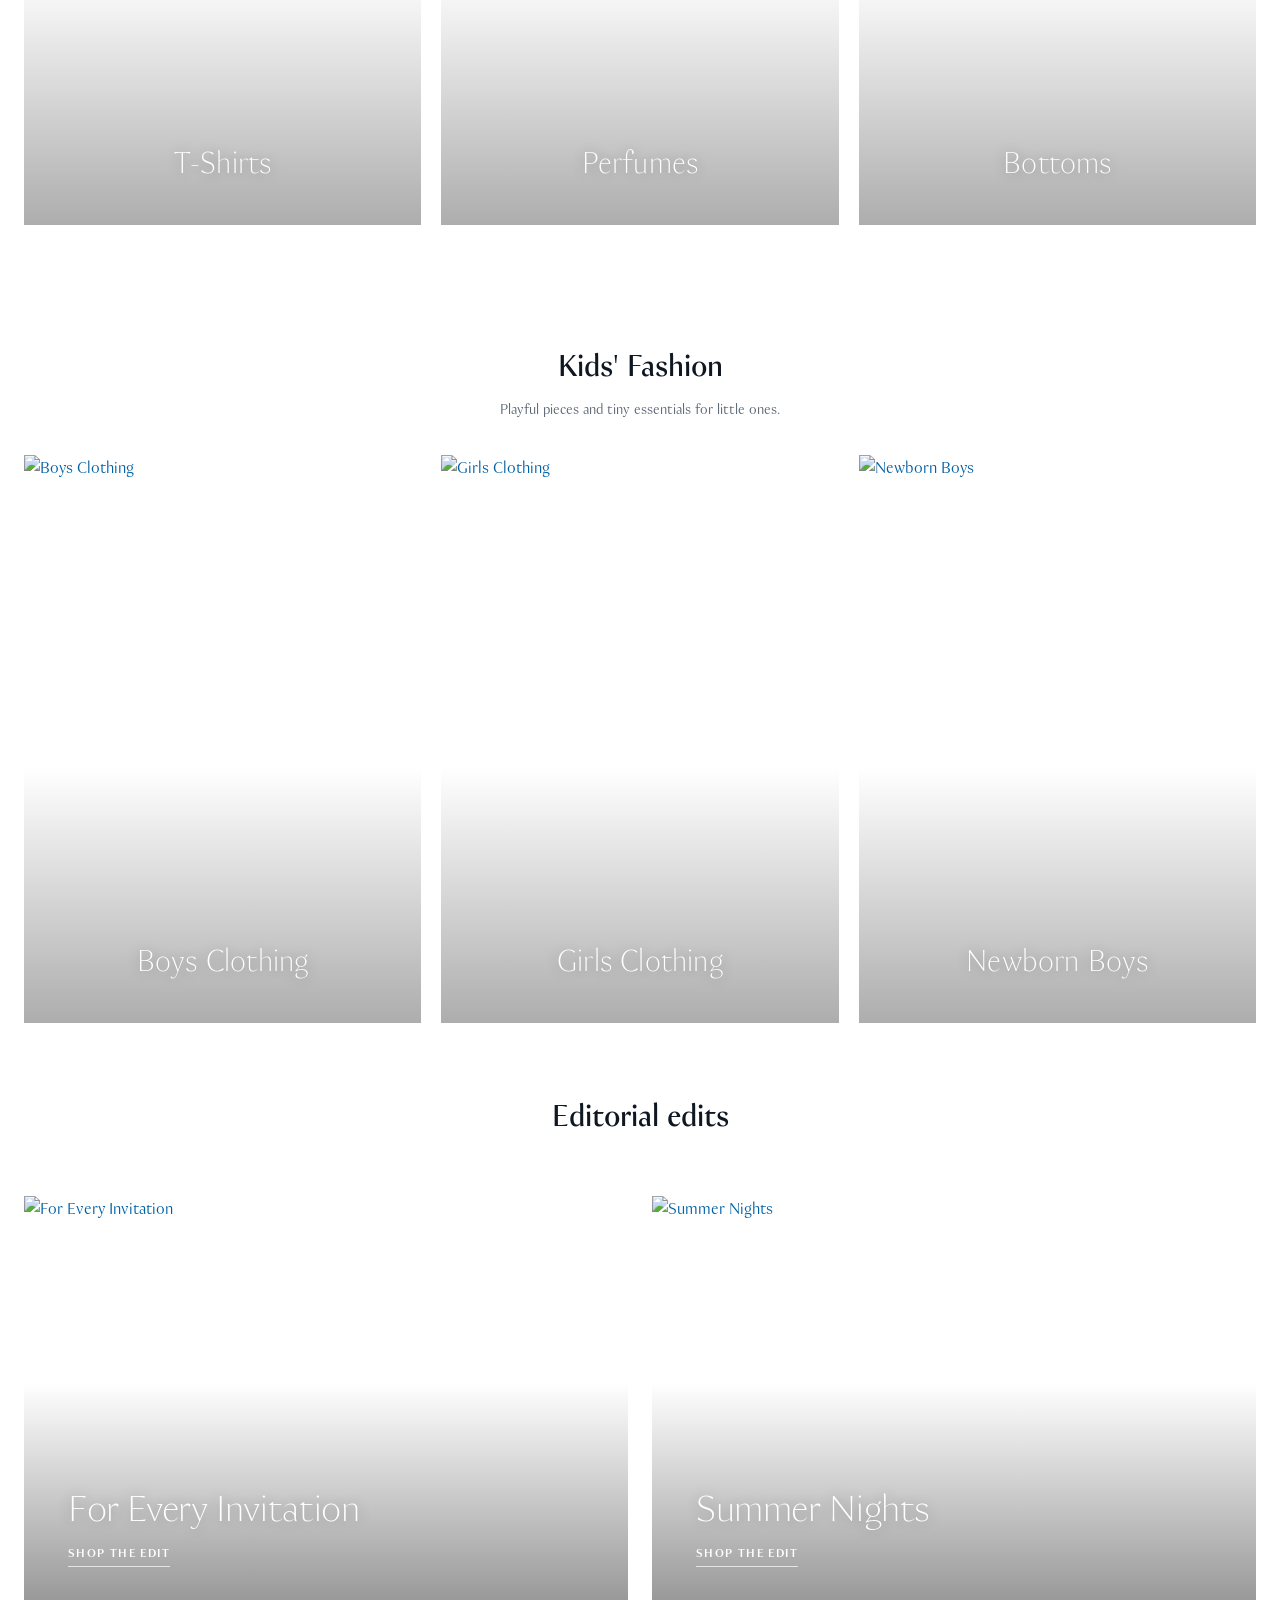
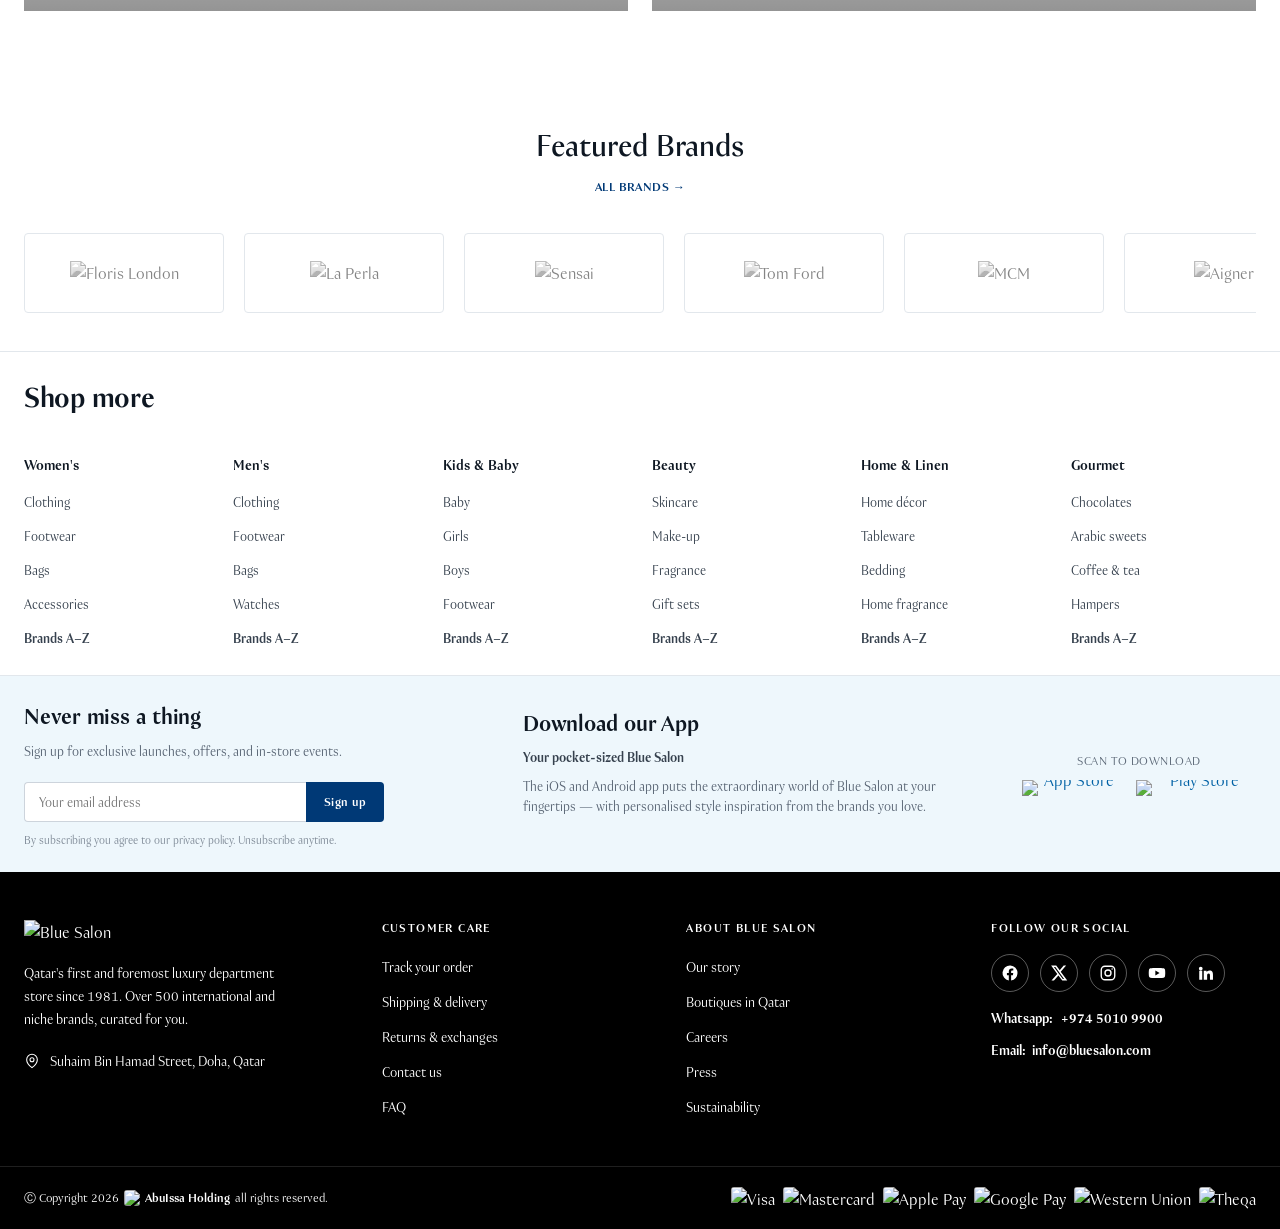
==== commit 0d846cf2: "Refactor code structure and remove redundant sections for improved readability and maintainability" ====
--- a/index.html
+++ b/index.html
@@ -85,7 +85,36 @@
         </div>
       </nav>
     </div>
-
+  </header>
+
+  <!-- ════════════════ Mobile drawer (built by app.js) ════════════════ -->
+  <div class="bs-drawer-scrim" id="drawerScrim" hidden></div>
+  <aside class="bs-drawer" id="mobileDrawer" aria-hidden="true" hidden>
+    <div class="bs-drawer-head">
+      <img class="bs-drawer-logo" src="assets/logo-horizontal.svg" alt="Blue Salon">
+      <button class="bs-iconbtn bs-drawer-close" type="button" id="drawerClose" aria-label="Close menu">
+        <svg width="22" height="22" viewBox="0 0 24 24" fill="none" stroke="currentColor" stroke-width="1.7" stroke-linecap="round" stroke-linejoin="round"><path d="M6 6l12 12M18 6L6 18"/></svg>
+      </button>
+    </div>
+    <nav class="bs-drawer-nav" id="drawerNav"></nav>
+  </aside>
+
+  <main>
+
+    <!-- ════════════════ Hero ════════════════ -->
+    <section class="bs-hero">
+      <div class="bs-hero-panel">
+        <h1 class="bs-display bs-hero-title" id="heroTitle">ESCADA</h1>
+        <p class="bs-hero-sub" id="heroSub">Bold prints, gold jewellery and statement timepieces — the new collection.</p>
+        <div>
+          <button class="bs-btn bs-btn-primary" type="button" id="heroCta">Shop ESCADA</button>
+        </div>
+      </div>
+      <div class="bs-hero-media">
+        <img id="heroImg" src="https://cdn.shopify.com/s/files/1/0370/6444/1991/files/esca.jpg?v=1782906735" alt="">
+      </div>
+    </section>
+    <div class="bs-hero-dots" id="heroDots"></div>
     <!-- Services strip -->
     <div class="bs-services">
       <div class="bs-services-inner">
@@ -118,39 +147,6 @@
         </div>
       </div>
     </div>
-  </header>
-
-  <!-- ════════════════ Mobile drawer (built by app.js) ════════════════ -->
-  <div class="bs-drawer-scrim" id="drawerScrim" hidden></div>
-  <aside class="bs-drawer" id="mobileDrawer" aria-hidden="true" hidden>
-    <div class="bs-drawer-head">
-      <img class="bs-drawer-logo" src="assets/logo-horizontal.svg" alt="Blue Salon">
-      <button class="bs-iconbtn bs-drawer-close" type="button" id="drawerClose" aria-label="Close menu">
-        <svg width="22" height="22" viewBox="0 0 24 24" fill="none" stroke="currentColor" stroke-width="1.7" stroke-linecap="round" stroke-linejoin="round"><path d="M6 6l12 12M18 6L6 18"/></svg>
-      </button>
-    </div>
-    <nav class="bs-drawer-nav" id="drawerNav"></nav>
-  </aside>
-
-  <main>
-
-    <!-- ════════════════ Hero ════════════════ -->
-    <section class="bs-hero">
-      <div class="bs-hero-panel">
-        <h1 class="bs-display bs-hero-title" id="heroTitle">ESCADA</h1>
-        <p class="bs-hero-sub" id="heroSub">Bold prints, gold jewellery and statement timepieces — the new collection.</p>
-        <div>
-          <button class="bs-btn bs-btn-primary" type="button" id="heroCta">Shop ESCADA</button>
-        </div>
-      </div>
-      <div class="bs-hero-media">
-        <img id="heroImg" src="https://cdn.shopify.com/s/files/1/0370/6444/1991/files/esca.jpg?v=1782906735" alt="">
-      </div>
-    </section>
-    <div class="bs-hero-dots" id="heroDots"></div>
-
-
-
 
     <!-- ════════════════ Shop by Category ════════════════ -->
     <section class="bs-shopcat">
@@ -158,7 +154,6 @@
 
         <div class="bs-shopcat-head">
           <h2 class="bs-display bs-shopcat-title">Shop by Category</h2>
-          <hr class="bs-rule-gold bs-shopcat-rule">
         </div>
 
         <div class="bs-shopcat-grid">
--- a/app.css
+++ b/app.css
@@ -304,7 +304,7 @@
   text-transform: uppercase;
   border-radius: var(--radius-sm);
   cursor: pointer;
-  border: 1px solid transparent;
+  /* border: 1px solid transparent; */
   white-space: nowrap;
   transition: background var(--dur-base) var(--ease-standard),
               color var(--dur-base) var(--ease-standard),
@@ -381,12 +381,16 @@
 /* ── Services strip ───────────────────────────────────────── */
 .bs-services { background: #fff; }
 .bs-services-inner {
+  position: relative;
+  z-index: 1;
   max-width: var(--container-max);
   margin: 0 auto;
   padding: 18px 24px;
   display: grid;
   grid-template-columns: repeat(3, 1fr);
   gap: 24px;
+  border-bottom: 1px solid var(--border-subtle);
+  box-shadow: 0 6px 6px -6px rgba(0, 0, 0, 0.12);
 }
 .bs-service { display: flex; gap: 14px; align-items: center; justify-content: center; }
 .bs-service-icon { color: var(--blue-700); display: inline-flex; }
@@ -394,8 +398,11 @@
 .bs-service-sub { font-size: 12px; color: var(--text-muted); }
 
 /* ── Hero ─────────────────────────────────────────────────── */
-.bs-hero { height: 560px; display: grid; grid-template-columns: 1fr 1fr; overflow: hidden; max-width: var(--container-max); margin: 0 auto; position: relative; }
-/* Full-bleed image slide: hide the text panel, let media span the row */
+/* All slides share the banner's native 1920×720 ratio at container width,
+   so the height stays constant between slide types (no layout jump) and the
+   full-bleed banners show uncropped. */
+.bs-hero { aspect-ratio: 1920 / 720; display: grid; grid-template-columns: 1fr 1fr; overflow: hidden; max-width: var(--container-max); margin: 0 auto; position: relative; }
+/* Full-bleed image slide: hide the text panel, let media span the row. */
 .bs-hero.is-full { grid-template-columns: 1fr; }
 .bs-hero.is-full .bs-hero-panel { display: none; }
 .bs-hero-panel {
@@ -463,6 +470,7 @@
   max-width: var(--container-max);
   margin: 0 auto;
   padding: var(--space-9) 24px var(--space-7);
+  padding-top: 100px;
 }
 
 /* Centered editorial header with gold rule */
@@ -612,7 +620,7 @@
 /* ── Category fashion sliders (Women / Men) ───────────────────
    Selectors are generic so any "<prefix>-collection-home-*" block
    (women, men, …) shares the same styling. */
-.cat-fashion { padding: var(--space-7) 0; }
+.cat-fashion { padding: var(--space-7) 0;padding-top: 80px; }
 .cat-fashion-women { background: var(--paper); }
 .cat-fashion-men { background: var(--paper); }
 .cat-fashion-kids { background: var(--paper); }
